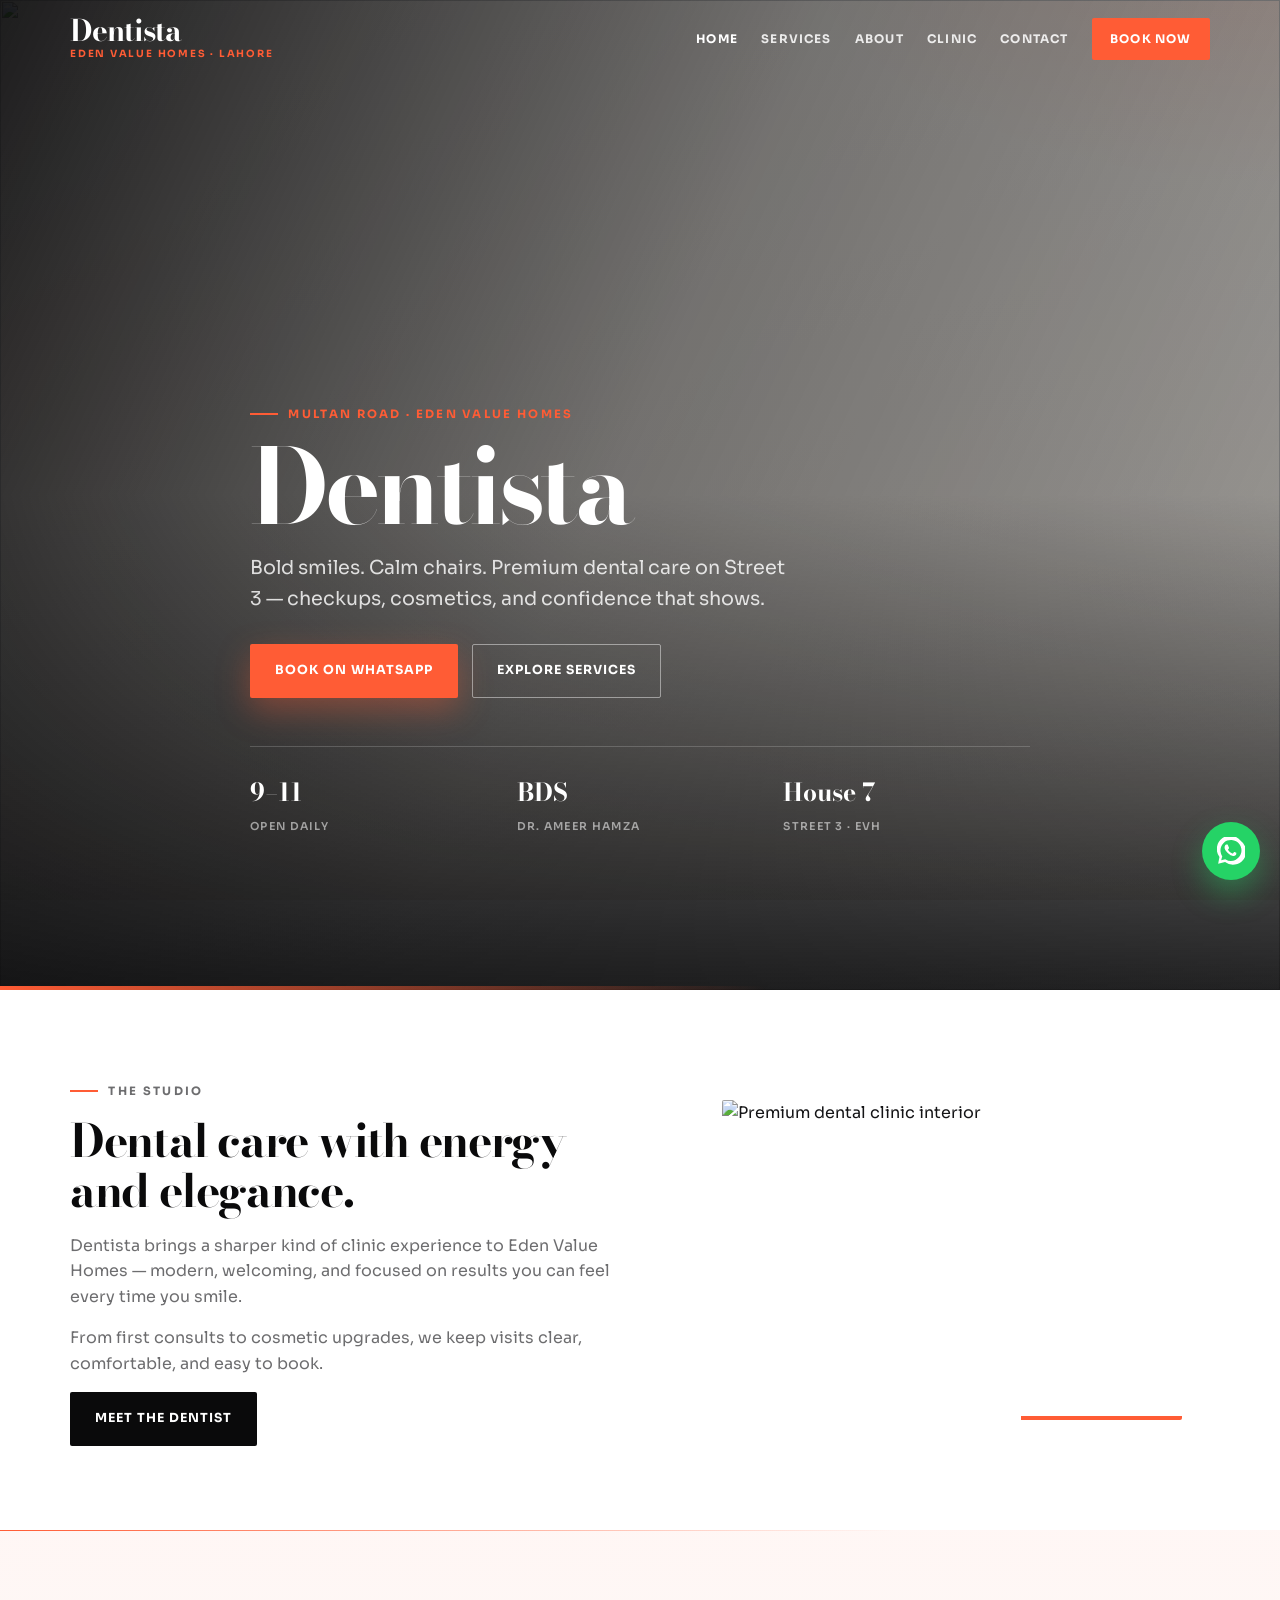
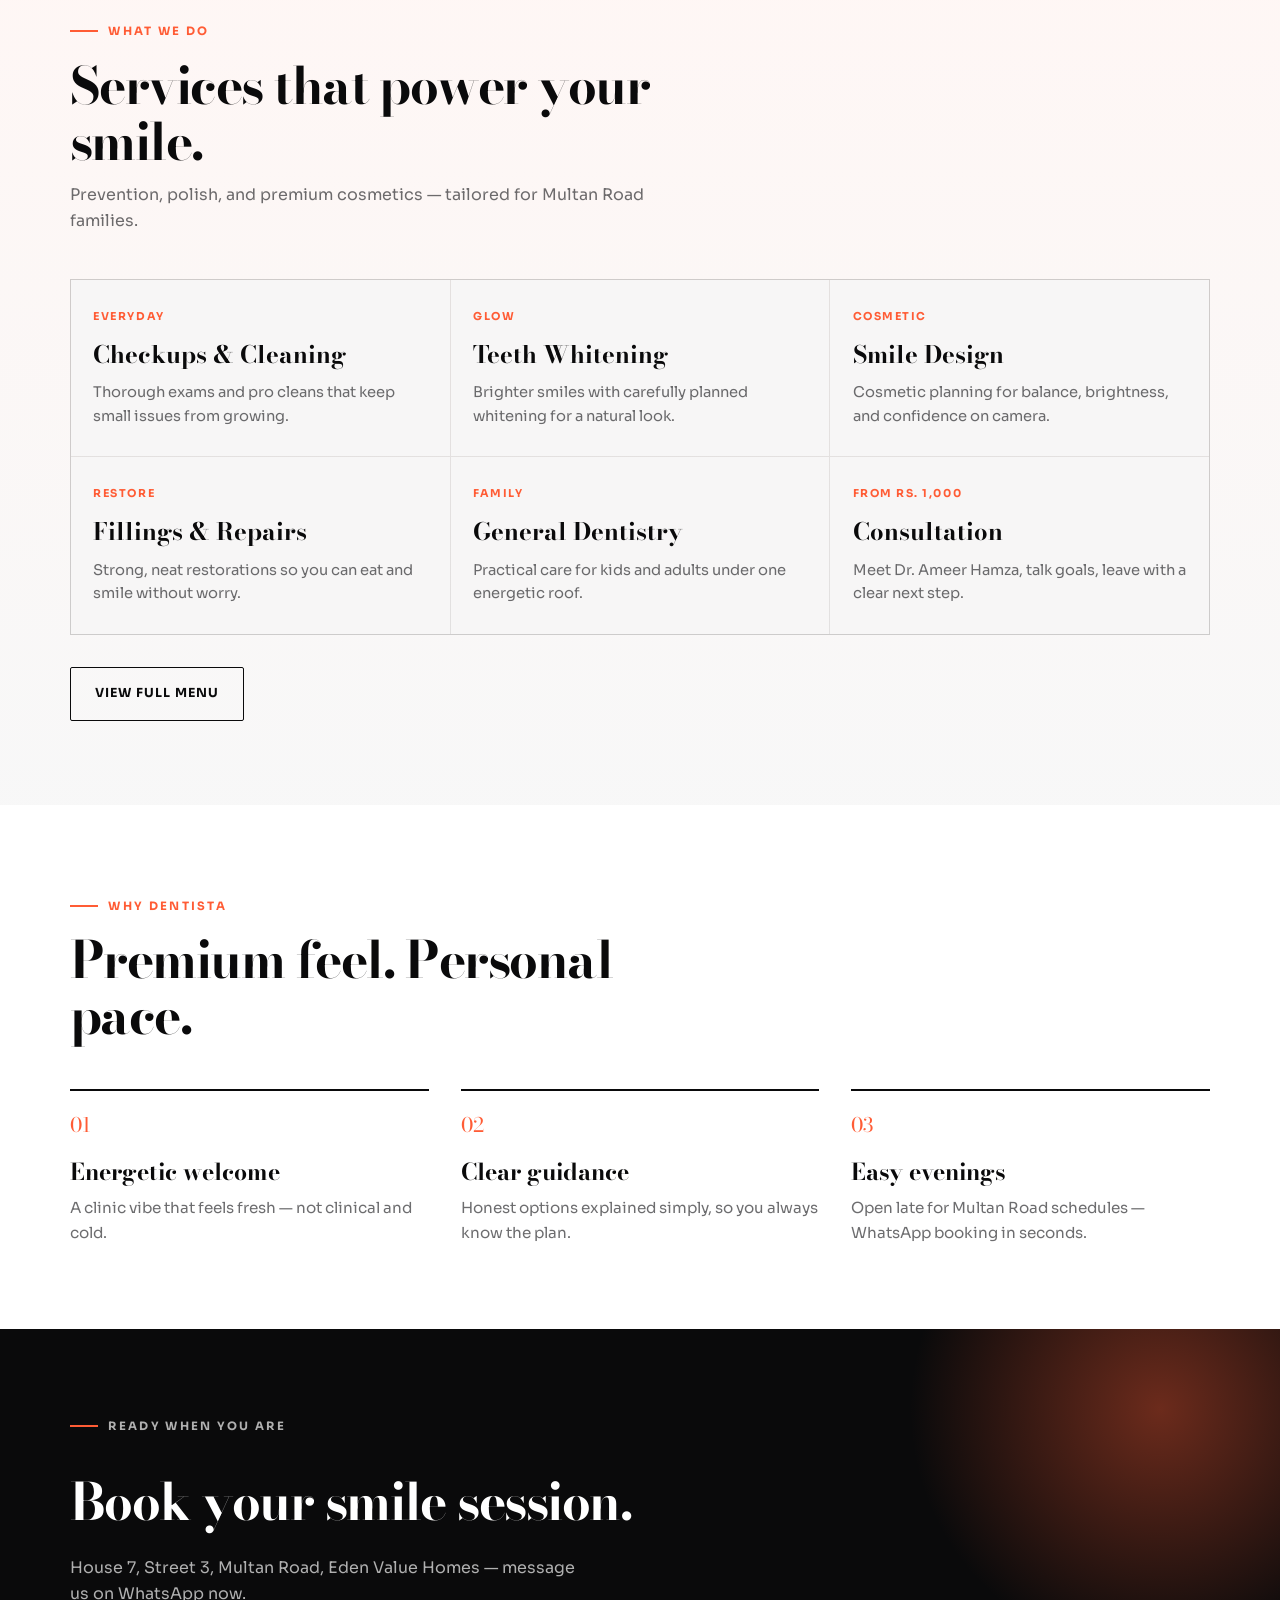
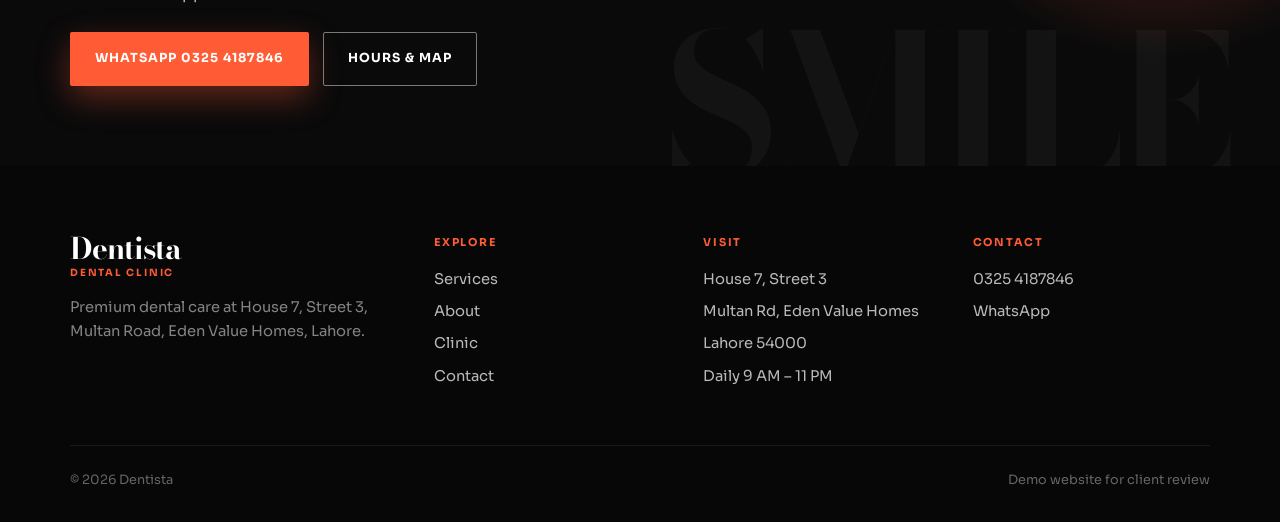
==== index.html @ bd229d18 "Rebuild site for Dentista clinic in Eden Value Homes. Co-authored-by: Cursor <cursoragent@cursor.com" ====
<!DOCTYPE html>
<html lang="en">
<head>
  <meta charset="UTF-8" />
  <meta name="viewport" content="width=device-width, initial-scale=1.0" />
  <title>Dentista | Premium Dental Clinic in Eden Value Homes, Lahore</title>
  <meta name="description" content="Dentista on Multan Road, Eden Value Homes — checkups, cosmetic dentistry, whitening &amp; smile care. House 7, Street 3. WhatsApp 0325 4187846." />
  <meta name="keywords" content="Dentista Lahore, dentist Eden Value Homes, dental clinic Multan Road, Dr Ameer Hamza" />
  <link rel="canonical" href="https://saimawan185.github.io/demo_website_1/" />
  <meta property="og:type" content="website" />
  <meta property="og:title" content="Dentista | Eden Value Homes, Lahore" />
  <meta property="og:description" content="Energetic, modern dental care near Multan Road — book on WhatsApp." />
  <meta property="og:url" content="https://saimawan185.github.io/demo_website_1/" />
  <meta property="og:image" content="https://images.unsplash.com/photo-1606811841689-23dfddce3e95?auto=format&fit=crop&w=1200&q=80" />
  <meta name="theme-color" content="#0a0a0b" />
  <link rel="icon" href="data:image/svg+xml,<svg xmlns='http://www.w3.org/2000/svg' viewBox='0 0 100 100'><text y='.9em' font-size='90'>D</text></svg>" />
  <link rel="stylesheet" href="css/styles.css" />
  <script type="application/ld+json">
  {
    "@context": "https://schema.org",
    "@type": "Dentist",
    "name": "Dentista",
    "url": "https://saimawan185.github.io/demo_website_1/",
    "telephone": "+923254187846",
    "image": "https://images.unsplash.com/photo-1606811841689-23dfddce3e95?auto=format&fit=crop&w=1200&q=80",
    "address": {
      "@type": "PostalAddress",
      "streetAddress": "House no 7, Street 3, Multan Road",
      "addressLocality": "Eden Value Homes",
      "addressRegion": "Lahore",
      "postalCode": "54000",
      "addressCountry": "PK"
    },
    "openingHoursSpecification": {
      "@type": "OpeningHoursSpecification",
      "dayOfWeek": ["Monday","Tuesday","Wednesday","Thursday","Friday","Saturday","Sunday"],
      "opens": "09:00",
      "closes": "23:00"
    }
  }
  </script>
</head>
<body>
  <header class="site-header">
    <div class="container nav-inner">
      <a href="index.html" class="brand" aria-label="Dentista home">
        <span class="brand-name">Dentista</span>
        <span class="brand-tag">Eden Value Homes · Lahore</span>
      </a>
      <button class="nav-toggle" type="button" aria-label="Open menu" aria-expanded="false">
        <span></span><span></span><span></span>
      </button>
      <nav class="nav-links" aria-label="Primary">
        <a href="index.html" class="is-active">Home</a>
        <a href="services.html">Services</a>
        <a href="about.html">About</a>
        <a href="gallery.html">Clinic</a>
        <a href="contact.html">Contact</a>
        <a class="nav-cta" href="https://wa.me/923254187846" target="_blank" rel="noopener">Book Now</a>
      </nav>
    </div>
  </header>

  <main>
    <section class="hero">
      <div class="hero-media" aria-hidden="true">
        <img src="https://images.unsplash.com/photo-1606811841689-23dfddce3e95?auto=format&fit=crop&w=2000&q=80" alt="" width="2000" height="1333" />
      </div>
      <div class="hero-overlay"></div>
      <div class="container hero-content">
        <p class="eyebrow">Multan Road · Eden Value Homes</p>
        <h1 class="hero-brand">Dentista</h1>
        <p class="hero-text">Bold smiles. Calm chairs. Premium dental care on Street 3 — checkups, cosmetics, and confidence that shows.</p>
        <div class="btn-group">
          <a class="btn btn-primary" href="https://wa.me/923254187846" target="_blank" rel="noopener">Book on WhatsApp</a>
          <a class="btn btn-ghost" href="services.html">Explore Services</a>
        </div>
        <div class="hero-meta">
          <div>
            <strong>9–11</strong>
            <span>Open Daily</span>
          </div>
          <div>
            <strong>BDS</strong>
            <span>Dr. Ameer Hamza</span>
          </div>
          <div>
            <strong>House 7</strong>
            <span>Street 3 · EVH</span>
          </div>
        </div>
      </div>
    </section>

    <section>
      <div class="container split">
        <div class="split-copy reveal-left">
          <p class="eyebrow">The studio</p>
          <h2>Dental care with energy and elegance.</h2>
          <p>Dentista brings a sharper kind of clinic experience to Eden Value Homes — modern, welcoming, and focused on results you can feel every time you smile.</p>
          <p>From first consults to cosmetic upgrades, we keep visits clear, comfortable, and easy to book.</p>
          <a class="btn btn-dark" href="about.html">Meet the Dentist</a>
        </div>
        <div class="split-media reveal-right">
          <img src="https://images.unsplash.com/photo-1629909613654-28e377c37b09?auto=format&fit=crop&w=1200&q=80" alt="Premium dental clinic interior" width="1200" height="800" />
        </div>
      </div>
    </section>

    <section class="section-band">
      <div class="container">
        <div class="section-head reveal">
          <p class="eyebrow">What we do</p>
          <h2>Services that power your smile.</h2>
          <p>Prevention, polish, and premium cosmetics — tailored for Multan Road families.</p>
        </div>
        <div class="service-grid stagger">
          <article class="service-item reveal">
            <p class="price">Everyday</p>
            <h3>Checkups &amp; Cleaning</h3>
            <p>Thorough exams and pro cleans that keep small issues from growing.</p>
          </article>
          <article class="service-item reveal">
            <p class="price">Glow</p>
            <h3>Teeth Whitening</h3>
            <p>Brighter smiles with carefully planned whitening for a natural look.</p>
          </article>
          <article class="service-item reveal">
            <p class="price">Cosmetic</p>
            <h3>Smile Design</h3>
            <p>Cosmetic planning for balance, brightness, and confidence on camera.</p>
          </article>
          <article class="service-item reveal">
            <p class="price">Restore</p>
            <h3>Fillings &amp; Repairs</h3>
            <p>Strong, neat restorations so you can eat and smile without worry.</p>
          </article>
          <article class="service-item reveal">
            <p class="price">Family</p>
            <h3>General Dentistry</h3>
            <p>Practical care for kids and adults under one energetic roof.</p>
          </article>
          <article class="service-item reveal">
            <p class="price">From Rs. 1,000</p>
            <h3>Consultation</h3>
            <p>Meet Dr. Ameer Hamza, talk goals, leave with a clear next step.</p>
          </article>
        </div>
        <div class="btn-group" style="margin-top: 2rem;">
          <a class="btn btn-outline" href="services.html">View Full Menu</a>
        </div>
      </div>
    </section>

    <section>
      <div class="container">
        <div class="section-head reveal">
          <p class="eyebrow">Why Dentista</p>
          <h2>Premium feel. Personal pace.</h2>
        </div>
        <div class="reason-row stagger">
          <div class="reason reveal">
            <h3>Energetic welcome</h3>
            <p>A clinic vibe that feels fresh — not clinical and cold.</p>
          </div>
          <div class="reason reveal">
            <h3>Clear guidance</h3>
            <p>Honest options explained simply, so you always know the plan.</p>
          </div>
          <div class="reason reveal">
            <h3>Easy evenings</h3>
            <p>Open late for Multan Road schedules — WhatsApp booking in seconds.</p>
          </div>
        </div>
      </div>
    </section>

    <section class="cta-band">
      <div class="container reveal">
        <p class="eyebrow">Ready when you are</p>
        <h2>Book your smile session.</h2>
        <p>House 7, Street 3, Multan Road, Eden Value Homes — message us on WhatsApp now.</p>
        <div class="btn-group">
          <a class="btn btn-primary" href="https://wa.me/923254187846" target="_blank" rel="noopener">WhatsApp 0325 4187846</a>
          <a class="btn btn-ghost" href="contact.html">Hours &amp; Map</a>
        </div>
      </div>
    </section>
  </main>

  <footer class="site-footer">
    <div class="container footer-grid">
      <div class="footer-brand">
        <a href="index.html" class="brand">
          <span class="brand-name">Dentista</span>
          <span class="brand-tag">Dental Clinic</span>
        </a>
        <p>Premium dental care at House 7, Street 3, Multan Road, Eden Value Homes, Lahore.</p>
      </div>
      <div>
        <h4>Explore</h4>
        <ul>
          <li><a href="services.html">Services</a></li>
          <li><a href="about.html">About</a></li>
          <li><a href="gallery.html">Clinic</a></li>
          <li><a href="contact.html">Contact</a></li>
        </ul>
      </div>
      <div>
        <h4>Visit</h4>
        <ul>
          <li>House 7, Street 3</li>
          <li>Multan Rd, Eden Value Homes</li>
          <li>Lahore 54000</li>
          <li>Daily 9 AM – 11 PM</li>
        </ul>
      </div>
      <div>
        <h4>Contact</h4>
        <ul>
          <li><a href="tel:+923254187846">0325 4187846</a></li>
          <li><a href="https://wa.me/923254187846" target="_blank" rel="noopener">WhatsApp</a></li>
        </ul>
      </div>
    </div>
    <div class="container footer-bottom">
      <span>© <span id="year"></span> Dentista</span>
      <span>Demo website for client review</span>
    </div>
  </footer>

  <a class="wa-float" href="https://wa.me/923254187846" target="_blank" rel="noopener" aria-label="Chat on WhatsApp">
    <svg viewBox="0 0 24 24" aria-hidden="true"><path d="M20.5 3.5A11 11 0 0 0 2.1 17.2L1 23l5.9-1.5A11 11 0 0 0 20.5 3.5zm-8.5 17a9 9 0 0 1-4.6-1.3l-.3-.2-3.5.9.9-3.4-.2-.3a9 9 0 1 1 7.7 4.3zm5-6.7c-.3-.1-1.6-.8-1.9-.9s-.4-.1-.6.2-.7.9-.8 1-.3.2-.6.1a7.4 7.4 0 0 1-3.6-3.1c-.3-.5.3-.4.8-1.4.1-.2 0-.3 0-.5l-1-2.3c-.2-.6-.5-.5-.6-.5h-.5c-.2 0-.5.1-.7.3s-1 1-1 2.4 1 2.8 1.2 3a10.3 10.3 0 0 0 4 3.5c.5.2 1 .4 1.4.5.6.2 1.1.2 1.5.1.5-.1 1.6-.7 1.8-1.3.2-.6.2-1.2.2-1.3s-.3-.2-.6-.3z"/></svg>
  </a>
  <script src="js/main.js"></script>
</body>
</html>
---- css/styles.css ----
@import url('https://fonts.googleapis.com/css2?family=Bodoni+Moda:opsz,wght@6..96,600;6..96,700&family=Sora:wght@400;500;600;700;800&display=swap');

:root {
  --void: #0a0a0b;
  --ink: #141416;
  --ember: #ff5c35;
  --ember-hot: #e8431a;
  --cream: #faf6f1;
  --fog: #ece7e0;
  --mist: #f3efe9;
  --chrome: #9a9aa3;
  --white: #ffffff;
  --muted: rgba(20, 20, 22, 0.62);
  --line: rgba(20, 20, 22, 0.1);
  --radius: 2px;
  --nav-h: 78px;
  --font-display: 'Bodoni Moda', Georgia, serif;
  --font-body: 'Sora', system-ui, sans-serif;
  --ease: cubic-bezier(0.16, 1, 0.3, 1);
  --max: 1140px;
}

*, *::before, *::after { box-sizing: border-box; margin: 0; padding: 0; }
html { scroll-behavior: smooth; }

body {
  font-family: var(--font-body);
  color: var(--ink);
  background:
    radial-gradient(900px 500px at 100% -10%, rgba(255, 92, 53, 0.14), transparent 55%),
    radial-gradient(700px 400px at -5% 40%, rgba(255, 92, 53, 0.06), transparent 50%),
    linear-gradient(165deg, var(--cream) 0%, var(--mist) 45%, var(--fog) 100%);
  background-attachment: fixed;
  line-height: 1.6;
  min-height: 100vh;
  overflow-x: hidden;
}

img { max-width: 100%; display: block; height: auto; }
a { color: inherit; text-decoration: none; }
ul { list-style: none; }
button, input, select, textarea { font: inherit; }

.container {
  width: min(100% - 2.5rem, var(--max));
  margin-inline: auto;
}

/* Header */
.site-header {
  position: fixed;
  inset: 0 0 auto;
  z-index: 100;
  height: var(--nav-h);
  transition: background 0.35s var(--ease), box-shadow 0.35s;
}

.site-header.is-scrolled,
.site-header.solid {
  background: rgba(250, 246, 241, 0.94);
  box-shadow: 0 1px 0 var(--line);
}

.nav-inner {
  height: var(--nav-h);
  display: flex;
  align-items: center;
  justify-content: space-between;
  gap: 1rem;
}

.brand {
  display: flex;
  flex-direction: column;
  gap: 0.05rem;
  z-index: 2;
}

.brand-name {
  font-family: var(--font-display);
  font-size: 1.85rem;
  font-weight: 700;
  letter-spacing: -0.03em;
  color: var(--white);
  transition: color 0.3s;
  line-height: 1;
}

.brand-tag {
  font-size: 0.62rem;
  font-weight: 700;
  letter-spacing: 0.18em;
  text-transform: uppercase;
  color: var(--ember);
  transition: color 0.3s;
}

.site-header.is-scrolled .brand-name,
.site-header.solid .brand-name { color: var(--void); }

.nav-links {
  display: flex;
  align-items: center;
  gap: 1.45rem;
}

.nav-links a {
  font-size: 0.74rem;
  font-weight: 700;
  letter-spacing: 0.1em;
  text-transform: uppercase;
  color: rgba(255, 255, 255, 0.86);
  transition: color 0.25s;
}

.nav-links a:hover,
.nav-links a.is-active { color: var(--white); }

.site-header.is-scrolled .nav-links a,
.site-header.solid .nav-links a { color: var(--ink); }

.site-header.is-scrolled .nav-links a:hover,
.site-header.is-scrolled .nav-links a.is-active,
.site-header.solid .nav-links a:hover,
.site-header.solid .nav-links a.is-active { color: var(--ember-hot); }

.nav-cta {
  padding: 0.7rem 1.15rem !important;
  background: var(--ember) !important;
  color: var(--white) !important;
  border-radius: var(--radius);
}

.site-header.is-scrolled .nav-cta,
.site-header.solid .nav-cta {
  background: var(--void) !important;
  color: var(--white) !important;
}

.nav-toggle {
  display: none;
  width: 44px;
  height: 44px;
  border: 0;
  background: transparent;
  cursor: pointer;
  z-index: 2;
}

.nav-toggle span {
  display: block;
  width: 22px;
  height: 2px;
  margin: 5px auto;
  background: var(--white);
  transition: transform 0.3s, opacity 0.3s, background 0.3s;
}

.site-header.is-scrolled .nav-toggle span,
.site-header.solid .nav-toggle span { background: var(--void); }

.nav-toggle.is-open span:nth-child(1) { transform: translateY(7px) rotate(45deg); }
.nav-toggle.is-open span:nth-child(2) { opacity: 0; }
.nav-toggle.is-open span:nth-child(3) { transform: translateY(-7px) rotate(-45deg); }

@media (max-width: 860px) {
  .nav-toggle { display: block; }
  .nav-links {
    position: fixed;
    inset: 0;
    flex-direction: column;
    justify-content: center;
    gap: 1.4rem;
    background: var(--void);
    opacity: 0;
    visibility: hidden;
    transition: opacity 0.35s var(--ease), visibility 0.35s;
  }
  .nav-links.is-open { opacity: 1; visibility: visible; }
  .nav-links a { color: var(--white) !important; font-size: 1.05rem; }
  .nav-cta { background: var(--ember) !important; }
}

/* Buttons */
.btn {
  display: inline-flex;
  align-items: center;
  justify-content: center;
  gap: 0.5rem;
  padding: 1rem 1.5rem;
  border-radius: var(--radius);
  font-size: 0.78rem;
  font-weight: 700;
  letter-spacing: 0.08em;
  text-transform: uppercase;
  border: 1.5px solid transparent;
  transition: transform 0.25s var(--ease), background 0.25s, color 0.25s, border-color 0.25s, box-shadow 0.25s;
}

.btn:hover { transform: translateY(-3px); }
.btn-primary {
  background: var(--ember);
  color: var(--white);
  box-shadow: 0 12px 32px rgba(255, 92, 53, 0.35);
}
.btn-primary:hover { background: var(--ember-hot); }
.btn-ghost { border-color: rgba(255, 255, 255, 0.45); color: var(--white); }
.btn-ghost:hover { background: rgba(255, 255, 255, 0.1); }
.btn-dark { background: var(--void); color: var(--white); }
.btn-dark:hover { background: #222; }
.btn-outline { border-color: var(--void); color: var(--void); }
.btn-outline:hover { background: var(--void); color: var(--white); }
.btn-group { display: flex; flex-wrap: wrap; gap: 0.85rem; }

/* Hero — energetic full bleed */
.hero {
  position: relative;
  min-height: 110vh;
  min-height: 110svh;
  display: flex;
  align-items: flex-end;
  overflow: hidden;
  color: var(--white);
}

.hero-media { position: absolute; inset: 0; z-index: 0; }
.hero-media img {
  width: 100%;
  height: 100%;
  object-fit: cover;
  animation: heroZoom 16s var(--ease) both;
}

.hero-overlay {
  position: absolute;
  inset: 0;
  z-index: 1;
  background:
    linear-gradient(115deg, rgba(10, 10, 11, 0.92) 0%, rgba(10, 10, 11, 0.55) 48%, rgba(10, 10, 11, 0.35) 100%),
    linear-gradient(0deg, rgba(10, 10, 11, 0.85) 0%, transparent 50%);
}

.hero-overlay::after {
  content: '';
  position: absolute;
  left: 0;
  bottom: 0;
  width: 100%;
  height: 4px;
  background: linear-gradient(90deg, var(--ember), transparent 60%);
  animation: barGrow 1.4s 0.4s var(--ease) both;
}

.hero-content {
  position: relative;
  z-index: 3;
  padding: calc(var(--nav-h) + 2.5rem) 0 4.25rem;
  max-width: 780px;
}

.eyebrow {
  font-size: 0.72rem;
  font-weight: 700;
  letter-spacing: 0.2em;
  text-transform: uppercase;
  color: var(--ember);
  margin-bottom: 1rem;
  display: inline-flex;
  align-items: center;
  gap: 0.65rem;
}

.eyebrow::before {
  content: '';
  width: 28px;
  height: 2px;
  background: var(--ember);
}

.hero-brand {
  font-family: var(--font-display);
  font-size: clamp(3.4rem, 10vw, 6.5rem);
  font-weight: 700;
  line-height: 0.92;
  letter-spacing: -0.04em;
  margin-bottom: 1.15rem;
  animation: fadeUp 0.9s 0.08s var(--ease) both;
}

.hero-text {
  font-size: clamp(1.02rem, 2vw, 1.2rem);
  color: rgba(255, 255, 255, 0.82);
  max-width: 34rem;
  margin-bottom: 1.85rem;
  font-weight: 400;
  animation: fadeUp 0.9s 0.18s var(--ease) both;
}

.hero .btn-group { animation: fadeUp 0.9s 0.28s var(--ease) both; }

.hero-meta {
  display: grid;
  grid-template-columns: repeat(3, minmax(0, 1fr));
  gap: 1.25rem;
  margin-top: 3rem;
  padding-top: 1.6rem;
  border-top: 1px solid rgba(255, 255, 255, 0.18);
  animation: fadeUp 0.9s 0.38s var(--ease) both;
}

.hero-meta strong {
  display: block;
  font-family: var(--font-display);
  font-size: 1.55rem;
  font-weight: 700;
}

.hero-meta span {
  font-size: 0.68rem;
  letter-spacing: 0.12em;
  text-transform: uppercase;
  color: rgba(255, 255, 255, 0.55);
  font-weight: 600;
}

@media (max-width: 640px) {
  .hero-meta { grid-template-columns: 1fr; gap: 0.9rem; }
}

/* Page hero */
.page-hero {
  position: relative;
  padding: calc(var(--nav-h) + 4.5rem) 0 3.75rem;
  color: var(--white);
  overflow: hidden;
  background: var(--void);
  min-height: clamp(320px, 48vw, 460px);
  display: flex;
  align-items: flex-end;
}

.page-hero::before {
  content: '';
  position: absolute;
  inset: 0;
  background:
    radial-gradient(500px 280px at 90% 10%, rgba(255, 92, 53, 0.35), transparent 60%),
    linear-gradient(145deg, var(--void) 0%, #1a1210 100%);
  z-index: 0;
}

.page-hero.has-media::before {
  background:
    linear-gradient(115deg, rgba(10, 10, 11, 0.92) 0%, rgba(10, 10, 11, 0.55) 55%, rgba(10, 10, 11, 0.4) 100%);
  z-index: 1;
}

.page-hero-media { position: absolute; inset: 0; z-index: 0; }
.page-hero-media img {
  width: 100%;
  height: 100%;
  object-fit: cover;
  animation: heroZoom 14s var(--ease) both;
}

.page-hero .container { position: relative; z-index: 2; }

.page-hero h1 {
  font-family: var(--font-display);
  font-size: clamp(2.5rem, 6vw, 4rem);
  letter-spacing: -0.03em;
  line-height: 1.05;
  margin-bottom: 0.8rem;
  animation: fadeUp 0.8s var(--ease) both;
}

.page-hero p {
  max-width: 36rem;
  color: rgba(255, 255, 255, 0.72);
  animation: fadeUp 0.8s 0.1s var(--ease) both;
}

section { padding: 5.25rem 0; }

.section-head { max-width: 40rem; margin-bottom: 2.85rem; }
.section-head .eyebrow { color: var(--ember); }
.section-head h2 {
  font-family: var(--font-display);
  font-size: clamp(2.2rem, 4.5vw, 3.2rem);
  letter-spacing: -0.03em;
  color: var(--void);
  margin-bottom: 0.8rem;
  line-height: 1.1;
}
.section-head p { color: var(--muted); }

.section-band {
  background: linear-gradient(180deg, rgba(255, 92, 53, 0.05), rgba(20, 20, 22, 0.03));
  position: relative;
}

.section-band::before {
  content: '';
  position: absolute;
  top: 0;
  left: 0;
  right: 0;
  height: 1px;
  background: linear-gradient(90deg, var(--ember), transparent 70%);
}

.split {
  display: grid;
  grid-template-columns: 1.05fr 0.95fr;
  gap: 3.25rem;
  align-items: center;
}

@media (max-width: 860px) {
  .split { grid-template-columns: 1fr; gap: 2rem; }
}

.split-copy h2 {
  font-family: var(--font-display);
  font-size: clamp(2rem, 4vw, 2.85rem);
  color: var(--void);
  letter-spacing: -0.03em;
  margin-bottom: 1rem;
  line-height: 1.1;
}

.split-copy p { color: var(--muted); margin-bottom: 1rem; }

.split-media {
  position: relative;
  overflow: hidden;
  border-radius: var(--radius);
  max-width: 500px;
  width: 100%;
  margin-inline: auto;
  aspect-ratio: 4 / 3;
  max-height: 340px;
}

.split-media::after {
  content: '';
  position: absolute;
  inset: auto 0 0 auto;
  width: 35%;
  height: 4px;
  background: var(--ember);
  z-index: 1;
}

.split-media img {
  width: 100%;
  height: 100%;
  object-fit: cover;
  transition: transform 1.1s var(--ease);
}

.split-media:hover img { transform: scale(1.05); }

@media (min-width: 861px) {
  .split-media {
    max-width: 460px;
    max-height: 320px;
    margin-inline: 0 0 auto;
  }
}

.service-grid {
  display: grid;
  grid-template-columns: repeat(3, 1fr);
  gap: 1px;
  background: var(--line);
  border: 1px solid var(--line);
}

@media (max-width: 900px) {
  .service-grid { grid-template-columns: repeat(2, 1fr); }
}
@media (max-width: 560px) {
  .service-grid { grid-template-columns: 1fr; }
}

.service-item {
  padding: 1.75rem 1.4rem;
  background: rgba(255, 255, 255, 0.72);
  transition: background 0.3s, transform 0.3s var(--ease);
}

.service-item:hover {
  background: var(--white);
  transform: translateY(-2px);
}

.service-item .price {
  font-size: 0.68rem;
  font-weight: 700;
  letter-spacing: 0.14em;
  text-transform: uppercase;
  color: var(--ember);
  margin-bottom: 0.65rem;
}

.service-item h3 {
  font-family: var(--font-display);
  font-size: 1.5rem;
  color: var(--void);
  margin-bottom: 0.45rem;
}

.service-item p { font-size: 0.92rem; color: var(--muted); }

.service-showcase {
  display: grid;
  grid-template-columns: repeat(3, 1fr);
  gap: 1rem;
}

@media (max-width: 900px) {
  .service-showcase { grid-template-columns: repeat(2, 1fr); }
}
@media (max-width: 560px) {
  .service-showcase { grid-template-columns: 1fr; }
}

.service-tile {
  position: relative;
  overflow: hidden;
  border-radius: var(--radius);
  min-height: 280px;
  color: var(--white);
  isolation: isolate;
}

.service-tile img {
  position: absolute;
  inset: 0;
  width: 100%;
  height: 100%;
  object-fit: cover;
  transition: transform 0.9s var(--ease);
  z-index: 0;
}

.service-tile::after {
  content: '';
  position: absolute;
  inset: 0;
  z-index: 1;
  background: linear-gradient(180deg, transparent 15%, rgba(10, 10, 11, 0.92) 100%);
}

.service-tile:hover img { transform: scale(1.07); }

.service-tile-body {
  position: absolute;
  left: 0; right: 0; bottom: 0;
  z-index: 2;
  padding: 1.4rem 1.25rem;
}

.service-tile .price {
  font-size: 0.66rem;
  font-weight: 700;
  letter-spacing: 0.14em;
  text-transform: uppercase;
  color: var(--ember);
  margin-bottom: 0.35rem;
}

.service-tile h3 {
  font-family: var(--font-display);
  font-size: 1.5rem;
  margin-bottom: 0.35rem;
}

.service-tile p {
  font-size: 0.88rem;
  color: rgba(255, 255, 255, 0.72);
}

.team-grid {
  display: grid;
  grid-template-columns: 1fr;
  gap: 2rem;
  max-width: 620px;
}

.team-member {
  display: grid;
  grid-template-columns: 150px 1fr;
  gap: 1.35rem;
  align-items: center;
  padding: 1.25rem;
  background: rgba(255, 255, 255, 0.55);
  border-left: 3px solid var(--ember);
}

@media (max-width: 500px) {
  .team-member { grid-template-columns: 1fr; }
}

.team-photo {
  width: 150px;
  height: 170px;
  overflow: hidden;
  border-radius: var(--radius);
  background: var(--fog);
}

.team-photo img {
  width: 100%;
  height: 100%;
  object-fit: cover;
}

.team-member h3 {
  font-family: var(--font-display);
  font-size: 1.55rem;
  color: var(--void);
  margin: 0.25rem 0 0.35rem;
}

.team-role {
  font-size: 0.68rem;
  font-weight: 700;
  letter-spacing: 0.14em;
  text-transform: uppercase;
  color: var(--ember);
}

.team-member p { color: var(--muted); font-size: 0.92rem; }

.reason-row {
  display: grid;
  grid-template-columns: repeat(3, 1fr);
  gap: 2rem;
  counter-reset: reason;
}

@media (max-width: 760px) {
  .reason-row { grid-template-columns: 1fr; }
}

.reason {
  padding-top: 1.1rem;
  border-top: 2px solid var(--void);
  counter-increment: reason;
}

.reason::before {
  content: counter(reason, decimal-leading-zero);
  display: block;
  font-family: var(--font-display);
  font-size: 1.25rem;
  color: var(--ember);
  margin-bottom: 0.75rem;
}

.reason h3 {
  font-family: var(--font-display);
  font-size: 1.45rem;
  color: var(--void);
  margin-bottom: 0.4rem;
}

.reason p { color: var(--muted); font-size: 0.95rem; }

.gallery-grid {
  display: grid;
  grid-template-columns: repeat(12, 1fr);
  gap: 0.75rem;
}

.gallery-item {
  overflow: hidden;
  border-radius: var(--radius);
  position: relative;
  min-height: 220px;
}

.gallery-item:nth-child(1) { grid-column: span 7; min-height: 360px; }
.gallery-item:nth-child(2) { grid-column: span 5; min-height: 360px; }
.gallery-item:nth-child(3),
.gallery-item:nth-child(4),
.gallery-item:nth-child(5) { grid-column: span 4; }
.gallery-item:nth-child(6) { grid-column: span 5; min-height: 280px; }
.gallery-item:nth-child(7) { grid-column: span 7; min-height: 280px; }

@media (max-width: 700px) {
  .gallery-item,
  .gallery-item:nth-child(n) {
    grid-column: span 12;
    min-height: 220px;
  }
}

.gallery-item img {
  width: 100%;
  height: 100%;
  object-fit: cover;
  transition: transform 0.9s var(--ease);
}

.gallery-item:hover img { transform: scale(1.07); }

.gallery-item figcaption {
  position: absolute;
  left: 0; right: 0; bottom: 0;
  padding: 1rem 1.1rem;
  background: linear-gradient(transparent, rgba(10, 10, 11, 0.85));
  color: var(--white);
  font-size: 0.82rem;
  font-weight: 600;
  letter-spacing: 0.04em;
  text-transform: uppercase;
  opacity: 0;
  transform: translateY(8px);
  transition: opacity 0.35s, transform 0.35s var(--ease);
}

.gallery-item:hover figcaption {
  opacity: 1;
  transform: translateY(0);
}

.hours-table { width: 100%; border-collapse: collapse; }
.hours-table td {
  padding: 0.9rem 0;
  border-bottom: 1px solid var(--line);
  font-size: 0.95rem;
}
.hours-table td:last-child {
  text-align: right;
  font-weight: 700;
  color: var(--void);
}
.hours-table tr.today td,
.hours-table tr.today td:last-child { color: var(--ember-hot); }

.contact-grid {
  display: grid;
  grid-template-columns: 0.9fr 1.1fr;
  gap: 2.5rem;
}

@media (max-width: 860px) {
  .contact-grid { grid-template-columns: 1fr; }
}

.contact-list li {
  padding: 1.05rem 0;
  border-bottom: 1px solid var(--line);
}

.contact-list strong {
  display: block;
  font-size: 0.68rem;
  letter-spacing: 0.14em;
  text-transform: uppercase;
  color: var(--ember);
  margin-bottom: 0.3rem;
  font-weight: 700;
}

.contact-list a:hover { color: var(--ember-hot); }

.form-panel {
  background: rgba(255, 255, 255, 0.7);
  padding: 1.85rem;
  border: 1px solid var(--line);
  position: relative;
}

.form-panel::before {
  content: '';
  position: absolute;
  top: 0;
  left: 0;
  width: 100%;
  height: 3px;
  background: var(--ember);
}

.form-row {
  display: grid;
  grid-template-columns: 1fr 1fr;
  gap: 1rem;
}

@media (max-width: 560px) {
  .form-row { grid-template-columns: 1fr; }
}

.field { margin-bottom: 1rem; }
.field label {
  display: block;
  font-size: 0.68rem;
  font-weight: 700;
  letter-spacing: 0.12em;
  text-transform: uppercase;
  color: var(--void);
  margin-bottom: 0.4rem;
}

.field input,
.field select,
.field textarea {
  width: 100%;
  padding: 0.9rem 1rem;
  border: 1px solid var(--line);
  background: var(--white);
  color: var(--ink);
  border-radius: var(--radius);
  outline: none;
  transition: border-color 0.25s;
}

.field input:focus,
.field select:focus,
.field textarea:focus { border-color: var(--ember); }

.field textarea { min-height: 120px; resize: vertical; }

.form-success {
  display: none;
  margin-top: 1rem;
  padding: 0.85rem 1rem;
  background: rgba(255, 92, 53, 0.1);
  color: var(--ember-hot);
  font-size: 0.92rem;
  font-weight: 600;
}
.form-success.is-visible { display: block; }

.map-embed {
  margin-top: 2.5rem;
  border-radius: var(--radius);
  overflow: hidden;
  border: 1px solid var(--line);
}

.map-embed iframe {
  width: 100%;
  height: 360px;
  border: 0;
  filter: grayscale(0.35) contrast(1.08);
}

.cta-band {
  background: var(--void);
  color: var(--white);
  padding: 5rem 0;
  position: relative;
  overflow: hidden;
}

.cta-band::before {
  content: '';
  position: absolute;
  width: 520px;
  height: 520px;
  right: -140px;
  top: -180px;
  border-radius: 50%;
  background: radial-gradient(circle, rgba(255, 92, 53, 0.4), transparent 68%);
  animation: drift 9s ease-in-out infinite alternate;
}

.cta-band::after {
  content: 'SMILE';
  position: absolute;
  right: 4%;
  bottom: -8%;
  font-family: var(--font-display);
  font-size: clamp(5rem, 18vw, 12rem);
  font-weight: 700;
  color: rgba(255, 255, 255, 0.04);
  letter-spacing: -0.04em;
  line-height: 1;
  pointer-events: none;
}

.cta-band .container { position: relative; z-index: 1; }

.cta-band h2 {
  font-family: var(--font-display);
  font-size: clamp(2.2rem, 5vw, 3.2rem);
  margin-bottom: 0.8rem;
  letter-spacing: -0.03em;
}

.cta-band p {
  color: rgba(255, 255, 255, 0.68);
  margin-bottom: 1.6rem;
  max-width: 32rem;
}

.site-footer {
  background: #070708;
  color: rgba(255, 255, 255, 0.72);
  padding: 4.25rem 0 2rem;
}

.footer-grid {
  display: grid;
  grid-template-columns: 1.4fr 1fr 1fr 1fr;
  gap: 2rem;
  margin-bottom: 3rem;
}

@media (max-width: 860px) {
  .footer-grid { grid-template-columns: 1fr 1fr; }
}
@media (max-width: 520px) {
  .footer-grid { grid-template-columns: 1fr; }
}

.footer-brand .brand-name { color: var(--white); font-size: 1.85rem; }
.footer-brand .brand-tag { color: var(--ember); }
.footer-brand p {
  margin-top: 1rem;
  font-size: 0.92rem;
  max-width: 22rem;
  color: rgba(255, 255, 255, 0.5);
}

.site-footer h4 {
  font-size: 0.68rem;
  letter-spacing: 0.16em;
  text-transform: uppercase;
  color: var(--ember);
  margin-bottom: 1rem;
  font-weight: 700;
}

.site-footer li { margin-bottom: 0.55rem; font-size: 0.92rem; }
.site-footer a:hover { color: var(--white); }

.footer-bottom {
  padding-top: 1.5rem;
  border-top: 1px solid rgba(255, 255, 255, 0.08);
  display: flex;
  flex-wrap: wrap;
  justify-content: space-between;
  gap: 0.75rem;
  font-size: 0.8rem;
  color: rgba(255, 255, 255, 0.38);
}

.wa-float {
  position: fixed;
  right: 1.25rem;
  bottom: 1.25rem;
  z-index: 90;
  width: 58px;
  height: 58px;
  border-radius: 50%;
  background: #25d366;
  color: var(--white);
  display: grid;
  place-items: center;
  box-shadow: 0 14px 30px rgba(37, 211, 102, 0.4);
  transition: transform 0.25s var(--ease);
}

.wa-float:hover { transform: scale(1.07); }
.wa-float svg { width: 28px; height: 28px; fill: currentColor; }

.reveal,
.reveal-left,
.reveal-right,
.reveal-scale {
  opacity: 0;
  transition: opacity 0.85s var(--ease), transform 0.85s var(--ease);
}

.reveal { transform: translateY(32px); }
.reveal-left { transform: translateX(-36px); }
.reveal-right { transform: translateX(36px); }
.reveal-scale { transform: scale(0.94); }

.reveal.is-in,
.reveal-left.is-in,
.reveal-right.is-in,
.reveal-scale.is-in {
  opacity: 1;
  transform: none;
}

.stagger > *:nth-child(1) { transition-delay: 0.05s; }
.stagger > *:nth-child(2) { transition-delay: 0.12s; }
.stagger > *:nth-child(3) { transition-delay: 0.19s; }
.stagger > *:nth-child(4) { transition-delay: 0.26s; }
.stagger > *:nth-child(5) { transition-delay: 0.33s; }
.stagger > *:nth-child(6) { transition-delay: 0.4s; }

@keyframes fadeUp {
  from { opacity: 0; transform: translateY(28px); }
  to { opacity: 1; transform: none; }
}

@keyframes heroZoom {
  from { transform: scale(1.1); }
  to { transform: scale(1); }
}

@keyframes drift {
  from { transform: translate(0, 0); }
  to { transform: translate(-50px, 36px); }
}

@keyframes barGrow {
  from { transform: scaleX(0); transform-origin: left; }
  to { transform: scaleX(1); transform-origin: left; }
}

@media (prefers-reduced-motion: reduce) {
  *, *::before, *::after {
    animation-duration: 0.01ms !important;
    animation-iteration-count: 1 !important;
    transition-duration: 0.01ms !important;
  }
  .reveal, .reveal-left, .reveal-right, .reveal-scale {
    opacity: 1;
    transform: none;
  }
}
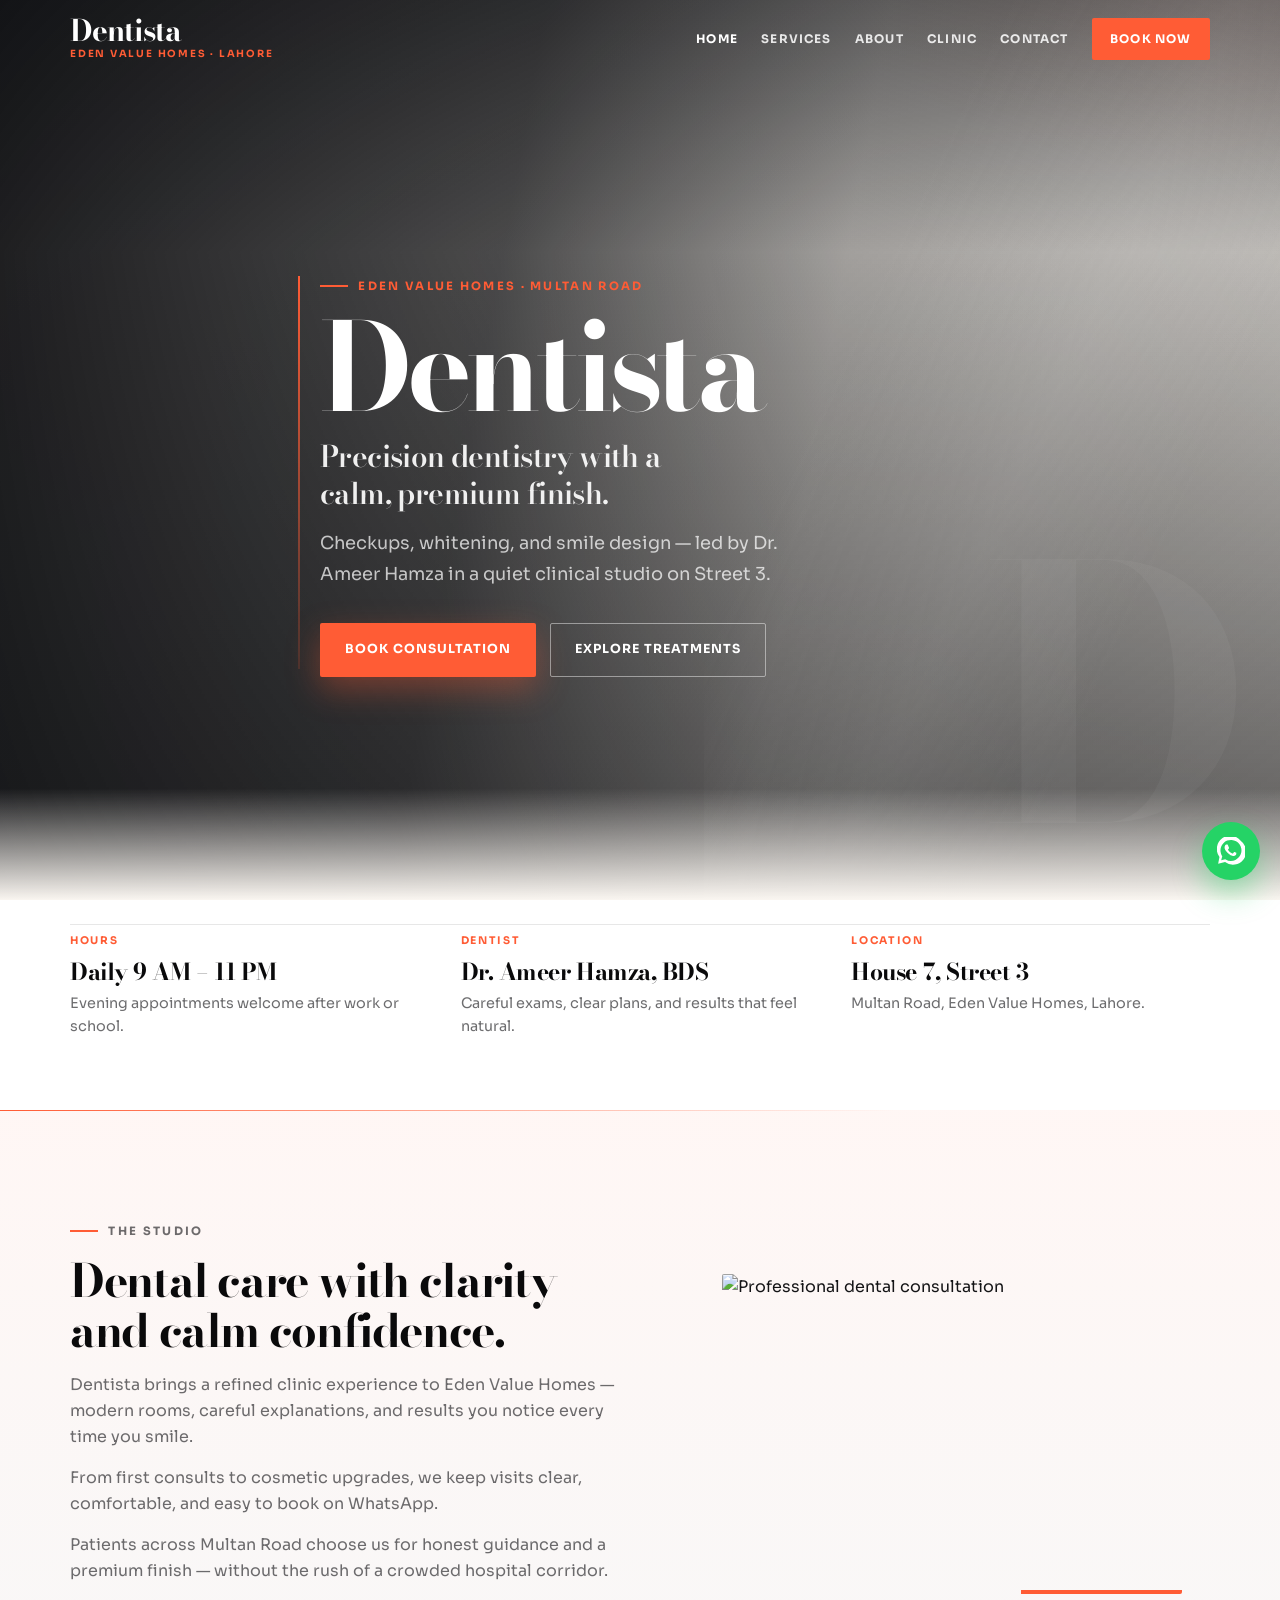
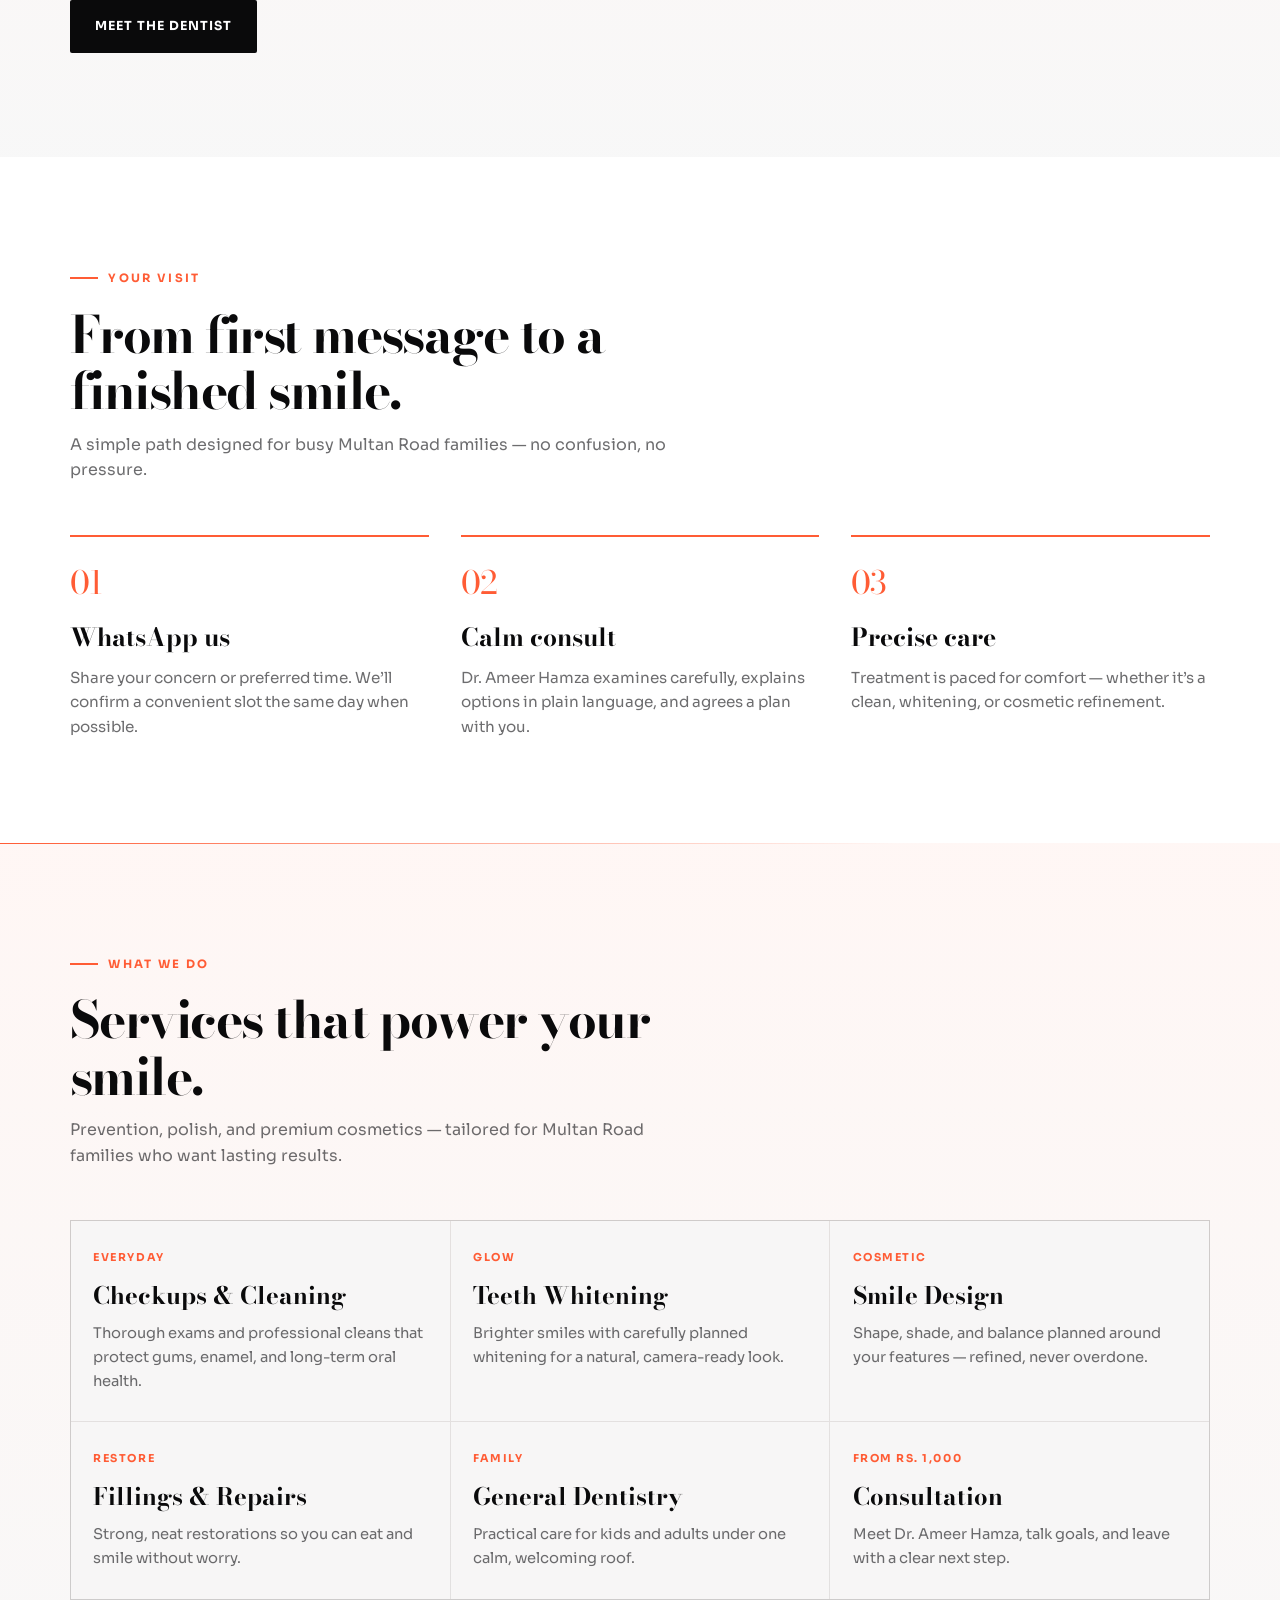
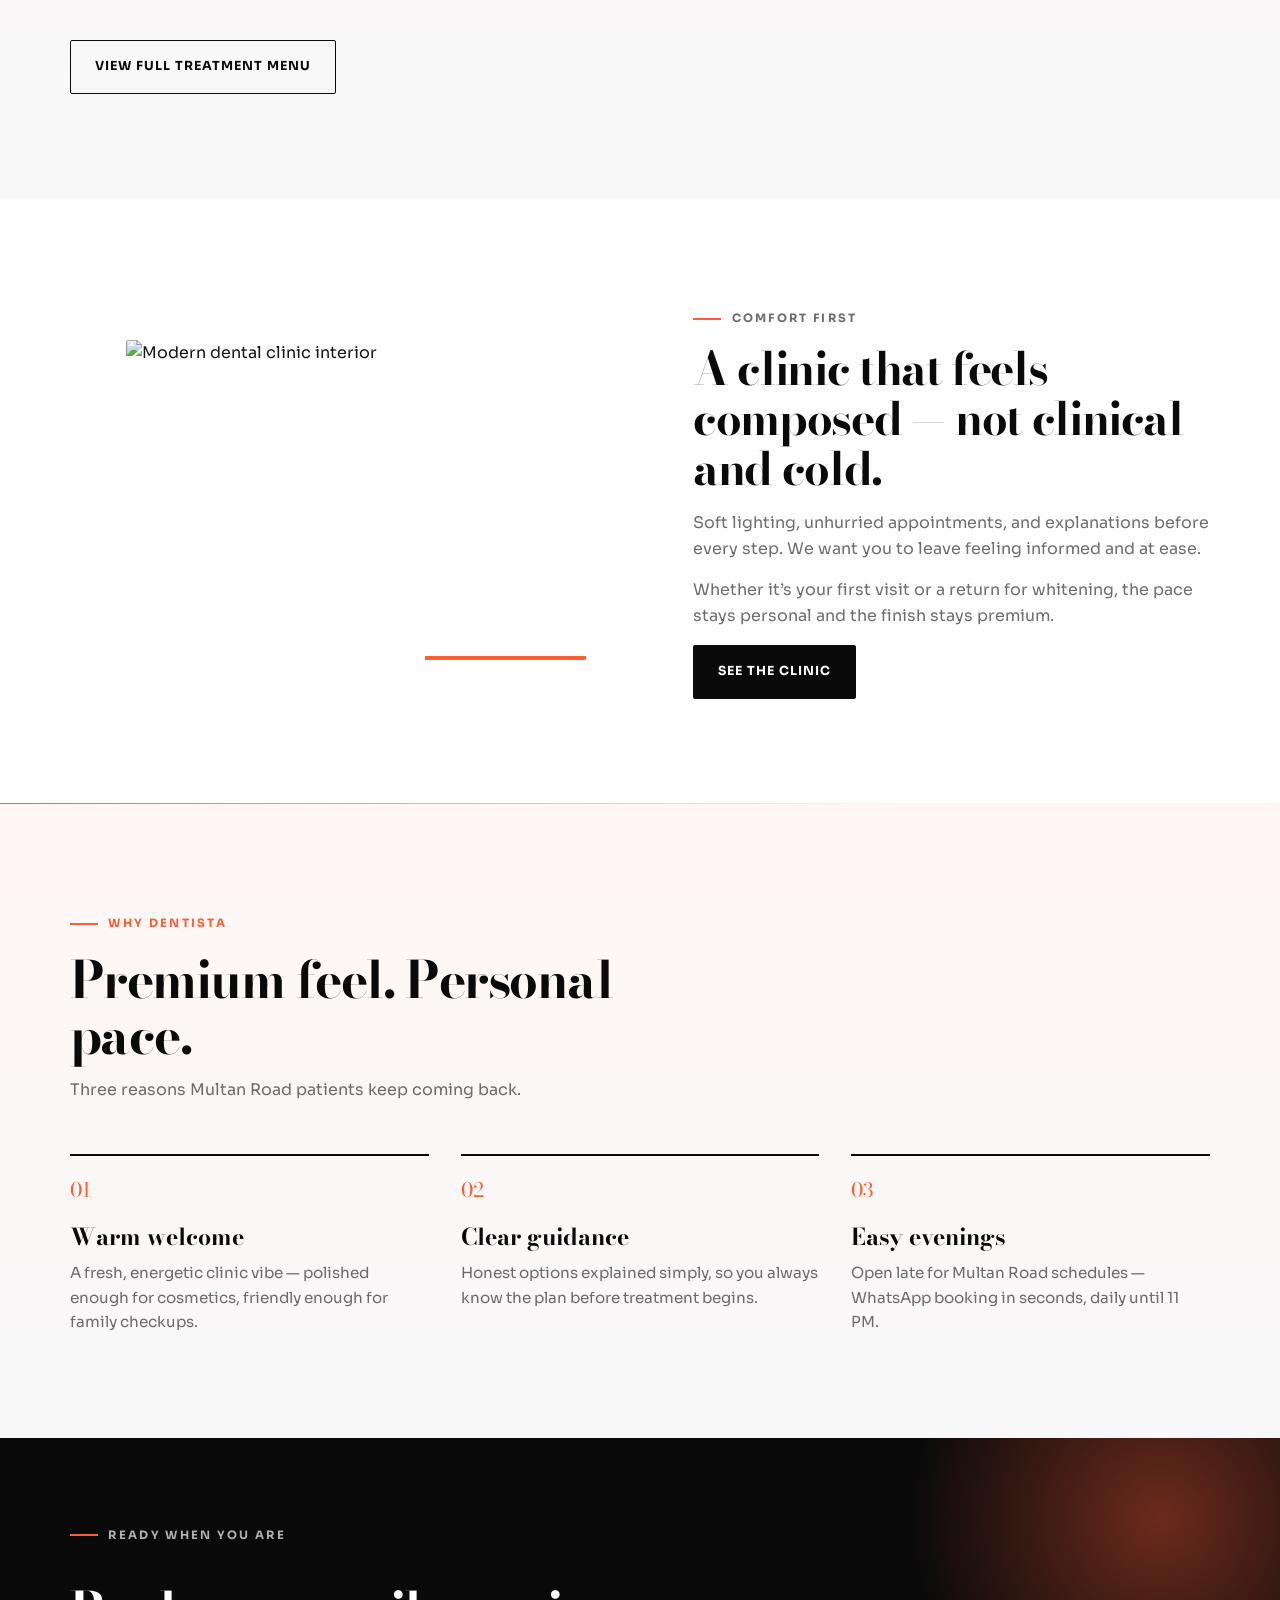
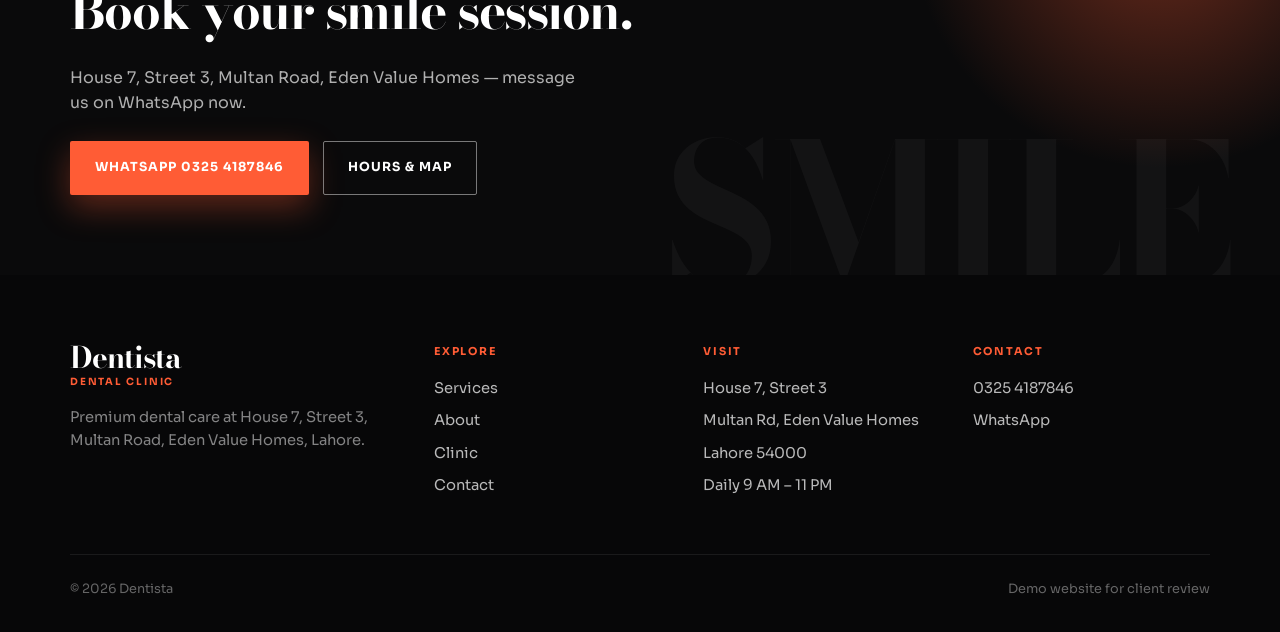
==== commit bc40f626: "Refresh Dentista home banner and lengthen Home/Services. Replace the busy hero rail with a clinical " ====
--- a/index.html
+++ b/index.html
@@ -64,45 +64,83 @@
   <main>
     <section class="hero">
       <div class="hero-media" aria-hidden="true">
-        <img src="https://images.unsplash.com/photo-1606811841689-23dfddce3e95?auto=format&fit=crop&w=2000&q=80" alt="" width="2000" height="1333" />
-      </div>
-      <div class="hero-overlay"></div>
+        <img src="https://images.unsplash.com/photo-1606811841689-23dfddce3e95?auto=format&fit=crop&w=2400&q=80" alt="" width="2400" height="1600" />
+      </div>
+      <div class="hero-scrim" aria-hidden="true"></div>
+      <div class="hero-light" aria-hidden="true"></div>
+      <p class="hero-mark" aria-hidden="true">D</p>
       <div class="container hero-content">
-        <p class="eyebrow">Multan Road · Eden Value Homes</p>
+        <p class="eyebrow">Eden Value Homes · Multan Road</p>
         <h1 class="hero-brand">Dentista</h1>
-        <p class="hero-text">Bold smiles. Calm chairs. Premium dental care on Street 3 — checkups, cosmetics, and confidence that shows.</p>
+        <p class="hero-line">Precision dentistry with a calm, premium finish.</p>
+        <p class="hero-text">Checkups, whitening, and smile design — led by Dr. Ameer Hamza in a quiet clinical studio on Street 3.</p>
         <div class="btn-group">
-          <a class="btn btn-primary" href="https://wa.me/923254187846" target="_blank" rel="noopener">Book on WhatsApp</a>
-          <a class="btn btn-ghost" href="services.html">Explore Services</a>
-        </div>
-        <div class="hero-meta">
-          <div>
-            <strong>9–11</strong>
-            <span>Open Daily</span>
-          </div>
-          <div>
-            <strong>BDS</strong>
-            <span>Dr. Ameer Hamza</span>
-          </div>
-          <div>
-            <strong>House 7</strong>
-            <span>Street 3 · EVH</span>
-          </div>
-        </div>
-      </div>
-    </section>
-
-    <section>
+          <a class="btn btn-primary" href="https://wa.me/923254187846" target="_blank" rel="noopener">Book Consultation</a>
+          <a class="btn btn-ghost" href="services.html">Explore Treatments</a>
+        </div>
+      </div>
+      <div class="hero-fade" aria-hidden="true"></div>
+    </section>
+
+    <section class="visit-strip">
+      <div class="container visit-strip-grid">
+        <div class="visit-item reveal">
+          <span class="visit-label">Hours</span>
+          <strong>Daily 9 AM – 11 PM</strong>
+          <p>Evening appointments welcome after work or school.</p>
+        </div>
+        <div class="visit-item reveal">
+          <span class="visit-label">Dentist</span>
+          <strong>Dr. Ameer Hamza, BDS</strong>
+          <p>Careful exams, clear plans, and results that feel natural.</p>
+        </div>
+        <div class="visit-item reveal">
+          <span class="visit-label">Location</span>
+          <strong>House 7, Street 3</strong>
+          <p>Multan Road, Eden Value Homes, Lahore.</p>
+        </div>
+      </div>
+    </section>
+
+    <section class="section-band">
       <div class="container split">
         <div class="split-copy reveal-left">
           <p class="eyebrow">The studio</p>
-          <h2>Dental care with energy and elegance.</h2>
-          <p>Dentista brings a sharper kind of clinic experience to Eden Value Homes — modern, welcoming, and focused on results you can feel every time you smile.</p>
-          <p>From first consults to cosmetic upgrades, we keep visits clear, comfortable, and easy to book.</p>
+          <h2>Dental care with clarity and calm confidence.</h2>
+          <p>Dentista brings a refined clinic experience to Eden Value Homes — modern rooms, careful explanations, and results you notice every time you smile.</p>
+          <p>From first consults to cosmetic upgrades, we keep visits clear, comfortable, and easy to book on WhatsApp.</p>
+          <p>Patients across Multan Road choose us for honest guidance and a premium finish — without the rush of a crowded hospital corridor.</p>
           <a class="btn btn-dark" href="about.html">Meet the Dentist</a>
         </div>
         <div class="split-media reveal-right">
-          <img src="https://images.unsplash.com/photo-1629909613654-28e377c37b09?auto=format&fit=crop&w=1200&q=80" alt="Premium dental clinic interior" width="1200" height="800" />
+          <img src="https://images.unsplash.com/photo-1609840114035-3c981b782dfe?auto=format&fit=crop&w=1200&q=80" alt="Professional dental consultation" width="1200" height="800" />
+        </div>
+      </div>
+    </section>
+
+    <section>
+      <div class="container">
+        <div class="section-head reveal">
+          <p class="eyebrow">Your visit</p>
+          <h2>From first message to a finished smile.</h2>
+          <p>A simple path designed for busy Multan Road families — no confusion, no pressure.</p>
+        </div>
+        <div class="journey-row stagger">
+          <article class="journey-step reveal">
+            <span class="journey-num">01</span>
+            <h3>WhatsApp us</h3>
+            <p>Share your concern or preferred time. We’ll confirm a convenient slot the same day when possible.</p>
+          </article>
+          <article class="journey-step reveal">
+            <span class="journey-num">02</span>
+            <h3>Calm consult</h3>
+            <p>Dr. Ameer Hamza examines carefully, explains options in plain language, and agrees a plan with you.</p>
+          </article>
+          <article class="journey-step reveal">
+            <span class="journey-num">03</span>
+            <h3>Precise care</h3>
+            <p>Treatment is paced for comfort — whether it’s a clean, whitening, or cosmetic refinement.</p>
+          </article>
         </div>
       </div>
     </section>
@@ -112,23 +150,23 @@
         <div class="section-head reveal">
           <p class="eyebrow">What we do</p>
           <h2>Services that power your smile.</h2>
-          <p>Prevention, polish, and premium cosmetics — tailored for Multan Road families.</p>
+          <p>Prevention, polish, and premium cosmetics — tailored for Multan Road families who want lasting results.</p>
         </div>
         <div class="service-grid stagger">
           <article class="service-item reveal">
             <p class="price">Everyday</p>
             <h3>Checkups &amp; Cleaning</h3>
-            <p>Thorough exams and pro cleans that keep small issues from growing.</p>
+            <p>Thorough exams and professional cleans that protect gums, enamel, and long-term oral health.</p>
           </article>
           <article class="service-item reveal">
             <p class="price">Glow</p>
             <h3>Teeth Whitening</h3>
-            <p>Brighter smiles with carefully planned whitening for a natural look.</p>
+            <p>Brighter smiles with carefully planned whitening for a natural, camera-ready look.</p>
           </article>
           <article class="service-item reveal">
             <p class="price">Cosmetic</p>
             <h3>Smile Design</h3>
-            <p>Cosmetic planning for balance, brightness, and confidence on camera.</p>
+            <p>Shape, shade, and balance planned around your features — refined, never overdone.</p>
           </article>
           <article class="service-item reveal">
             <p class="price">Restore</p>
@@ -138,38 +176,54 @@
           <article class="service-item reveal">
             <p class="price">Family</p>
             <h3>General Dentistry</h3>
-            <p>Practical care for kids and adults under one energetic roof.</p>
+            <p>Practical care for kids and adults under one calm, welcoming roof.</p>
           </article>
           <article class="service-item reveal">
             <p class="price">From Rs. 1,000</p>
             <h3>Consultation</h3>
-            <p>Meet Dr. Ameer Hamza, talk goals, leave with a clear next step.</p>
-          </article>
-        </div>
-        <div class="btn-group" style="margin-top: 2rem;">
-          <a class="btn btn-outline" href="services.html">View Full Menu</a>
+            <p>Meet Dr. Ameer Hamza, talk goals, and leave with a clear next step.</p>
+          </article>
+        </div>
+        <div class="btn-group" style="margin-top: 2.5rem;">
+          <a class="btn btn-outline" href="services.html">View Full Treatment Menu</a>
         </div>
       </div>
     </section>
 
     <section>
+      <div class="container split">
+        <div class="split-media reveal-left">
+          <img src="https://images.unsplash.com/photo-1629909613654-28e377c37b09?auto=format&fit=crop&w=1200&q=80" alt="Modern dental clinic interior" width="1200" height="800" />
+        </div>
+        <div class="split-copy reveal-right">
+          <p class="eyebrow">Comfort first</p>
+          <h2>A clinic that feels composed — not clinical and cold.</h2>
+          <p>Soft lighting, unhurried appointments, and explanations before every step. We want you to leave feeling informed and at ease.</p>
+          <p>Whether it’s your first visit or a return for whitening, the pace stays personal and the finish stays premium.</p>
+          <a class="btn btn-dark" href="gallery.html">See the Clinic</a>
+        </div>
+      </div>
+    </section>
+
+    <section class="section-band">
       <div class="container">
         <div class="section-head reveal">
           <p class="eyebrow">Why Dentista</p>
           <h2>Premium feel. Personal pace.</h2>
+          <p>Three reasons Multan Road patients keep coming back.</p>
         </div>
         <div class="reason-row stagger">
           <div class="reason reveal">
-            <h3>Energetic welcome</h3>
-            <p>A clinic vibe that feels fresh — not clinical and cold.</p>
+            <h3>Warm welcome</h3>
+            <p>A fresh, energetic clinic vibe — polished enough for cosmetics, friendly enough for family checkups.</p>
           </div>
           <div class="reason reveal">
             <h3>Clear guidance</h3>
-            <p>Honest options explained simply, so you always know the plan.</p>
+            <p>Honest options explained simply, so you always know the plan before treatment begins.</p>
           </div>
           <div class="reason reveal">
             <h3>Easy evenings</h3>
-            <p>Open late for Multan Road schedules — WhatsApp booking in seconds.</p>
+            <p>Open late for Multan Road schedules — WhatsApp booking in seconds, daily until 11 PM.</p>
           </div>
         </div>
       </div>
--- a/css/styles.css
+++ b/css/styles.css
@@ -212,50 +212,89 @@
 .btn-outline:hover { background: var(--void); color: var(--white); }
 .btn-group { display: flex; flex-wrap: wrap; gap: 0.85rem; }
 
-/* Hero — energetic full bleed */
+/* Hero — clinical porcelain banner */
 .hero {
   position: relative;
-  min-height: 110vh;
-  min-height: 110svh;
+  min-height: 100vh;
+  min-height: 100svh;
   display: flex;
-  align-items: flex-end;
+  align-items: center;
   overflow: hidden;
   color: var(--white);
 }
 
-.hero-media { position: absolute; inset: 0; z-index: 0; }
+.hero-media {
+  position: absolute;
+  inset: 0;
+  z-index: 0;
+}
+
 .hero-media img {
   width: 100%;
   height: 100%;
   object-fit: cover;
-  animation: heroZoom 16s var(--ease) both;
-}
-
-.hero-overlay {
+  object-position: center 35%;
+  transform: scale(1.06);
+  animation: heroZoom 22s var(--ease) both;
+}
+
+.hero-scrim {
   position: absolute;
   inset: 0;
   z-index: 1;
   background:
-    linear-gradient(115deg, rgba(10, 10, 11, 0.92) 0%, rgba(10, 10, 11, 0.55) 48%, rgba(10, 10, 11, 0.35) 100%),
-    linear-gradient(0deg, rgba(10, 10, 11, 0.85) 0%, transparent 50%);
-}
-
-.hero-overlay::after {
-  content: '';
-  position: absolute;
-  left: 0;
-  bottom: 0;
-  width: 100%;
-  height: 4px;
-  background: linear-gradient(90deg, var(--ember), transparent 60%);
-  animation: barGrow 1.4s 0.4s var(--ease) both;
+    linear-gradient(100deg,
+      rgba(8, 9, 12, 0.92) 0%,
+      rgba(8, 9, 12, 0.72) 38%,
+      rgba(8, 9, 12, 0.35) 62%,
+      rgba(8, 9, 12, 0.2) 100%),
+    linear-gradient(180deg, rgba(8, 9, 12, 0.45) 0%, transparent 28%, rgba(8, 9, 12, 0.55) 100%);
+}
+
+.hero-light {
+  position: absolute;
+  z-index: 2;
+  width: 55%;
+  height: 140%;
+  top: -20%;
+  right: -10%;
+  background: linear-gradient(115deg, transparent 30%, rgba(255, 255, 255, 0.07) 48%, transparent 62%);
+  animation: lightSweep 9s ease-in-out infinite alternate;
+  pointer-events: none;
+}
+
+.hero-mark {
+  position: absolute;
+  z-index: 2;
+  right: 4%;
+  bottom: 8%;
+  font-family: var(--font-display);
+  font-size: clamp(10rem, 28vw, 22rem);
+  font-weight: 700;
+  line-height: 0.75;
+  color: rgba(255, 255, 255, 0.04);
+  letter-spacing: -0.06em;
+  pointer-events: none;
+  user-select: none;
+  animation: markIn 1.4s var(--ease) both;
 }
 
 .hero-content {
   position: relative;
   z-index: 3;
-  padding: calc(var(--nav-h) + 2.5rem) 0 4.25rem;
-  max-width: 780px;
+  padding: calc(var(--nav-h) + 3rem) 0 5rem;
+  max-width: 640px;
+}
+
+.hero-content::before {
+  content: '';
+  position: absolute;
+  left: -1.35rem;
+  top: calc(var(--nav-h) + 3.4rem);
+  bottom: 5.5rem;
+  width: 2px;
+  background: linear-gradient(180deg, var(--ember) 0%, rgba(255, 92, 53, 0.15) 100%);
+  animation: lineGrow 1.1s 0.15s var(--ease) both;
 }
 
 .eyebrow {
@@ -264,7 +303,7 @@
   letter-spacing: 0.2em;
   text-transform: uppercase;
   color: var(--ember);
-  margin-bottom: 1rem;
+  margin-bottom: 1.15rem;
   display: inline-flex;
   align-items: center;
   gap: 0.65rem;
@@ -277,64 +316,150 @@
   background: var(--ember);
 }
 
+.hero .eyebrow { animation: fadeUp 0.9s 0.05s var(--ease) both; }
+
 .hero-brand {
   font-family: var(--font-display);
-  font-size: clamp(3.4rem, 10vw, 6.5rem);
-  font-weight: 700;
-  line-height: 0.92;
-  letter-spacing: -0.04em;
-  margin-bottom: 1.15rem;
-  animation: fadeUp 0.9s 0.08s var(--ease) both;
+  font-size: clamp(4.2rem, 12vw, 7.6rem);
+  font-weight: 700;
+  line-height: 0.88;
+  letter-spacing: -0.045em;
+  margin-bottom: 1.1rem;
+  animation: fadeUp 0.95s 0.12s var(--ease) both;
+}
+
+.hero-line {
+  font-family: var(--font-display);
+  font-size: clamp(1.35rem, 2.6vw, 1.85rem);
+  font-weight: 600;
+  line-height: 1.25;
+  letter-spacing: -0.02em;
+  color: rgba(255, 255, 255, 0.92);
+  max-width: 22ch;
+  margin-bottom: 1rem;
+  animation: fadeUp 0.9s 0.2s var(--ease) both;
 }
 
 .hero-text {
-  font-size: clamp(1.02rem, 2vw, 1.2rem);
-  color: rgba(255, 255, 255, 0.82);
-  max-width: 34rem;
-  margin-bottom: 1.85rem;
+  font-size: clamp(1rem, 1.8vw, 1.12rem);
+  color: rgba(255, 255, 255, 0.72);
+  max-width: 30rem;
+  margin-bottom: 2.1rem;
   font-weight: 400;
-  animation: fadeUp 0.9s 0.18s var(--ease) both;
-}
-
-.hero .btn-group { animation: fadeUp 0.9s 0.28s var(--ease) both; }
-
-.hero-meta {
-  display: grid;
-  grid-template-columns: repeat(3, minmax(0, 1fr));
-  gap: 1.25rem;
-  margin-top: 3rem;
-  padding-top: 1.6rem;
-  border-top: 1px solid rgba(255, 255, 255, 0.18);
-  animation: fadeUp 0.9s 0.38s var(--ease) both;
-}
-
-.hero-meta strong {
+  line-height: 1.7;
+  animation: fadeUp 0.9s 0.28s var(--ease) both;
+}
+
+.hero .btn-group { animation: fadeUp 0.9s 0.36s var(--ease) both; }
+
+.hero-fade {
+  position: absolute;
+  left: 0;
+  right: 0;
+  bottom: 0;
+  height: 7rem;
+  z-index: 3;
+  background: linear-gradient(180deg, transparent, var(--cream));
+  pointer-events: none;
+}
+
+@media (max-width: 700px) {
+  .hero-content::before { display: none; }
+  .hero-content { padding: calc(var(--nav-h) + 4rem) 0 4rem; }
+  .hero-mark { right: -2%; opacity: 0.7; }
+}
+
+/* Visit strip under hero */
+.visit-strip {
+  padding: 3.5rem 0 4.5rem;
+  margin-top: -2rem;
+  position: relative;
+  z-index: 4;
+}
+
+.visit-strip-grid {
+  display: grid;
+  grid-template-columns: repeat(3, 1fr);
+  gap: 2rem;
+  padding-top: 0.5rem;
+  border-top: 1px solid var(--line);
+}
+
+.visit-item .visit-label {
   display: block;
+  font-size: 0.66rem;
+  font-weight: 700;
+  letter-spacing: 0.16em;
+  text-transform: uppercase;
+  color: var(--ember);
+  margin-bottom: 0.55rem;
+}
+
+.visit-item strong {
+  display: block;
+  font-family: var(--font-display);
+  font-size: 1.45rem;
+  color: var(--void);
+  letter-spacing: -0.02em;
+  margin-bottom: 0.4rem;
+  line-height: 1.15;
+}
+
+.visit-item p {
+  font-size: 0.9rem;
+  color: var(--muted);
+  max-width: 22rem;
+}
+
+@media (max-width: 800px) {
+  .visit-strip-grid { grid-template-columns: 1fr; gap: 1.75rem; }
+}
+
+/* Patient journey */
+.journey-row {
+  display: grid;
+  grid-template-columns: repeat(3, 1fr);
+  gap: 2rem;
+}
+
+.journey-step {
+  padding-top: 0.25rem;
+  border-top: 2px solid var(--ember);
+}
+
+.journey-num {
+  display: block;
+  font-family: var(--font-display);
+  font-size: 2rem;
+  color: var(--ember);
+  margin: 1rem 0 0.65rem;
+  letter-spacing: -0.03em;
+}
+
+.journey-step h3 {
   font-family: var(--font-display);
   font-size: 1.55rem;
-  font-weight: 700;
-}
-
-.hero-meta span {
-  font-size: 0.68rem;
-  letter-spacing: 0.12em;
-  text-transform: uppercase;
-  color: rgba(255, 255, 255, 0.55);
-  font-weight: 600;
-}
-
-@media (max-width: 640px) {
-  .hero-meta { grid-template-columns: 1fr; gap: 0.9rem; }
+  color: var(--void);
+  margin-bottom: 0.5rem;
+}
+
+.journey-step p {
+  color: var(--muted);
+  font-size: 0.95rem;
+}
+
+@media (max-width: 800px) {
+  .journey-row { grid-template-columns: 1fr; gap: 1.75rem; }
 }
 
 /* Page hero */
 .page-hero {
   position: relative;
-  padding: calc(var(--nav-h) + 4.5rem) 0 3.75rem;
+  padding: calc(var(--nav-h) + 6.5rem) 0 5.5rem;
   color: var(--white);
   overflow: hidden;
   background: var(--void);
-  min-height: clamp(320px, 48vw, 460px);
+  min-height: clamp(480px, 62vw, 620px);
   display: flex;
   align-items: flex-end;
 }
@@ -380,9 +505,9 @@
   animation: fadeUp 0.8s 0.1s var(--ease) both;
 }
 
-section { padding: 5.25rem 0; }
-
-.section-head { max-width: 40rem; margin-bottom: 2.85rem; }
+section { padding: 6.5rem 0; }
+
+.section-head { max-width: 40rem; margin-bottom: 3.25rem; }
 .section-head .eyebrow { color: var(--ember); }
 .section-head h2 {
   font-family: var(--font-display);
@@ -530,7 +655,7 @@
   position: relative;
   overflow: hidden;
   border-radius: var(--radius);
-  min-height: 280px;
+  min-height: 380px;
   color: var(--white);
   isolation: isolate;
 }
@@ -1004,8 +1129,8 @@
 }
 
 @keyframes heroZoom {
-  from { transform: scale(1.1); }
-  to { transform: scale(1); }
+  from { transform: scale(1.12); }
+  to { transform: scale(1.06); }
 }
 
 @keyframes drift {
@@ -1016,6 +1141,21 @@
 @keyframes barGrow {
   from { transform: scaleX(0); transform-origin: left; }
   to { transform: scaleX(1); transform-origin: left; }
+}
+
+@keyframes lightSweep {
+  from { opacity: 0.35; transform: translateX(-4%) skewX(-8deg); }
+  to { opacity: 0.85; transform: translateX(6%) skewX(-8deg); }
+}
+
+@keyframes markIn {
+  from { opacity: 0; transform: translateY(24px); }
+  to { opacity: 1; transform: none; }
+}
+
+@keyframes lineGrow {
+  from { transform: scaleY(0); transform-origin: top; opacity: 0; }
+  to { transform: scaleY(1); transform-origin: top; opacity: 1; }
 }
 
 @media (prefers-reduced-motion: reduce) {
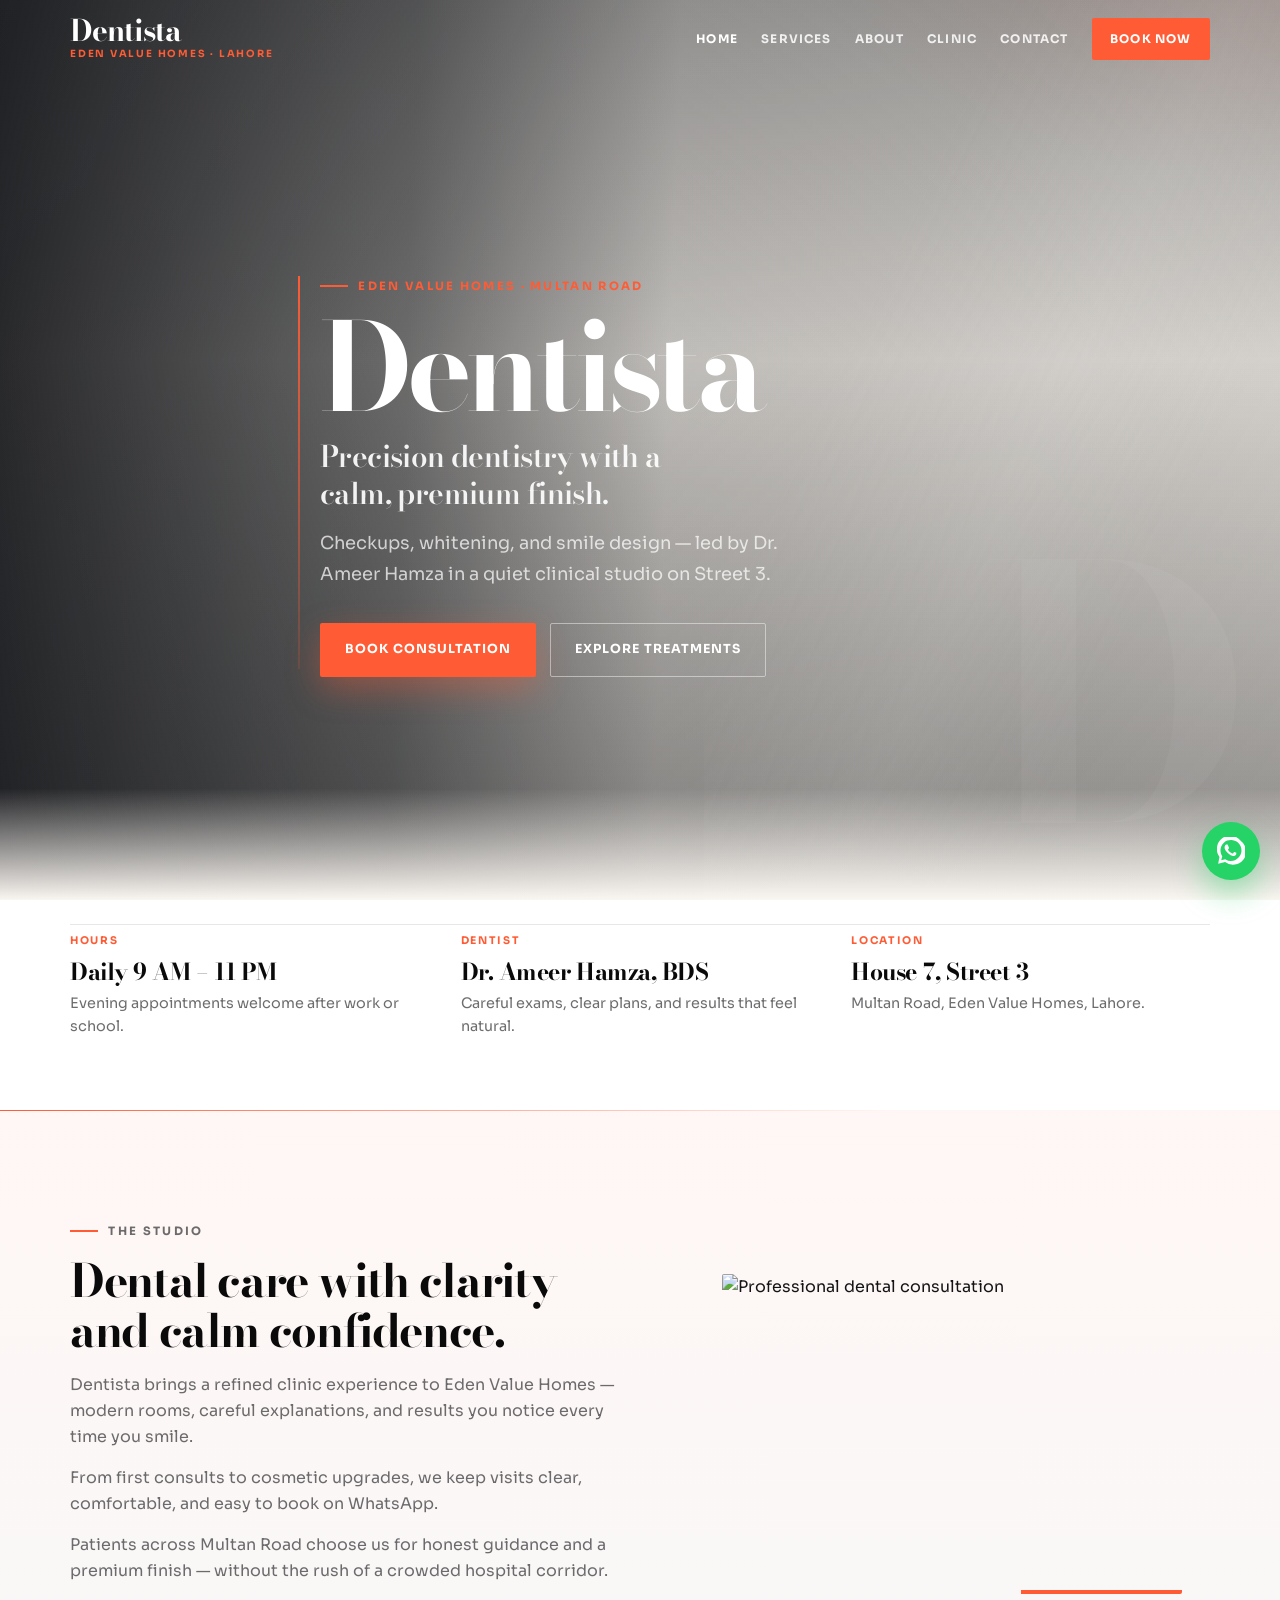
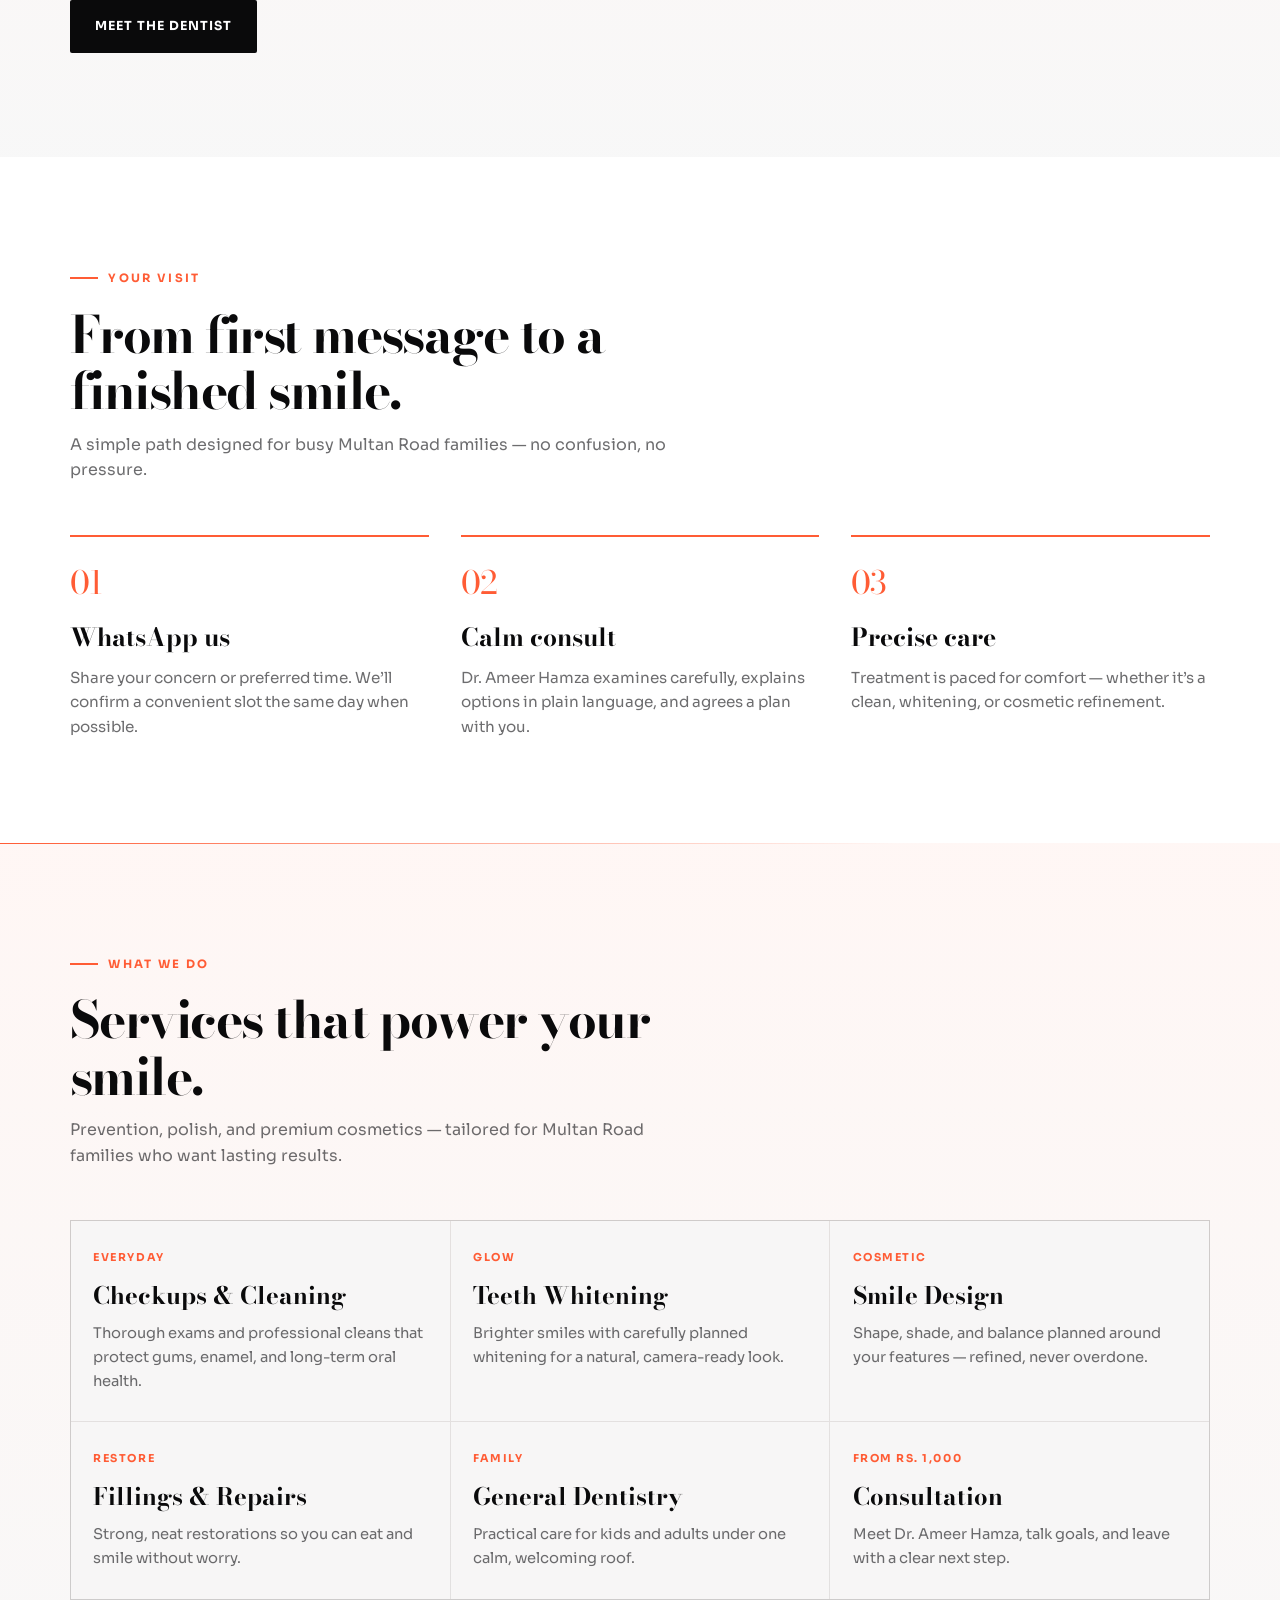
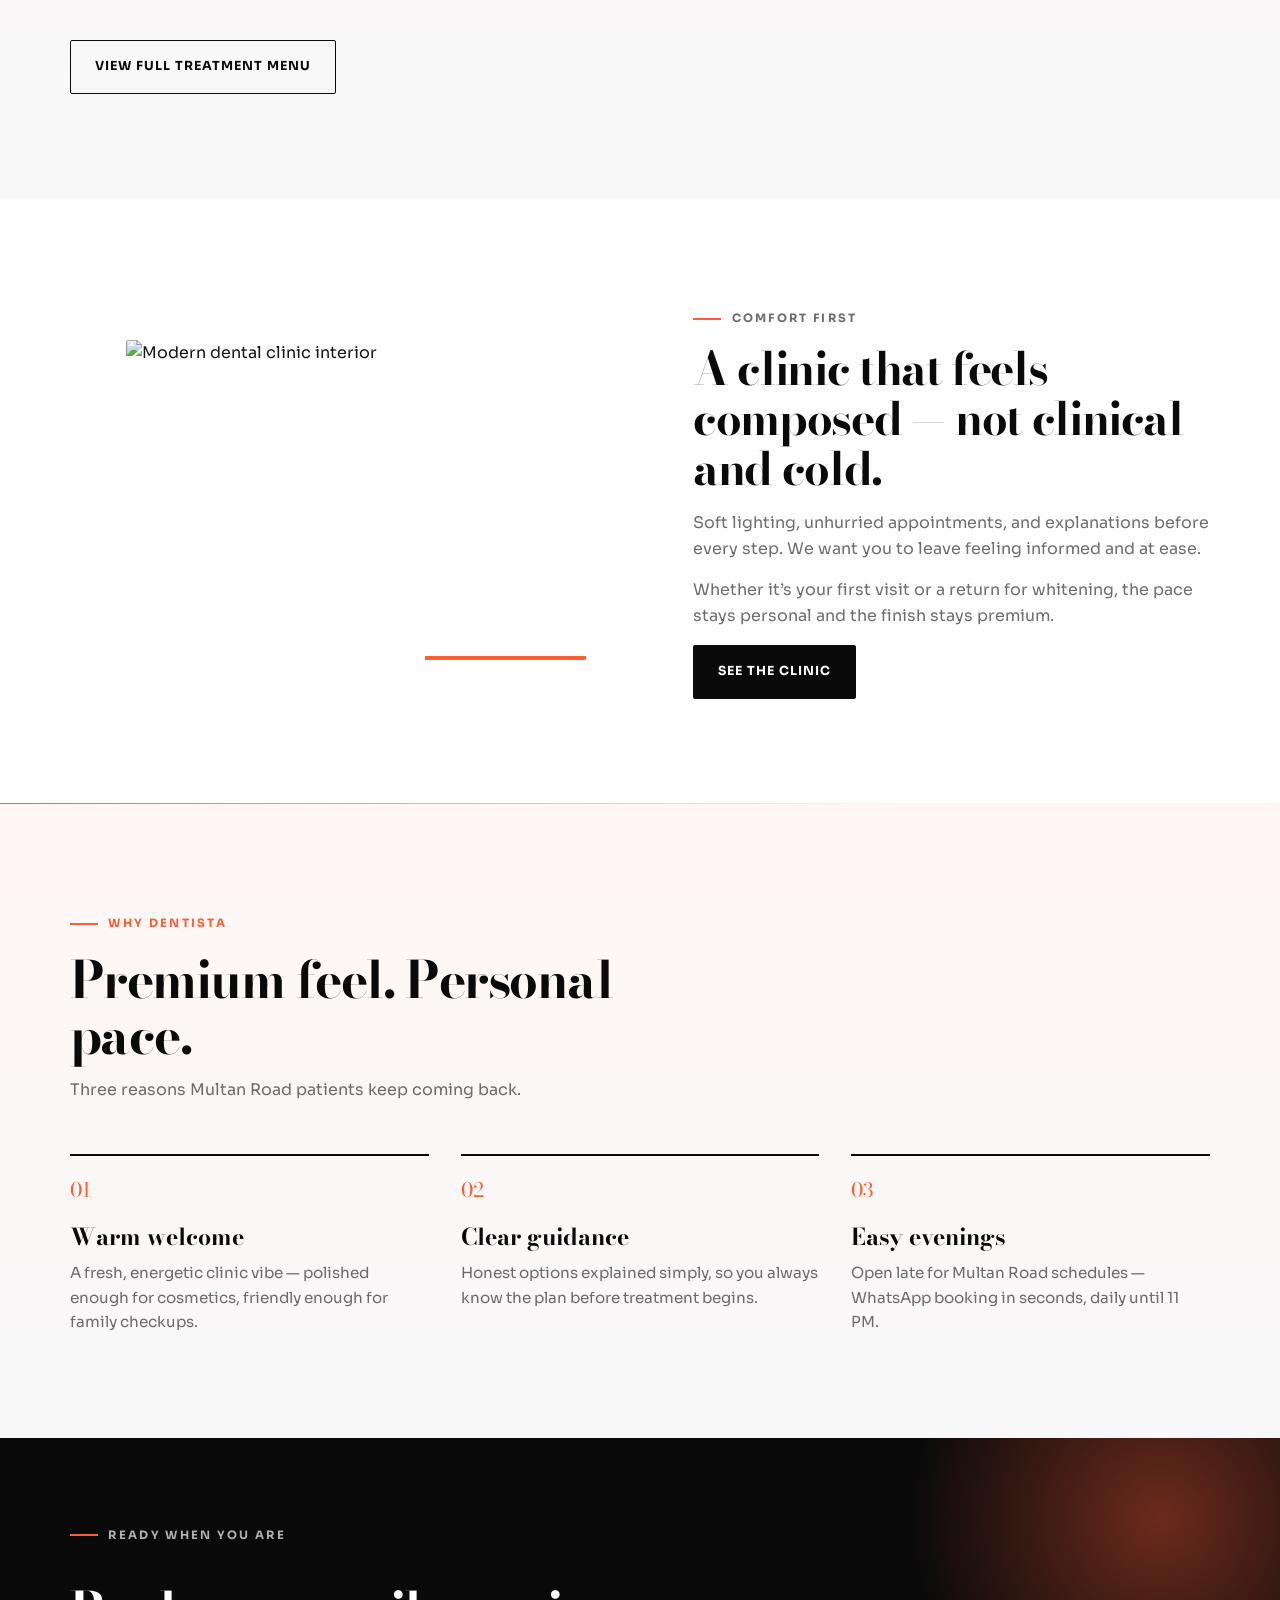
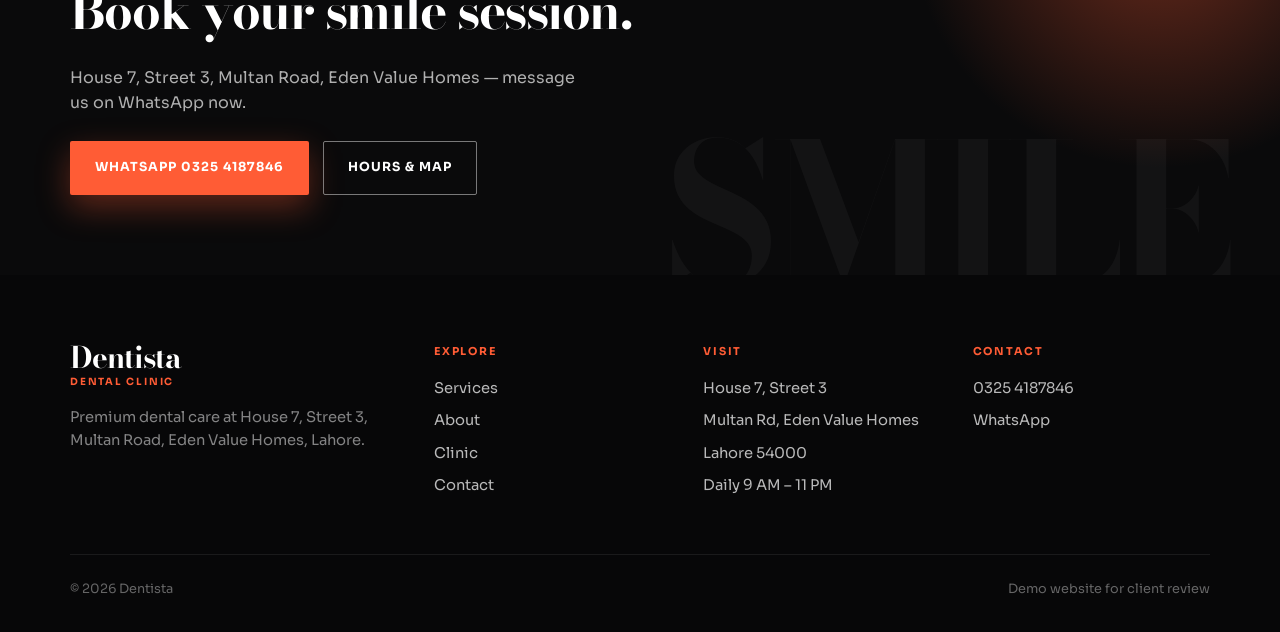
==== commit 2451c689: "Brighten Dentista hero so the clinic photo reads clearly. Lighten the banner overlay and use a moder" ====
--- a/index.html
+++ b/index.html
@@ -64,7 +64,7 @@
   <main>
     <section class="hero">
       <div class="hero-media" aria-hidden="true">
-        <img src="https://images.unsplash.com/photo-1606811841689-23dfddce3e95?auto=format&fit=crop&w=2400&q=80" alt="" width="2400" height="1600" />
+        <img src="https://images.unsplash.com/photo-1629909613654-28e377c37b09?auto=format&fit=crop&w=2400&q=85" alt="" width="2400" height="1467" />
       </div>
       <div class="hero-scrim" aria-hidden="true"></div>
       <div class="hero-light" aria-hidden="true"></div>
--- a/css/styles.css
+++ b/css/styles.css
@@ -233,8 +233,9 @@
   width: 100%;
   height: 100%;
   object-fit: cover;
-  object-position: center 35%;
+  object-position: 70% center;
   transform: scale(1.06);
+  filter: brightness(1.08) contrast(1.05) saturate(1.05);
   animation: heroZoom 22s var(--ease) both;
 }
 
@@ -243,12 +244,12 @@
   inset: 0;
   z-index: 1;
   background:
-    linear-gradient(100deg,
-      rgba(8, 9, 12, 0.92) 0%,
-      rgba(8, 9, 12, 0.72) 38%,
-      rgba(8, 9, 12, 0.35) 62%,
-      rgba(8, 9, 12, 0.2) 100%),
-    linear-gradient(180deg, rgba(8, 9, 12, 0.45) 0%, transparent 28%, rgba(8, 9, 12, 0.55) 100%);
+    linear-gradient(92deg,
+      rgba(10, 12, 16, 0.88) 0%,
+      rgba(10, 12, 16, 0.58) 32%,
+      rgba(10, 12, 16, 0.22) 52%,
+      rgba(10, 12, 16, 0.12) 100%),
+    linear-gradient(180deg, rgba(10, 12, 16, 0.28) 0%, transparent 40%, rgba(10, 12, 16, 0.35) 100%);
 }
 
 .hero-light {
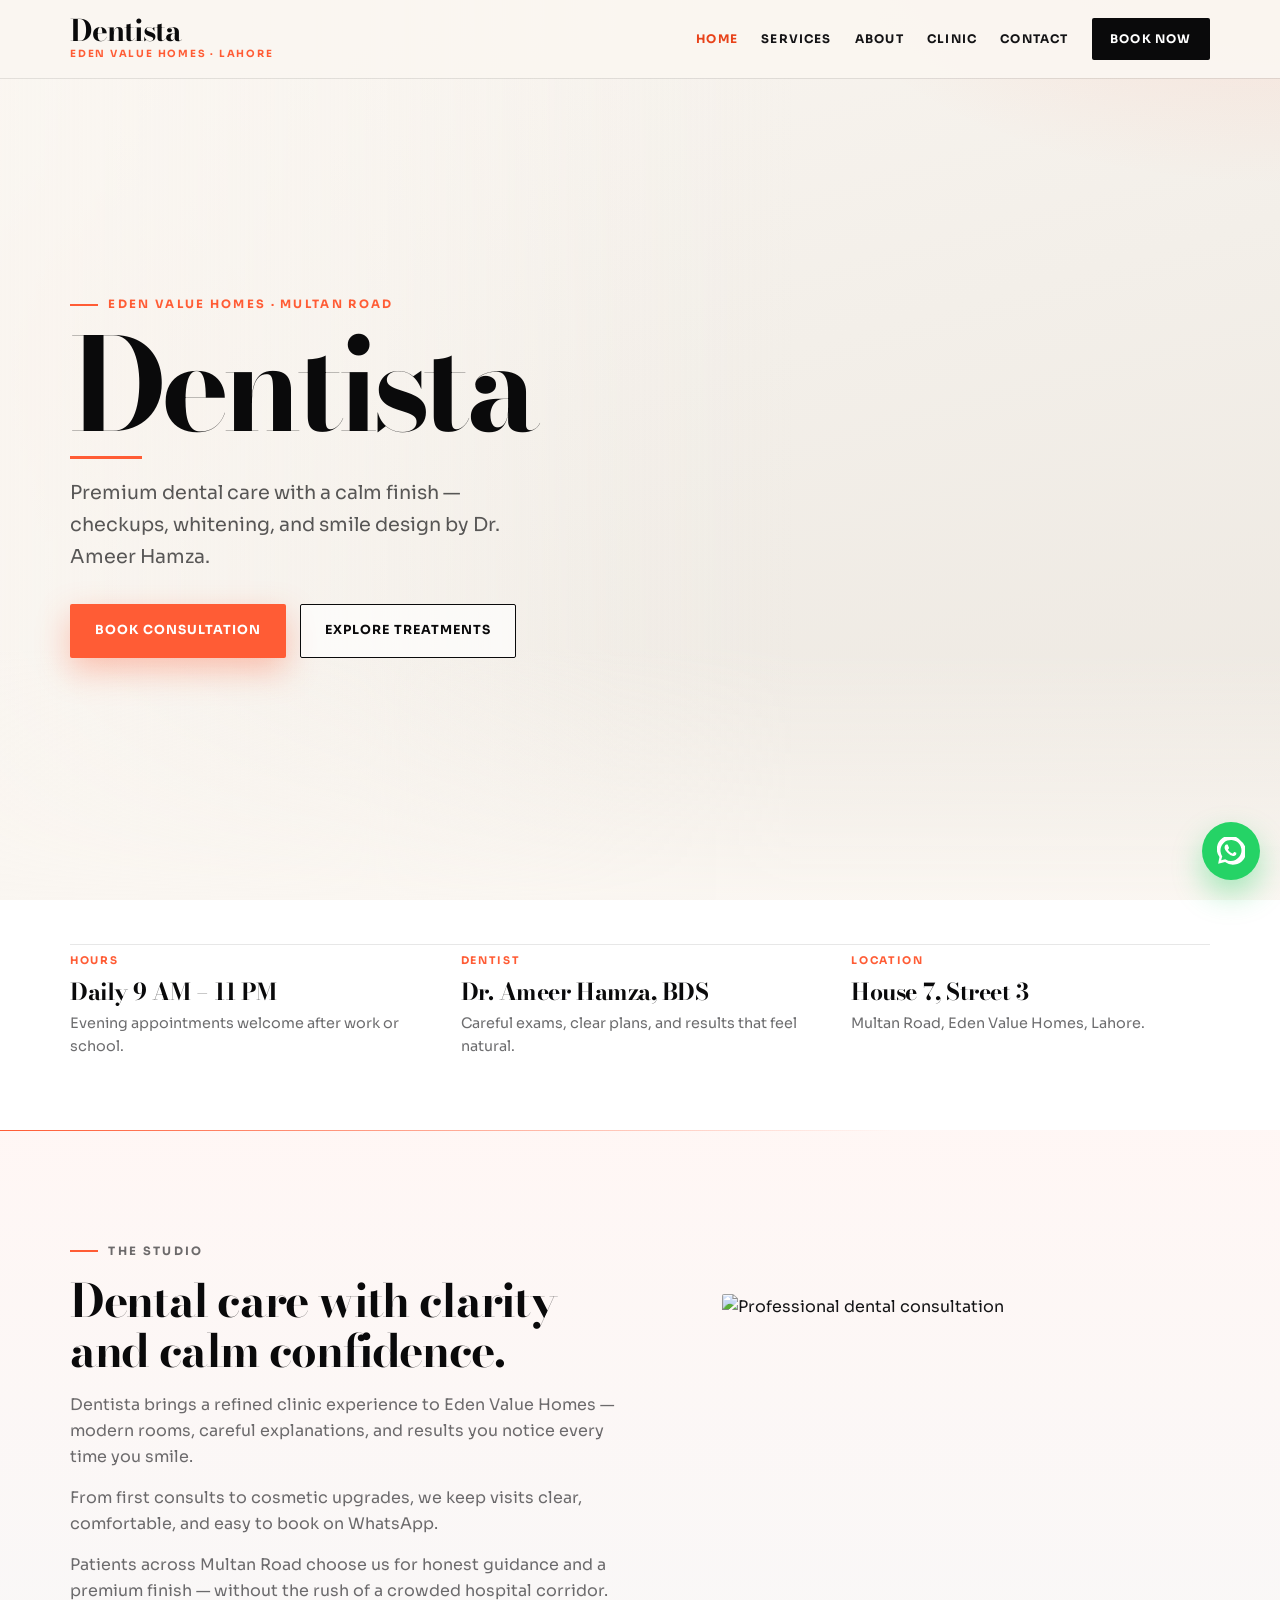
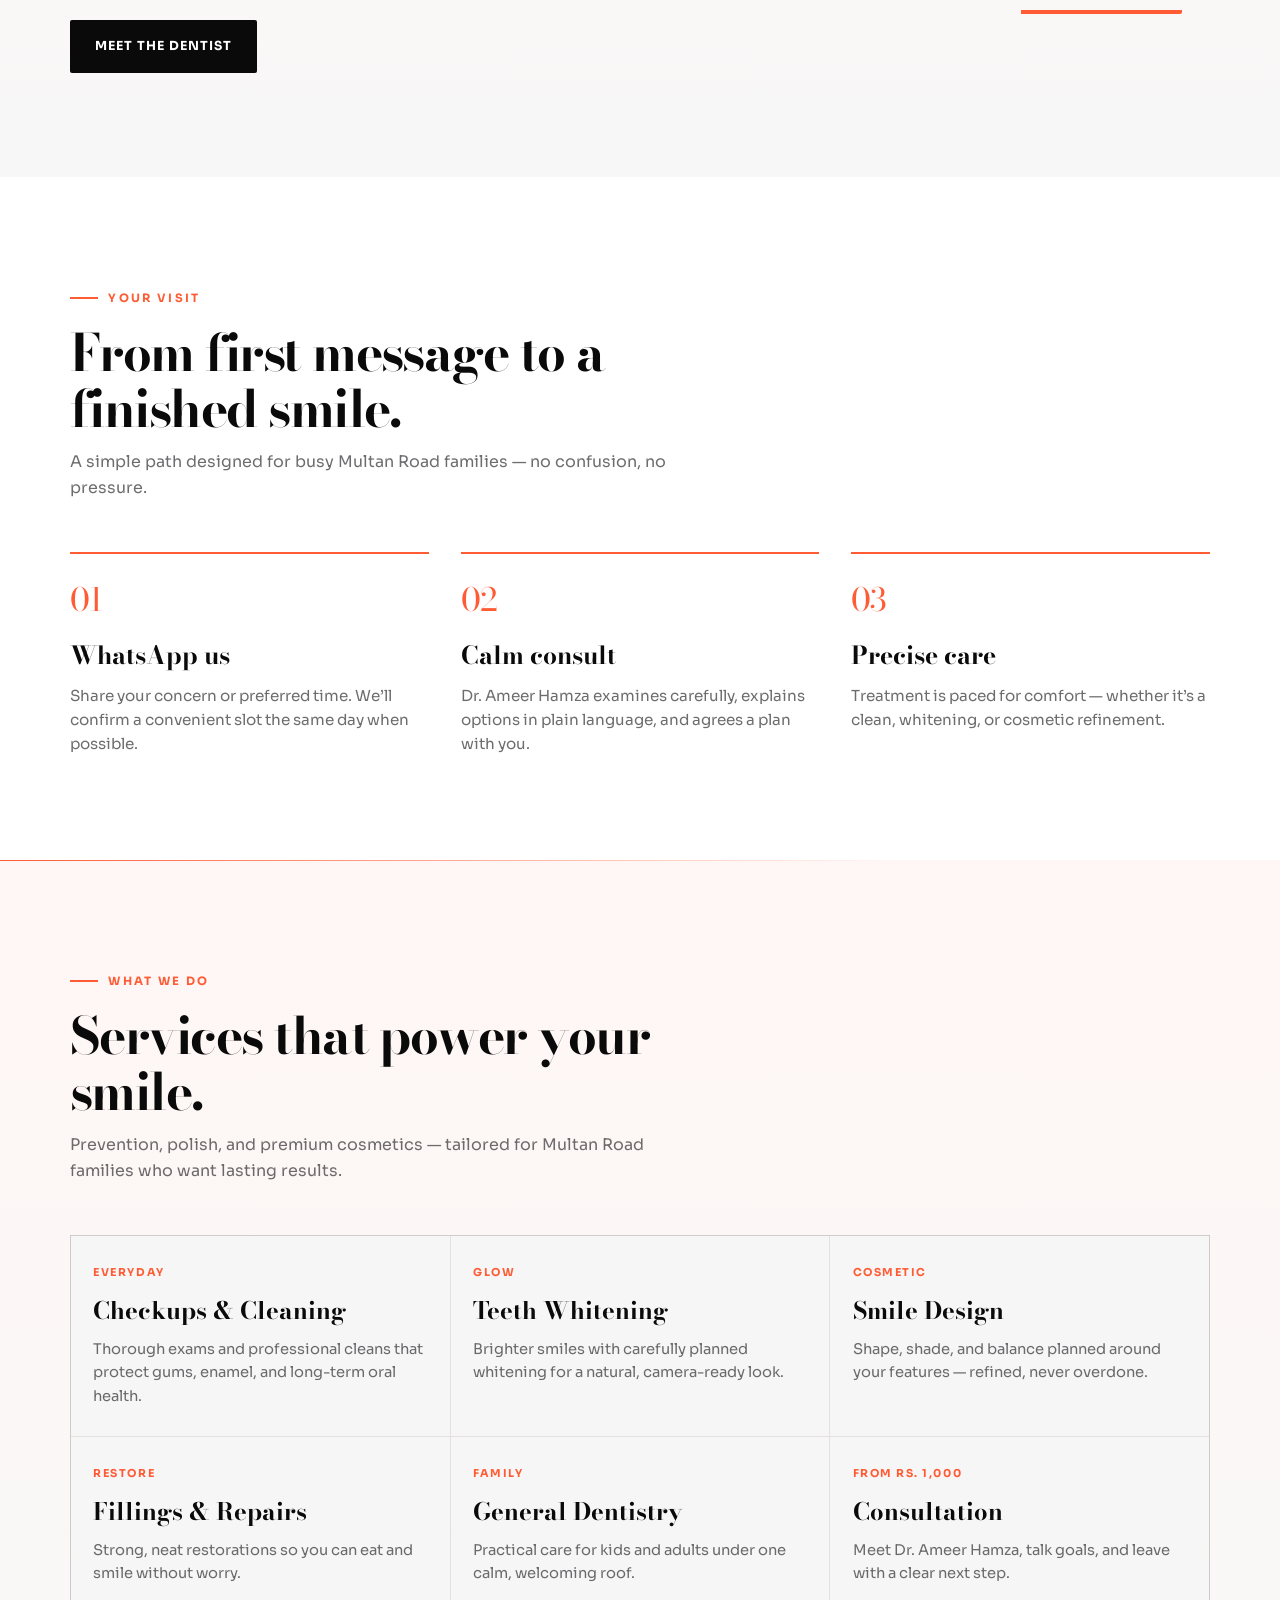
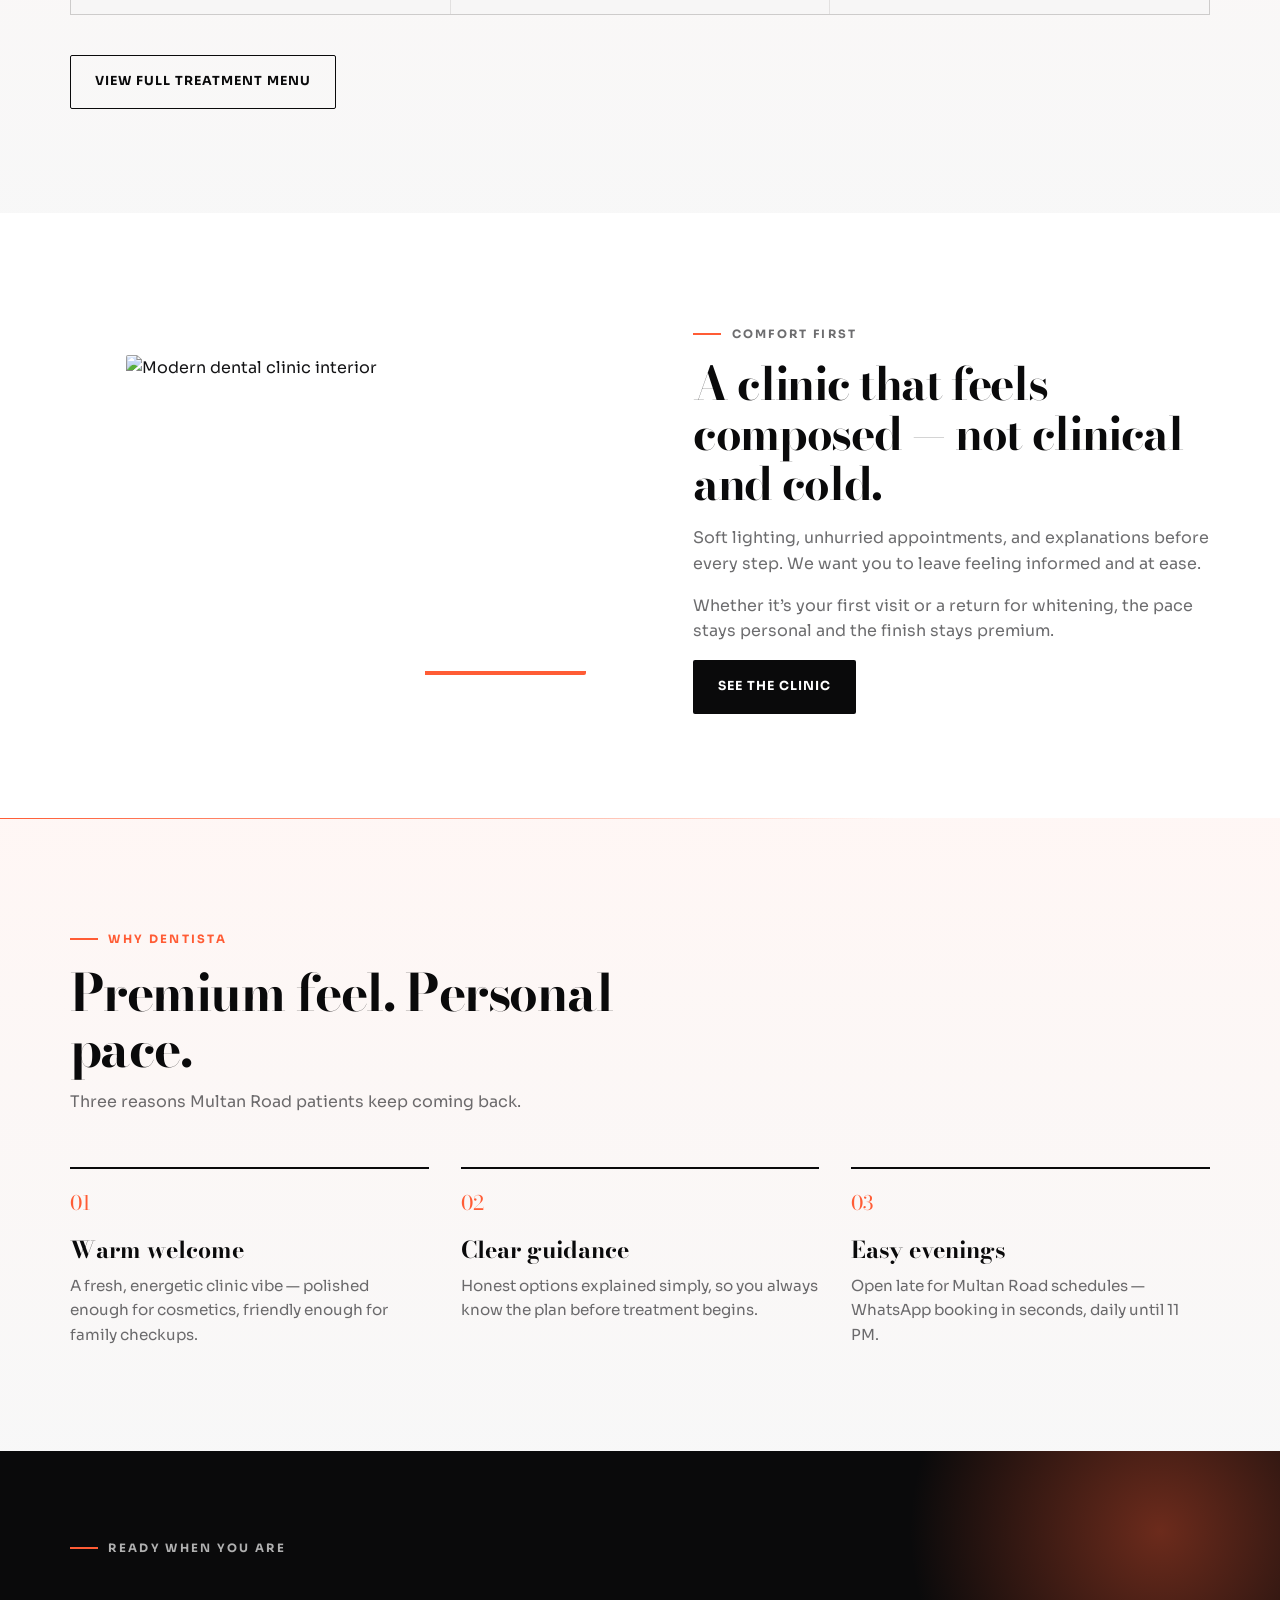
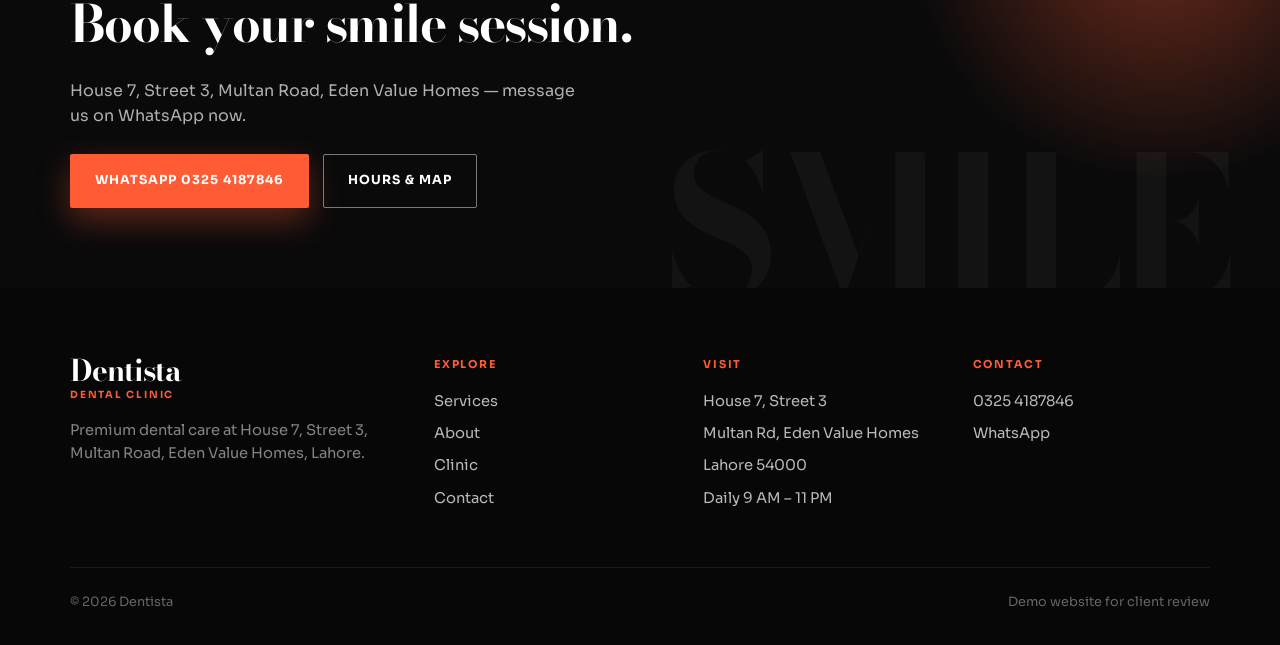
==== commit 3c137707: "Redesign Dentista home banner as a bright porcelain clinic hero. Replace the heavy dark overlay with" ====
--- a/index.html
+++ b/index.html
@@ -14,7 +14,7 @@
   <meta property="og:image" content="https://images.unsplash.com/photo-1606811841689-23dfddce3e95?auto=format&fit=crop&w=1200&q=80" />
   <meta name="theme-color" content="#0a0a0b" />
   <link rel="icon" href="data:image/svg+xml,<svg xmlns='http://www.w3.org/2000/svg' viewBox='0 0 100 100'><text y='.9em' font-size='90'>D</text></svg>" />
-  <link rel="stylesheet" href="css/styles.css" />
+  <link rel="stylesheet" href="css/styles.css?v=porcelain7" />
   <script type="application/ld+json">
   {
     "@context": "https://schema.org",
@@ -41,7 +41,7 @@
   </script>
 </head>
 <body>
-  <header class="site-header">
+  <header class="site-header solid">
     <div class="container nav-inner">
       <a href="index.html" class="brand" aria-label="Dentista home">
         <span class="brand-name">Dentista</span>
@@ -64,22 +64,20 @@
   <main>
     <section class="hero">
       <div class="hero-media" aria-hidden="true">
-        <img src="https://images.unsplash.com/photo-1629909613654-28e377c37b09?auto=format&fit=crop&w=2400&q=85" alt="" width="2400" height="1467" />
-      </div>
-      <div class="hero-scrim" aria-hidden="true"></div>
-      <div class="hero-light" aria-hidden="true"></div>
-      <p class="hero-mark" aria-hidden="true">D</p>
-      <div class="container hero-content">
-        <p class="eyebrow">Eden Value Homes · Multan Road</p>
-        <h1 class="hero-brand">Dentista</h1>
-        <p class="hero-line">Precision dentistry with a calm, premium finish.</p>
-        <p class="hero-text">Checkups, whitening, and smile design — led by Dr. Ameer Hamza in a quiet clinical studio on Street 3.</p>
-        <div class="btn-group">
-          <a class="btn btn-primary" href="https://wa.me/923254187846" target="_blank" rel="noopener">Book Consultation</a>
-          <a class="btn btn-ghost" href="services.html">Explore Treatments</a>
-        </div>
-      </div>
-      <div class="hero-fade" aria-hidden="true"></div>
+        <img src="https://images.unsplash.com/photo-1629909613654-28e377c37b09?auto=format&fit=crop&w=2400&q=90" alt="" width="2400" height="1467" />
+      </div>
+      <div class="hero-atmosphere" aria-hidden="true"></div>
+      <div class="hero-shell">
+        <div class="hero-content">
+          <p class="eyebrow">Eden Value Homes · Multan Road</p>
+          <h1 class="hero-brand">Dentista</h1>
+          <p class="hero-text">Premium dental care with a calm finish — checkups, whitening, and smile design by Dr. Ameer Hamza.</p>
+          <div class="btn-group">
+            <a class="btn btn-primary" href="https://wa.me/923254187846" target="_blank" rel="noopener">Book Consultation</a>
+            <a class="btn btn-outline" href="services.html">Explore Treatments</a>
+          </div>
+        </div>
+      </div>
     </section>
 
     <section class="visit-strip">
--- a/css/styles.css
+++ b/css/styles.css
@@ -212,7 +212,7 @@
 .btn-outline:hover { background: var(--void); color: var(--white); }
 .btn-group { display: flex; flex-wrap: wrap; gap: 0.85rem; }
 
-/* Hero — clinical porcelain banner */
+/* Hero — bright porcelain clinical banner */
 .hero {
   position: relative;
   min-height: 100vh;
@@ -220,7 +220,7 @@
   display: flex;
   align-items: center;
   overflow: hidden;
-  color: var(--white);
+  color: var(--void);
 }
 
 .hero-media {
@@ -233,69 +233,37 @@
   width: 100%;
   height: 100%;
   object-fit: cover;
-  object-position: 70% center;
-  transform: scale(1.06);
-  filter: brightness(1.08) contrast(1.05) saturate(1.05);
-  animation: heroZoom 22s var(--ease) both;
-}
-
-.hero-scrim {
+  object-position: 65% 40%;
+  transform: scale(1.02);
+  filter: brightness(1.04) contrast(1.1) saturate(1.08);
+  animation: heroZoom 24s var(--ease) both;
+}
+
+.hero-atmosphere {
   position: absolute;
   inset: 0;
   z-index: 1;
+  pointer-events: none;
   background:
-    linear-gradient(92deg,
-      rgba(10, 12, 16, 0.88) 0%,
-      rgba(10, 12, 16, 0.58) 32%,
-      rgba(10, 12, 16, 0.22) 52%,
-      rgba(10, 12, 16, 0.12) 100%),
-    linear-gradient(180deg, rgba(10, 12, 16, 0.28) 0%, transparent 40%, rgba(10, 12, 16, 0.35) 100%);
-}
-
-.hero-light {
-  position: absolute;
-  z-index: 2;
-  width: 55%;
-  height: 140%;
-  top: -20%;
-  right: -10%;
-  background: linear-gradient(115deg, transparent 30%, rgba(255, 255, 255, 0.07) 48%, transparent 62%);
-  animation: lightSweep 9s ease-in-out infinite alternate;
-  pointer-events: none;
-}
-
-.hero-mark {
-  position: absolute;
-  z-index: 2;
-  right: 4%;
-  bottom: 8%;
-  font-family: var(--font-display);
-  font-size: clamp(10rem, 28vw, 22rem);
-  font-weight: 700;
-  line-height: 0.75;
-  color: rgba(255, 255, 255, 0.04);
-  letter-spacing: -0.06em;
-  pointer-events: none;
-  user-select: none;
-  animation: markIn 1.4s var(--ease) both;
+    linear-gradient(180deg, transparent 72%, rgba(250, 246, 241, 0.7) 92%, var(--cream) 100%),
+    linear-gradient(90deg,
+      rgba(250, 246, 241, 0.88) 0%,
+      rgba(250, 246, 241, 0.55) 28%,
+      rgba(250, 246, 241, 0.12) 48%,
+      transparent 62%);
+}
+
+.hero-shell {
+  position: relative;
+  z-index: 3;
+  width: min(100% - 2.5rem, var(--max));
+  margin-inline: auto;
+  padding: calc(var(--nav-h) + 1rem) 0 3rem;
 }
 
 .hero-content {
   position: relative;
-  z-index: 3;
-  padding: calc(var(--nav-h) + 3rem) 0 5rem;
-  max-width: 640px;
-}
-
-.hero-content::before {
-  content: '';
-  position: absolute;
-  left: -1.35rem;
-  top: calc(var(--nav-h) + 3.4rem);
-  bottom: 5.5rem;
-  width: 2px;
-  background: linear-gradient(180deg, var(--ember) 0%, rgba(255, 92, 53, 0.15) 100%);
-  animation: lineGrow 1.1s 0.15s var(--ease) both;
+  max-width: 34rem;
 }
 
 .eyebrow {
@@ -304,7 +272,7 @@
   letter-spacing: 0.2em;
   text-transform: uppercase;
   color: var(--ember);
-  margin-bottom: 1.15rem;
+  margin-bottom: 1rem;
   display: inline-flex;
   align-items: center;
   gap: 0.65rem;
@@ -321,59 +289,68 @@
 
 .hero-brand {
   font-family: var(--font-display);
-  font-size: clamp(4.2rem, 12vw, 7.6rem);
-  font-weight: 700;
-  line-height: 0.88;
+  font-size: clamp(4.5rem, 12.5vw, 8rem);
+  font-weight: 700;
+  line-height: 0.86;
   letter-spacing: -0.045em;
-  margin-bottom: 1.1rem;
+  color: var(--void);
+  margin-bottom: 0.35rem;
   animation: fadeUp 0.95s 0.12s var(--ease) both;
 }
 
-.hero-line {
-  font-family: var(--font-display);
-  font-size: clamp(1.35rem, 2.6vw, 1.85rem);
-  font-weight: 600;
-  line-height: 1.25;
-  letter-spacing: -0.02em;
-  color: rgba(255, 255, 255, 0.92);
-  max-width: 22ch;
-  margin-bottom: 1rem;
-  animation: fadeUp 0.9s 0.2s var(--ease) both;
+.hero-brand::after {
+  content: '';
+  display: block;
+  width: 4.5rem;
+  height: 3px;
+  margin: 1rem 0 1.15rem;
+  background: var(--ember);
+  animation: barGrow 0.9s 0.35s var(--ease) both;
 }
 
 .hero-text {
-  font-size: clamp(1rem, 1.8vw, 1.12rem);
-  color: rgba(255, 255, 255, 0.72);
-  max-width: 30rem;
-  margin-bottom: 2.1rem;
+  font-size: clamp(1.05rem, 2vw, 1.2rem);
+  color: rgba(20, 20, 22, 0.7);
+  max-width: 28rem;
+  margin-bottom: 2rem;
   font-weight: 400;
-  line-height: 1.7;
-  animation: fadeUp 0.9s 0.28s var(--ease) both;
-}
-
-.hero .btn-group { animation: fadeUp 0.9s 0.36s var(--ease) both; }
-
-.hero-fade {
-  position: absolute;
-  left: 0;
-  right: 0;
-  bottom: 0;
-  height: 7rem;
-  z-index: 3;
-  background: linear-gradient(180deg, transparent, var(--cream));
-  pointer-events: none;
+  line-height: 1.65;
+  animation: fadeUp 0.9s 0.22s var(--ease) both;
+}
+
+.hero .btn-group { animation: fadeUp 0.9s 0.32s var(--ease) both; }
+
+.hero .btn-outline {
+  background: rgba(255, 255, 255, 0.65);
+  backdrop-filter: blur(8px);
+}
+
+.hero .btn-outline:hover {
+  background: var(--void);
+  color: var(--white);
+  border-color: var(--void);
 }
 
 @media (max-width: 700px) {
-  .hero-content::before { display: none; }
-  .hero-content { padding: calc(var(--nav-h) + 4rem) 0 4rem; }
-  .hero-mark { right: -2%; opacity: 0.7; }
+  .hero-shell { padding: calc(var(--nav-h) + 1.5rem) 0 2.75rem; }
+  .hero-content { max-width: 100%; }
+  .hero-media img { object-position: 78% 40%; }
+  .hero-atmosphere {
+    background:
+      linear-gradient(180deg, transparent 45%, rgba(250, 246, 241, 0.75) 72%, var(--cream) 100%),
+      linear-gradient(180deg,
+        rgba(250, 246, 241, 0.35) 0%,
+        transparent 30%),
+      linear-gradient(90deg,
+        rgba(250, 246, 241, 0.82) 0%,
+        rgba(250, 246, 241, 0.35) 55%,
+        transparent 85%);
+  }
 }
 
 /* Visit strip under hero */
 .visit-strip {
-  padding: 3.5rem 0 4.5rem;
-  margin-top: -2rem;
+  padding: 2.75rem 0 4.5rem;
   position: relative;
   z-index: 4;
 }
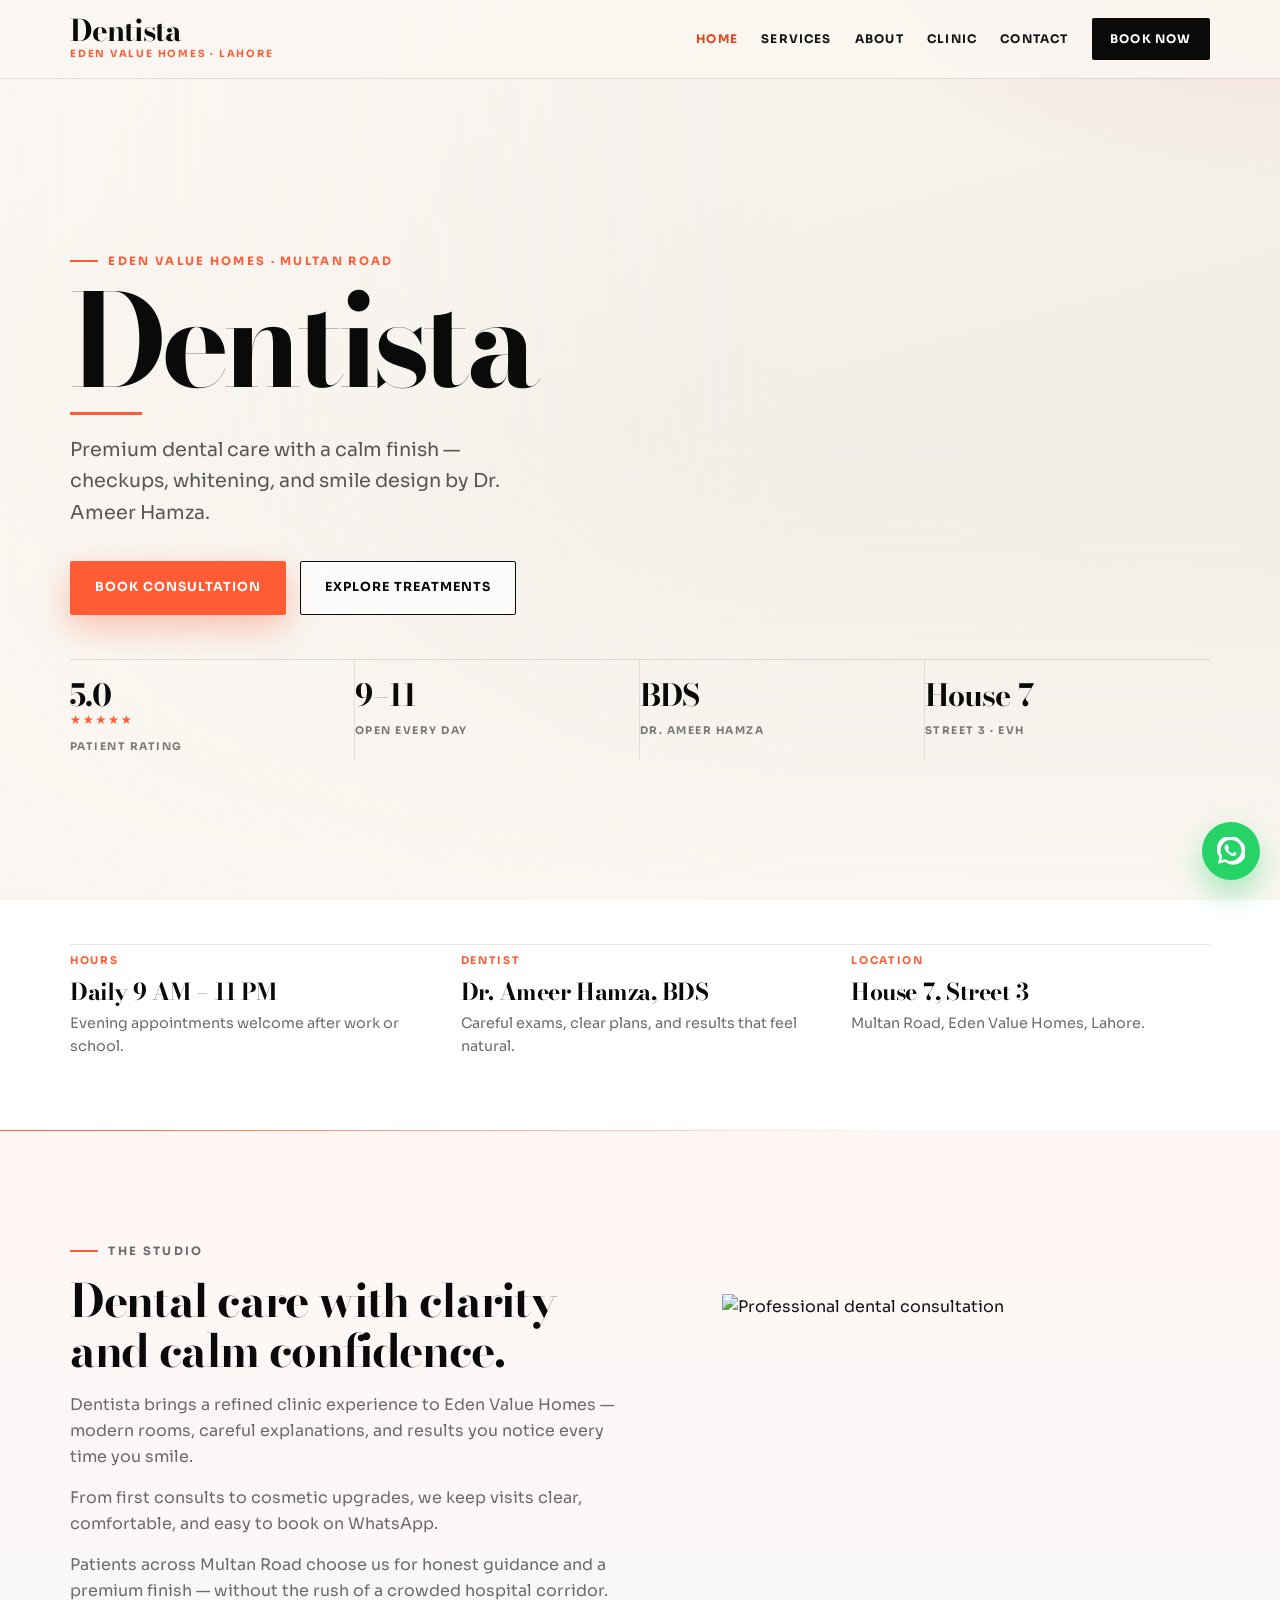
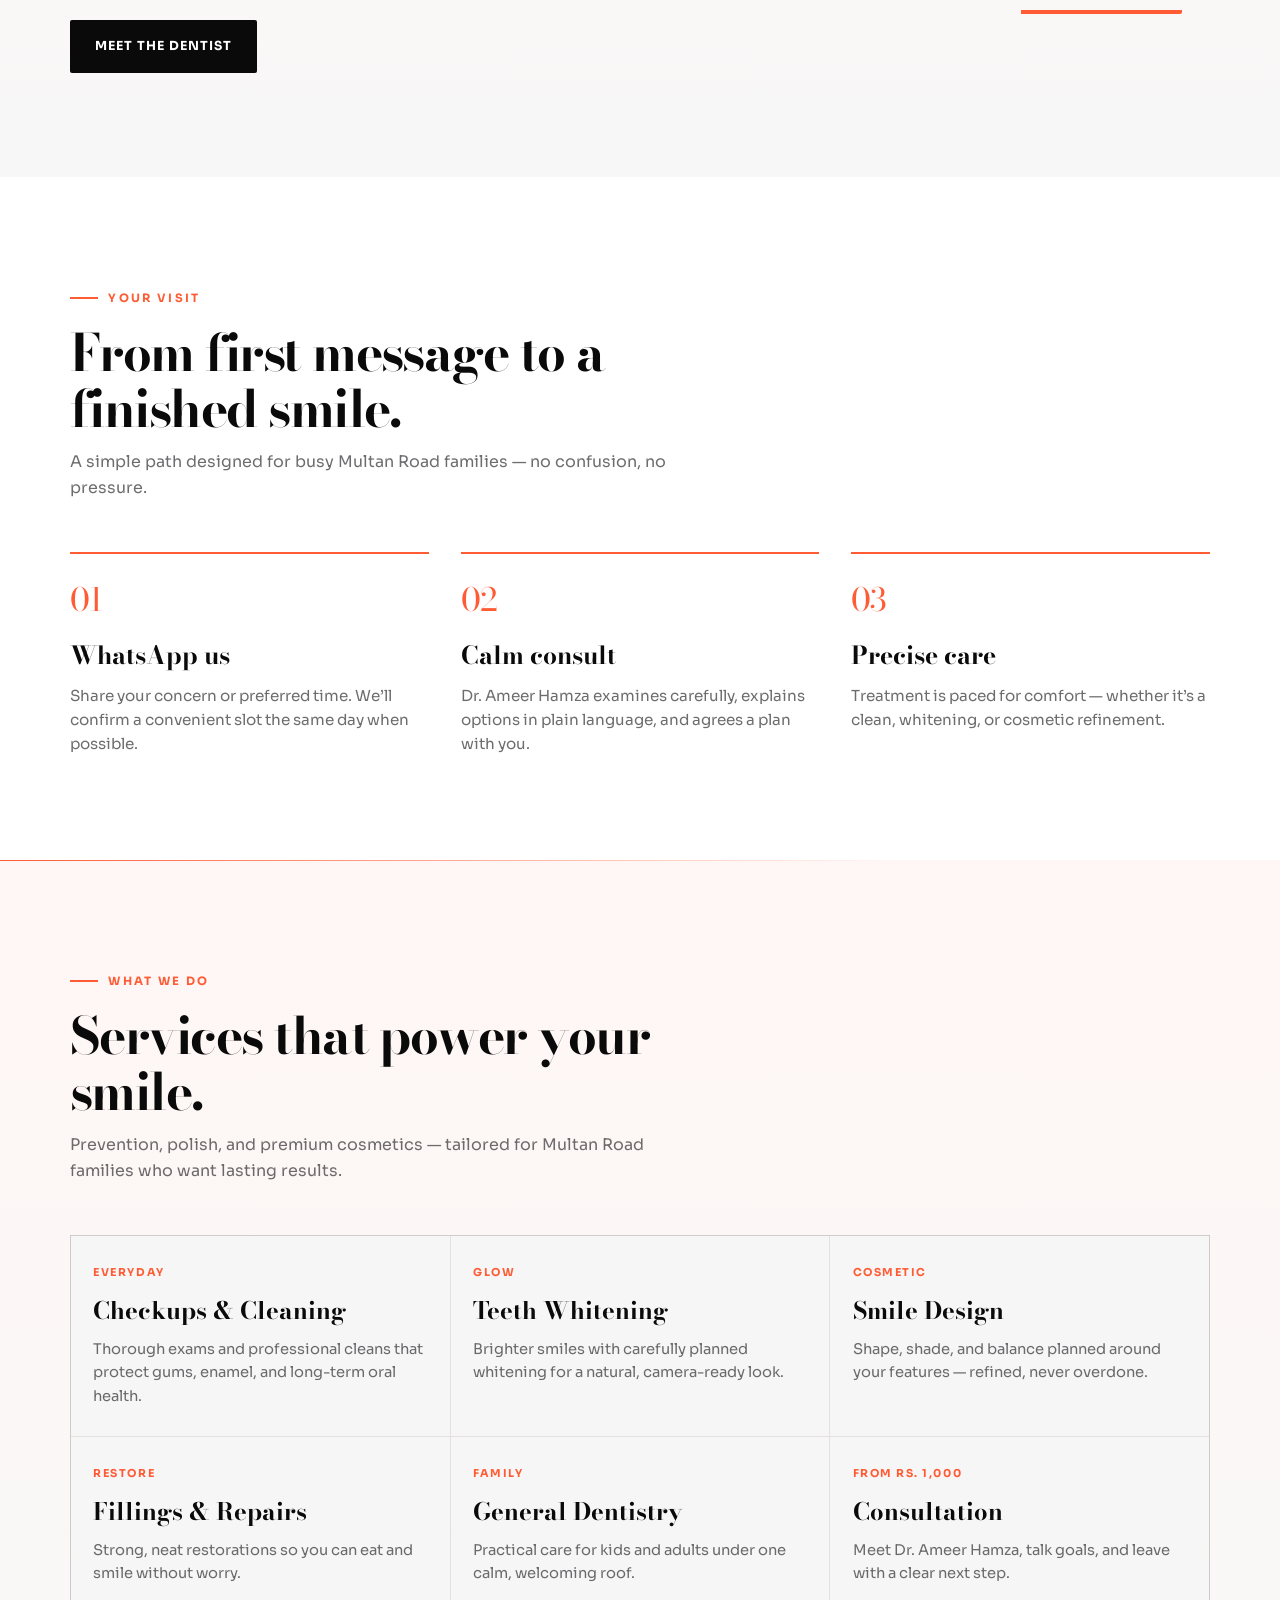
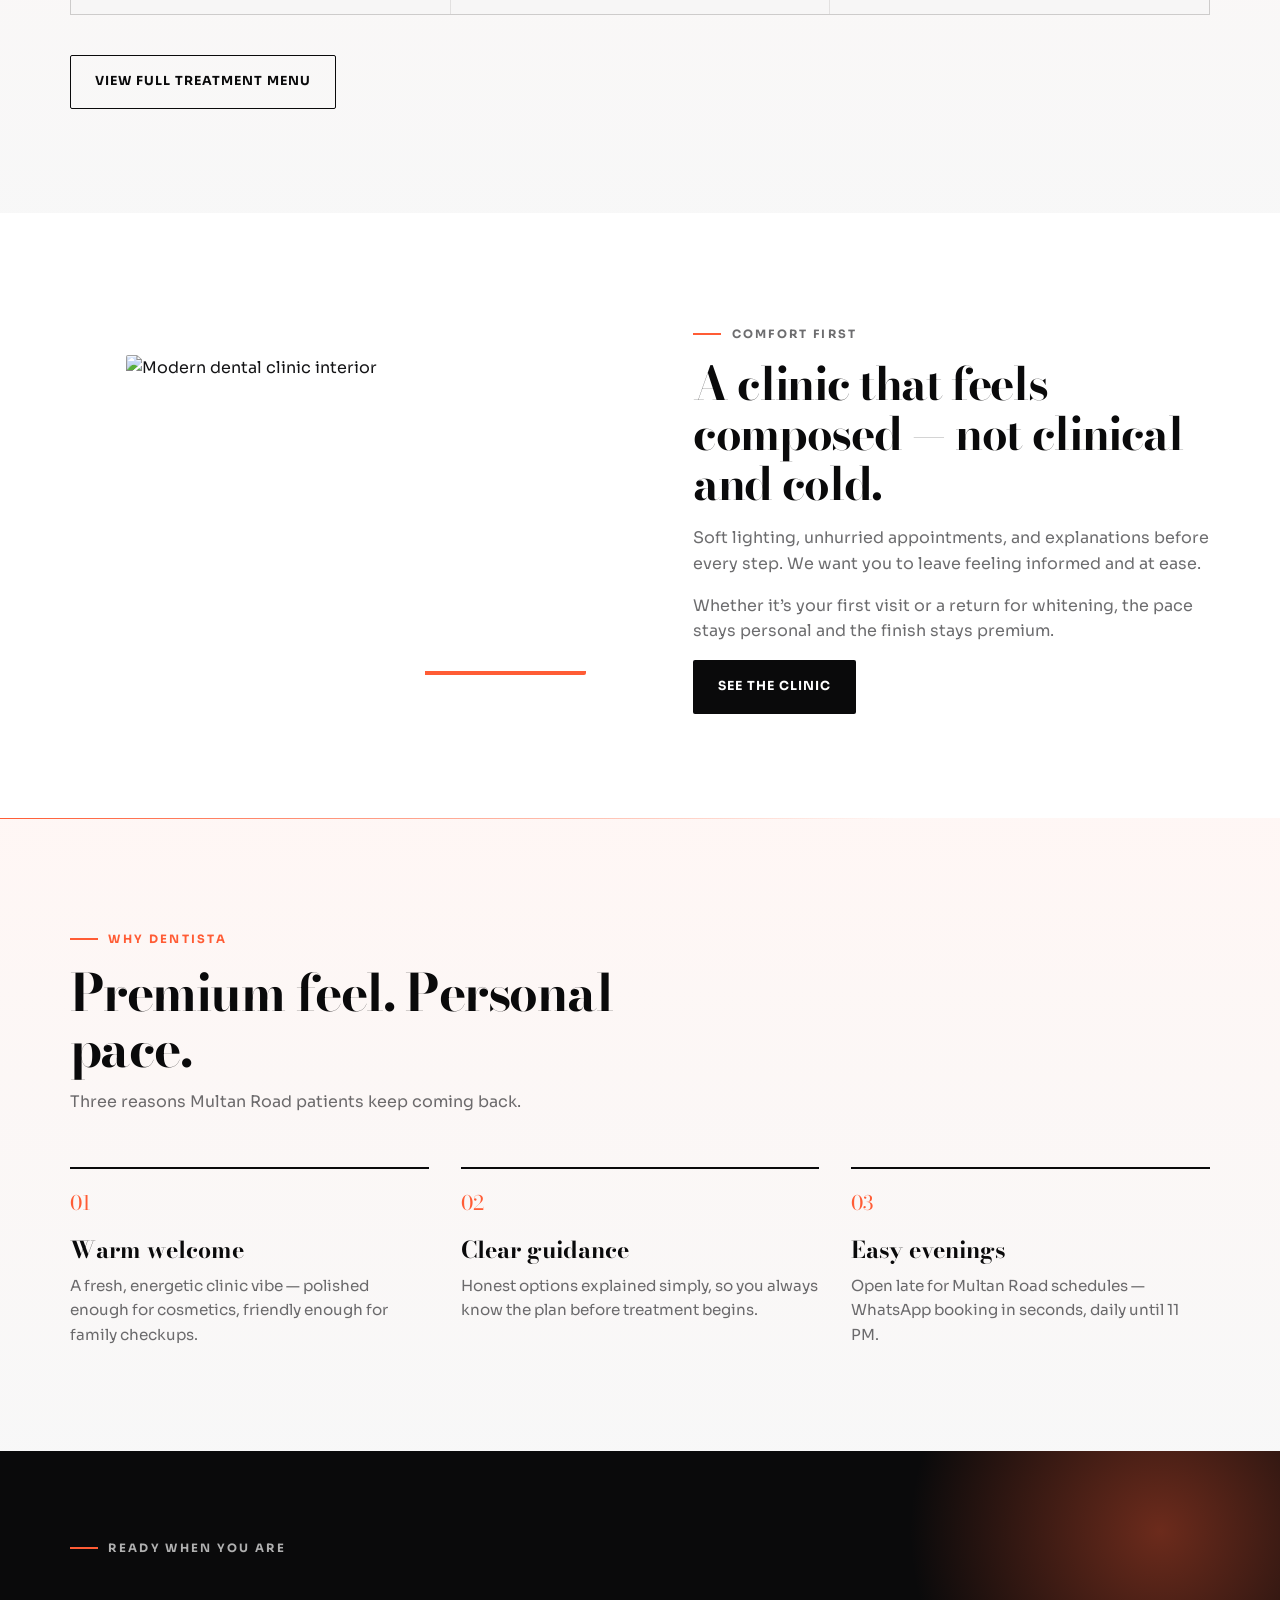
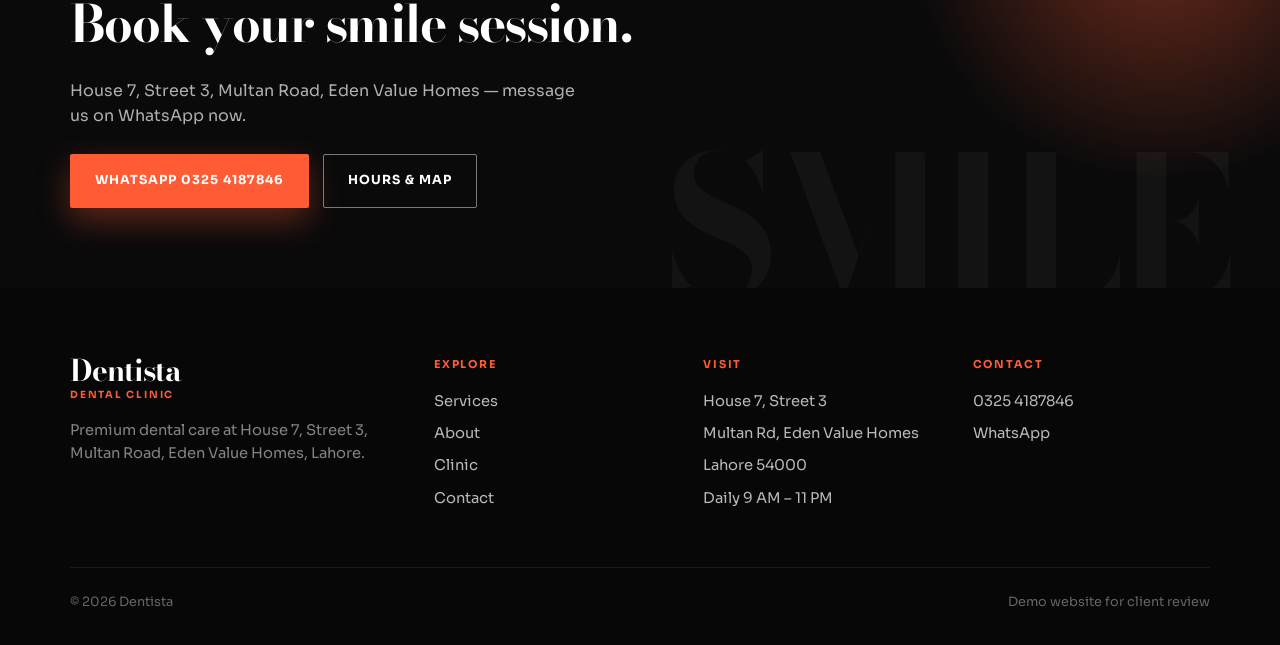
==== commit dc35a7ca: "Add rating and clinic info bar to the Dentista home banner. Surface patient rating, hours, dentist c" ====
--- a/index.html
+++ b/index.html
@@ -14,7 +14,7 @@
   <meta property="og:image" content="https://images.unsplash.com/photo-1606811841689-23dfddce3e95?auto=format&fit=crop&w=1200&q=80" />
   <meta name="theme-color" content="#0a0a0b" />
   <link rel="icon" href="data:image/svg+xml,<svg xmlns='http://www.w3.org/2000/svg' viewBox='0 0 100 100'><text y='.9em' font-size='90'>D</text></svg>" />
-  <link rel="stylesheet" href="css/styles.css?v=porcelain7" />
+  <link rel="stylesheet" href="css/styles.css?v=hero-bar1" />
   <script type="application/ld+json">
   {
     "@context": "https://schema.org",
@@ -77,6 +77,25 @@
             <a class="btn btn-outline" href="services.html">Explore Treatments</a>
           </div>
         </div>
+        <div class="hero-bar" aria-label="Clinic highlights">
+          <div class="hero-bar-item">
+            <strong>5.0</strong>
+            <span class="hero-stars" aria-hidden="true">★★★★★</span>
+            <span>Patient rating</span>
+          </div>
+          <div class="hero-bar-item">
+            <strong>9–11</strong>
+            <span>Open every day</span>
+          </div>
+          <div class="hero-bar-item">
+            <strong>BDS</strong>
+            <span>Dr. Ameer Hamza</span>
+          </div>
+          <div class="hero-bar-item">
+            <strong>House 7</strong>
+            <span>Street 3 · EVH</span>
+          </div>
+        </div>
       </div>
     </section>
 
--- a/css/styles.css
+++ b/css/styles.css
@@ -218,7 +218,7 @@
   min-height: 100vh;
   min-height: 100svh;
   display: flex;
-  align-items: center;
+  align-items: flex-end;
   overflow: hidden;
   color: var(--void);
 }
@@ -245,7 +245,7 @@
   z-index: 1;
   pointer-events: none;
   background:
-    linear-gradient(180deg, transparent 72%, rgba(250, 246, 241, 0.7) 92%, var(--cream) 100%),
+    linear-gradient(180deg, transparent 48%, rgba(250, 246, 241, 0.55) 72%, var(--cream) 100%),
     linear-gradient(90deg,
       rgba(250, 246, 241, 0.88) 0%,
       rgba(250, 246, 241, 0.55) 28%,
@@ -258,7 +258,10 @@
   z-index: 3;
   width: min(100% - 2.5rem, var(--max));
   margin-inline: auto;
-  padding: calc(var(--nav-h) + 1rem) 0 3rem;
+  padding: calc(var(--nav-h) + 2rem) 0 2.25rem;
+  display: flex;
+  flex-direction: column;
+  gap: 2.75rem;
 }
 
 .hero-content {
@@ -331,16 +334,70 @@
   border-color: var(--void);
 }
 
+.hero-bar {
+  display: grid;
+  grid-template-columns: repeat(4, 1fr);
+  gap: 0;
+  border-top: 1px solid rgba(20, 20, 22, 0.12);
+  animation: fadeUp 0.9s 0.4s var(--ease) both;
+}
+
+.hero-bar-item {
+  padding: 1.25rem 1.1rem 0.15rem 0;
+  border-right: 1px solid rgba(20, 20, 22, 0.1);
+}
+
+.hero-bar-item:last-child {
+  border-right: 0;
+  padding-right: 0;
+}
+
+.hero-bar-item strong {
+  display: block;
+  font-family: var(--font-display);
+  font-size: clamp(1.55rem, 2.4vw, 1.9rem);
+  color: var(--void);
+  letter-spacing: -0.03em;
+  line-height: 1;
+  margin-bottom: 0.35rem;
+}
+
+.hero-stars {
+  display: block;
+  color: var(--ember);
+  font-size: 0.78rem;
+  letter-spacing: 0.12em;
+  line-height: 1;
+  margin: -0.1rem 0 0.35rem;
+}
+
+.hero-bar-item span:not(.hero-stars) {
+  font-size: 0.66rem;
+  font-weight: 700;
+  letter-spacing: 0.14em;
+  text-transform: uppercase;
+  color: rgba(20, 20, 22, 0.55);
+}
+
+@media (max-width: 800px) {
+  .hero-bar { grid-template-columns: repeat(2, 1fr); }
+  .hero-bar-item {
+    border-right: 0;
+    border-bottom: 1px solid rgba(20, 20, 22, 0.1);
+    padding: 1rem 0.75rem 1rem 0;
+  }
+  .hero-bar-item:nth-child(odd) { padding-right: 0.75rem; }
+  .hero-bar-item:nth-child(even) { padding-left: 0.75rem; }
+  .hero-bar-item:nth-last-child(-n + 2) { border-bottom: 0; }
+}
+
 @media (max-width: 700px) {
-  .hero-shell { padding: calc(var(--nav-h) + 1.5rem) 0 2.75rem; }
+  .hero-shell { padding: calc(var(--nav-h) + 1.5rem) 0 1.75rem; gap: 2rem; }
   .hero-content { max-width: 100%; }
   .hero-media img { object-position: 78% 40%; }
   .hero-atmosphere {
     background:
-      linear-gradient(180deg, transparent 45%, rgba(250, 246, 241, 0.75) 72%, var(--cream) 100%),
-      linear-gradient(180deg,
-        rgba(250, 246, 241, 0.35) 0%,
-        transparent 30%),
+      linear-gradient(180deg, transparent 35%, rgba(250, 246, 241, 0.8) 68%, var(--cream) 100%),
       linear-gradient(90deg,
         rgba(250, 246, 241, 0.82) 0%,
         rgba(250, 246, 241, 0.35) 55%,
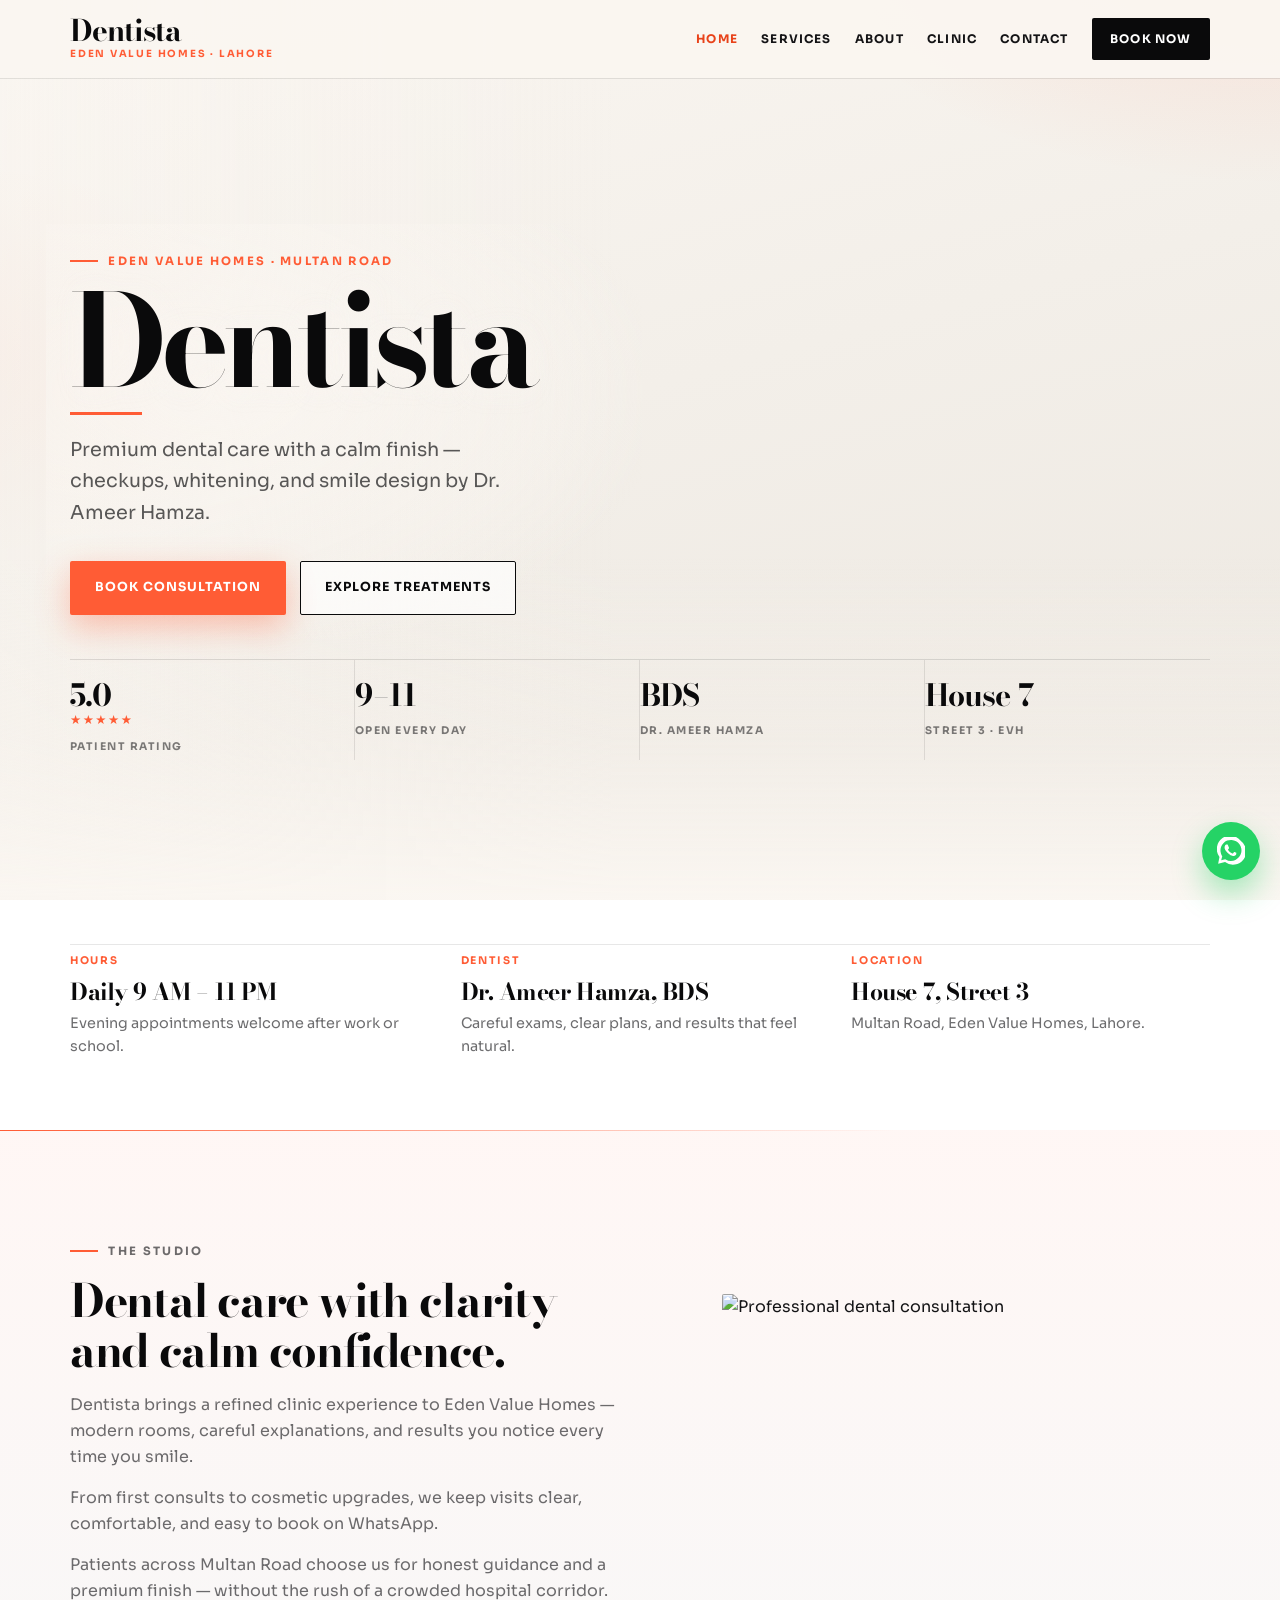
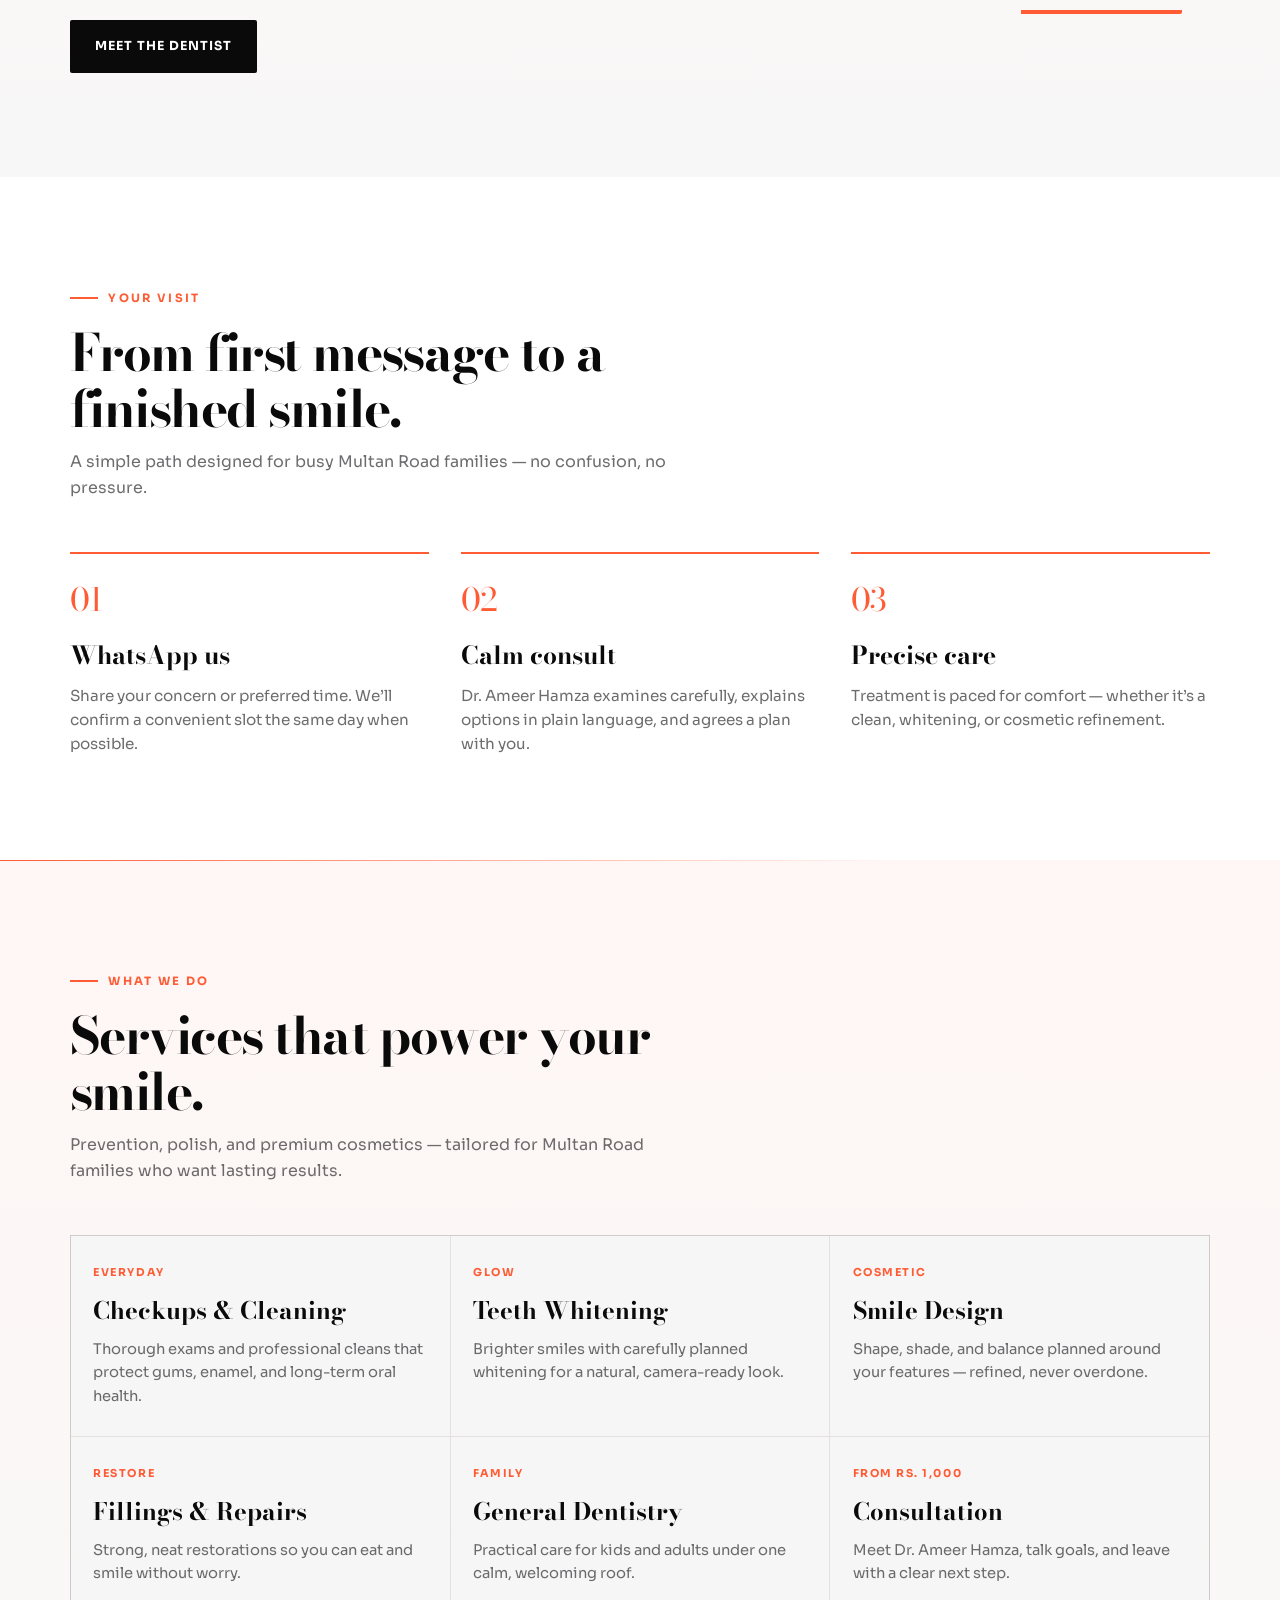
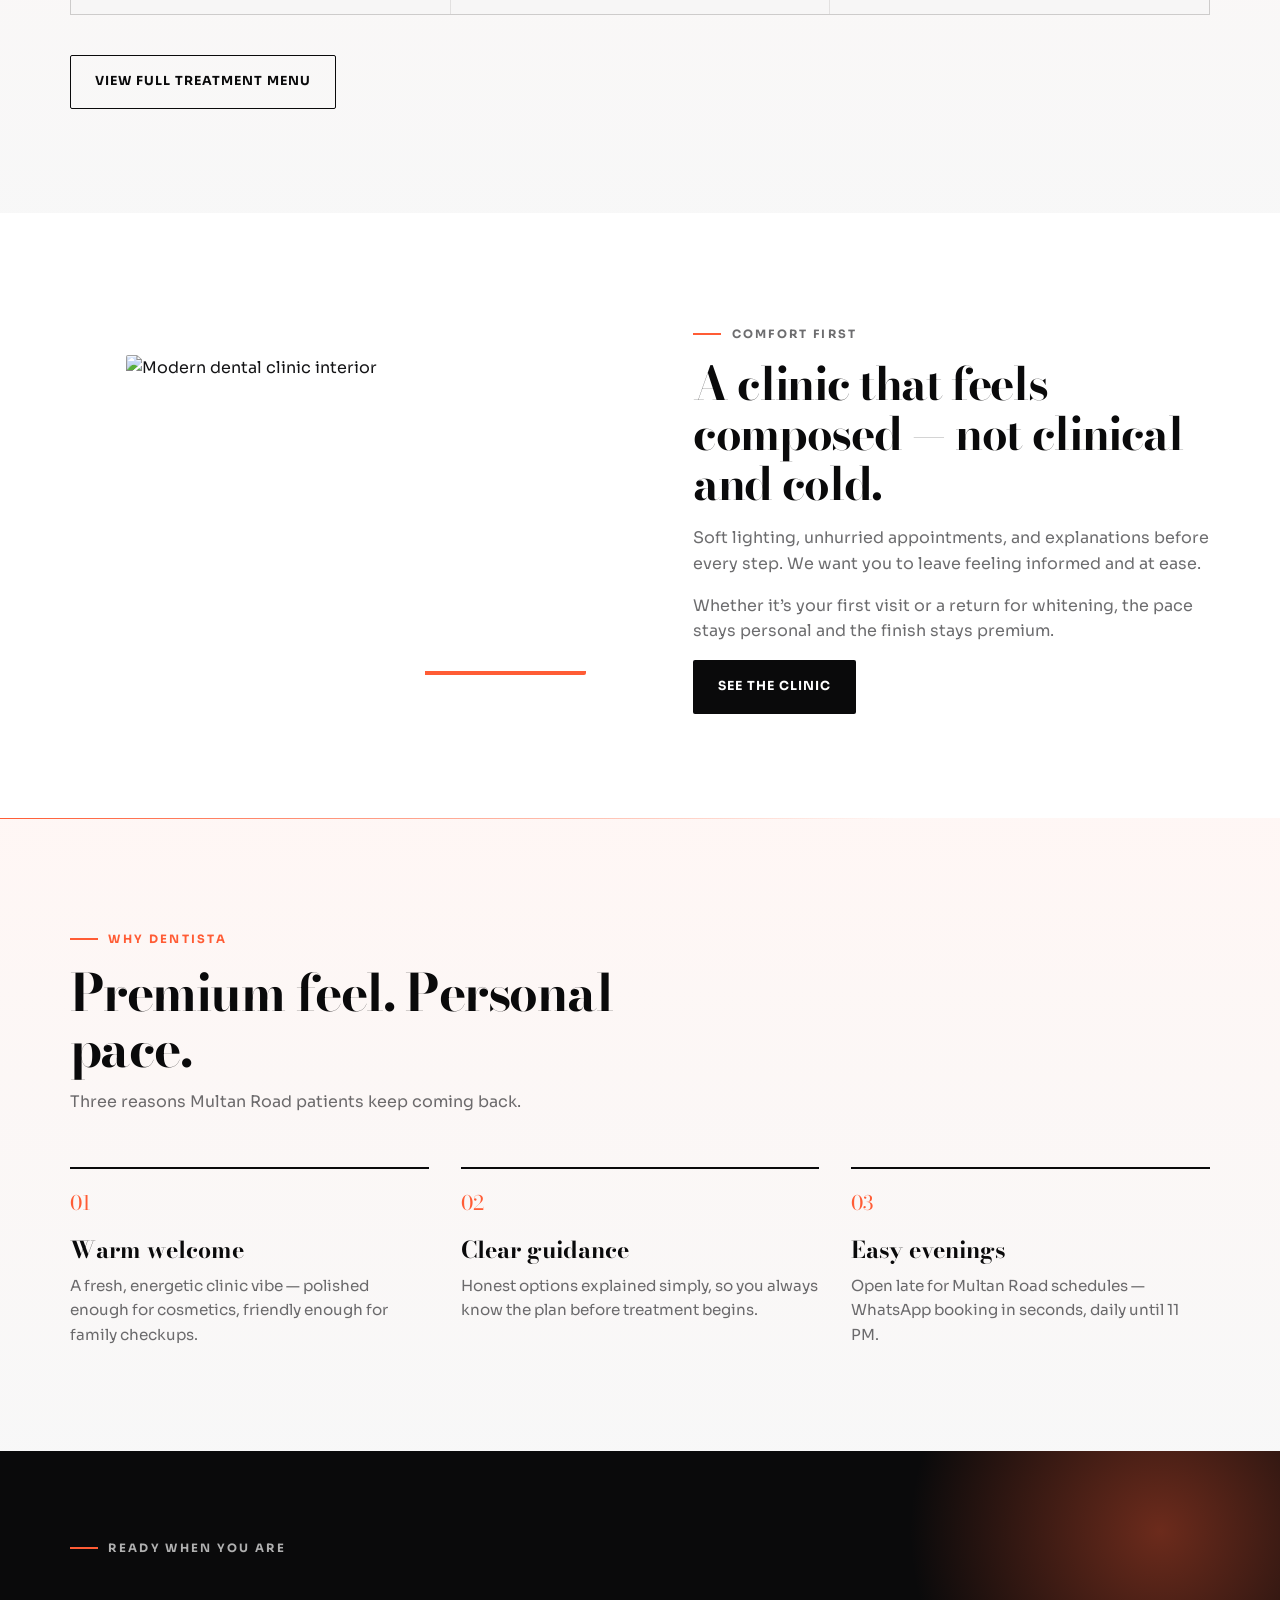
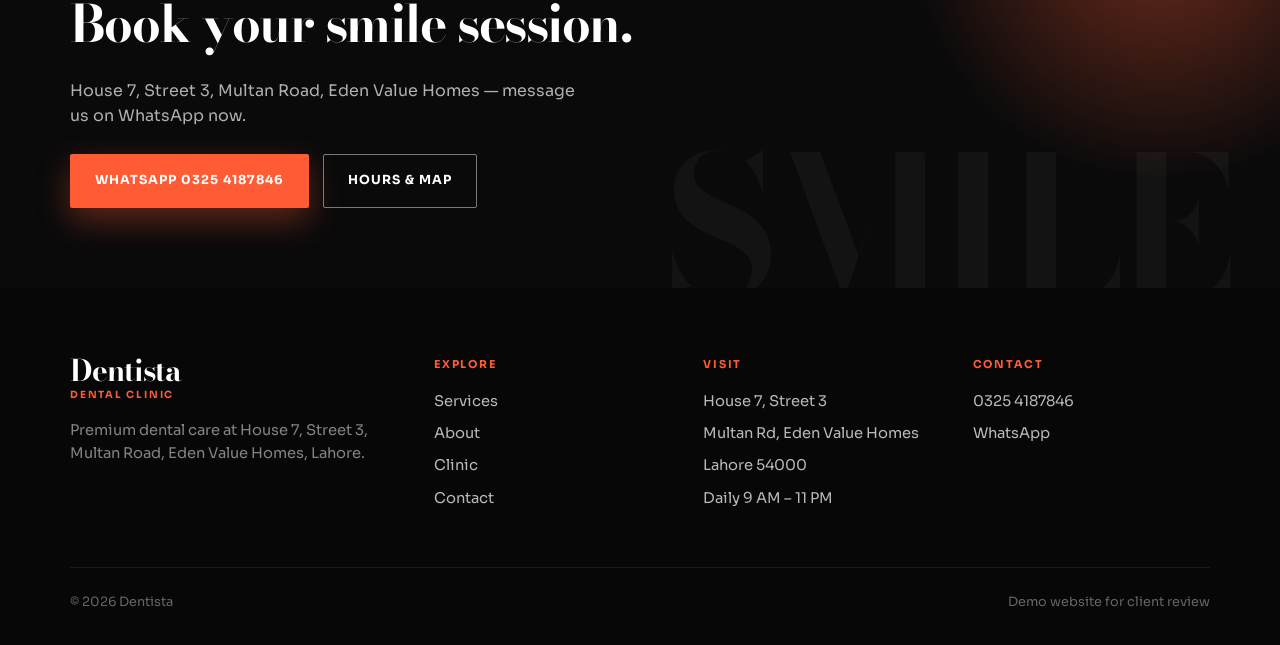
==== commit cec6532e: "Clarify Dentista hero background by reducing the cream wash. Keep a light text halo so copy stays re" ====
--- a/index.html
+++ b/index.html
@@ -14,7 +14,7 @@
   <meta property="og:image" content="https://images.unsplash.com/photo-1606811841689-23dfddce3e95?auto=format&fit=crop&w=1200&q=80" />
   <meta name="theme-color" content="#0a0a0b" />
   <link rel="icon" href="data:image/svg+xml,<svg xmlns='http://www.w3.org/2000/svg' viewBox='0 0 100 100'><text y='.9em' font-size='90'>D</text></svg>" />
-  <link rel="stylesheet" href="css/styles.css?v=hero-bar1" />
+  <link rel="stylesheet" href="css/styles.css?v=hero-clear2" />
   <script type="application/ld+json">
   {
     "@context": "https://schema.org",
--- a/css/styles.css
+++ b/css/styles.css
@@ -233,9 +233,9 @@
   width: 100%;
   height: 100%;
   object-fit: cover;
-  object-position: 65% 40%;
+  object-position: 70% 38%;
   transform: scale(1.02);
-  filter: brightness(1.04) contrast(1.1) saturate(1.08);
+  filter: brightness(1.08) contrast(1.12) saturate(1.12);
   animation: heroZoom 24s var(--ease) both;
 }
 
@@ -245,12 +245,11 @@
   z-index: 1;
   pointer-events: none;
   background:
-    linear-gradient(180deg, transparent 48%, rgba(250, 246, 241, 0.55) 72%, var(--cream) 100%),
+    linear-gradient(180deg, transparent 62%, rgba(250, 246, 241, 0.28) 82%, var(--cream) 100%),
     linear-gradient(90deg,
-      rgba(250, 246, 241, 0.88) 0%,
-      rgba(250, 246, 241, 0.55) 28%,
-      rgba(250, 246, 241, 0.12) 48%,
-      transparent 62%);
+      rgba(250, 246, 241, 0.42) 0%,
+      rgba(250, 246, 241, 0.16) 24%,
+      transparent 48%);
 }
 
 .hero-shell {
@@ -269,6 +268,15 @@
   max-width: 34rem;
 }
 
+.hero-content::before {
+  content: '';
+  position: absolute;
+  z-index: -1;
+  inset: -1.25rem -1.75rem -1.5rem -1.5rem;
+  background: radial-gradient(ellipse at 30% 40%, rgba(250, 246, 241, 0.82) 0%, rgba(250, 246, 241, 0.35) 55%, transparent 75%);
+  pointer-events: none;
+}
+
 .eyebrow {
   font-size: 0.72rem;
   font-weight: 700;
@@ -298,6 +306,7 @@
   letter-spacing: -0.045em;
   color: var(--void);
   margin-bottom: 0.35rem;
+  text-shadow: 0 2px 28px rgba(250, 246, 241, 0.85);
   animation: fadeUp 0.95s 0.12s var(--ease) both;
 }
 
@@ -397,11 +406,11 @@
   .hero-media img { object-position: 78% 40%; }
   .hero-atmosphere {
     background:
-      linear-gradient(180deg, transparent 35%, rgba(250, 246, 241, 0.8) 68%, var(--cream) 100%),
+      linear-gradient(180deg, transparent 42%, rgba(250, 246, 241, 0.4) 72%, var(--cream) 100%),
       linear-gradient(90deg,
-        rgba(250, 246, 241, 0.82) 0%,
-        rgba(250, 246, 241, 0.35) 55%,
-        transparent 85%);
+        rgba(250, 246, 241, 0.4) 0%,
+        rgba(250, 246, 241, 0.12) 50%,
+        transparent 78%);
   }
 }
 
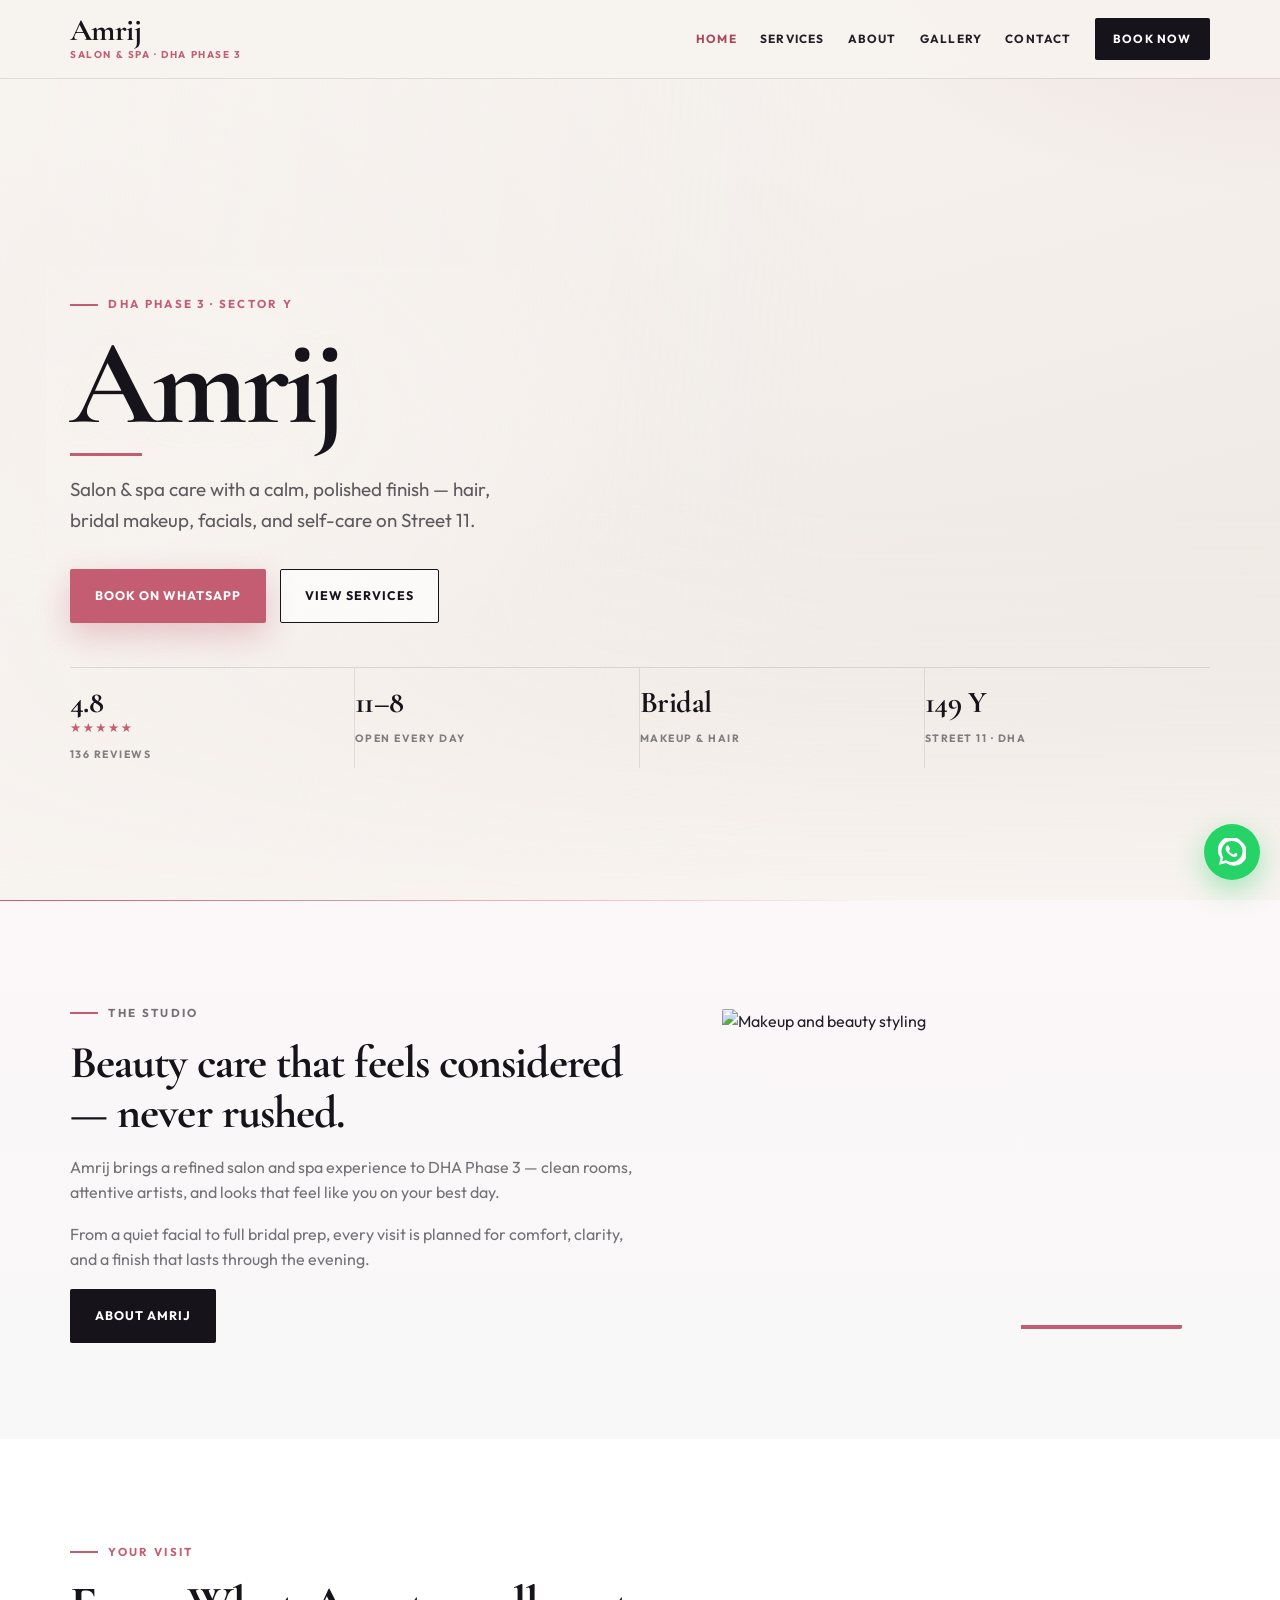
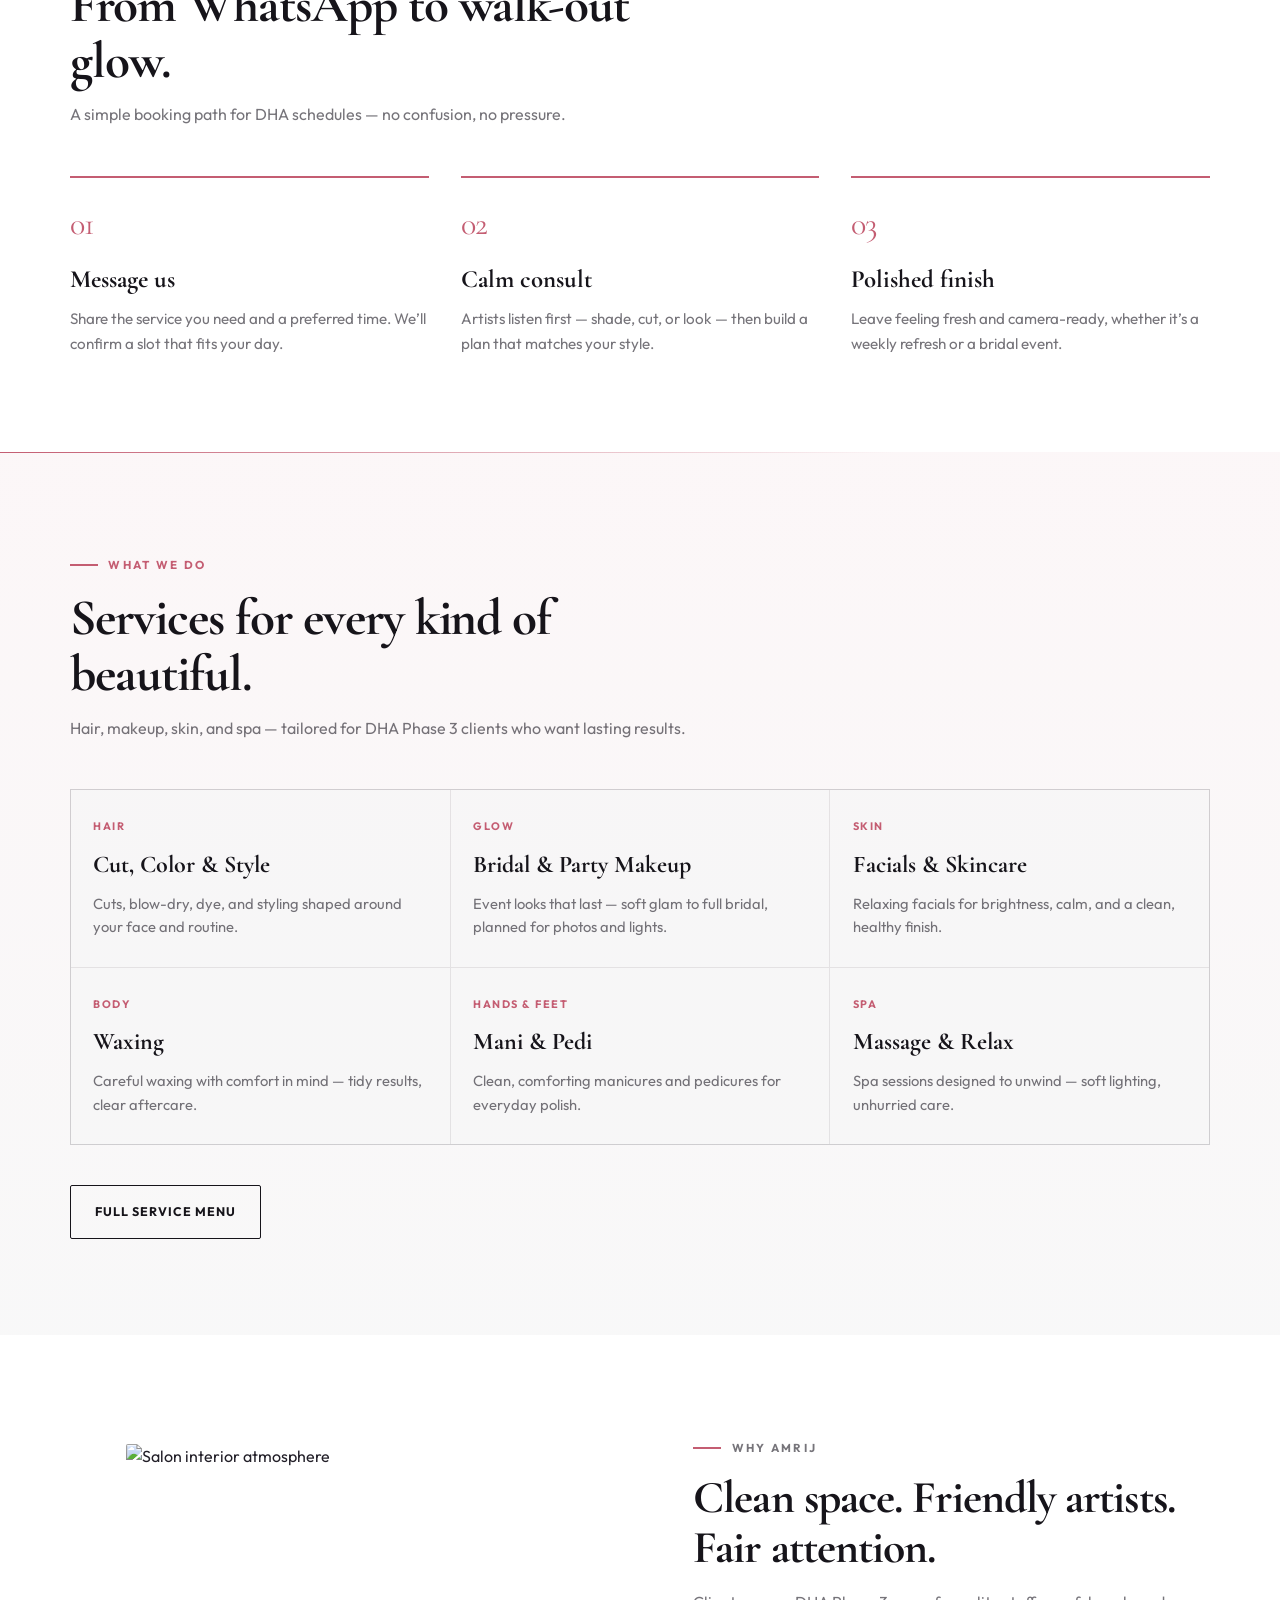
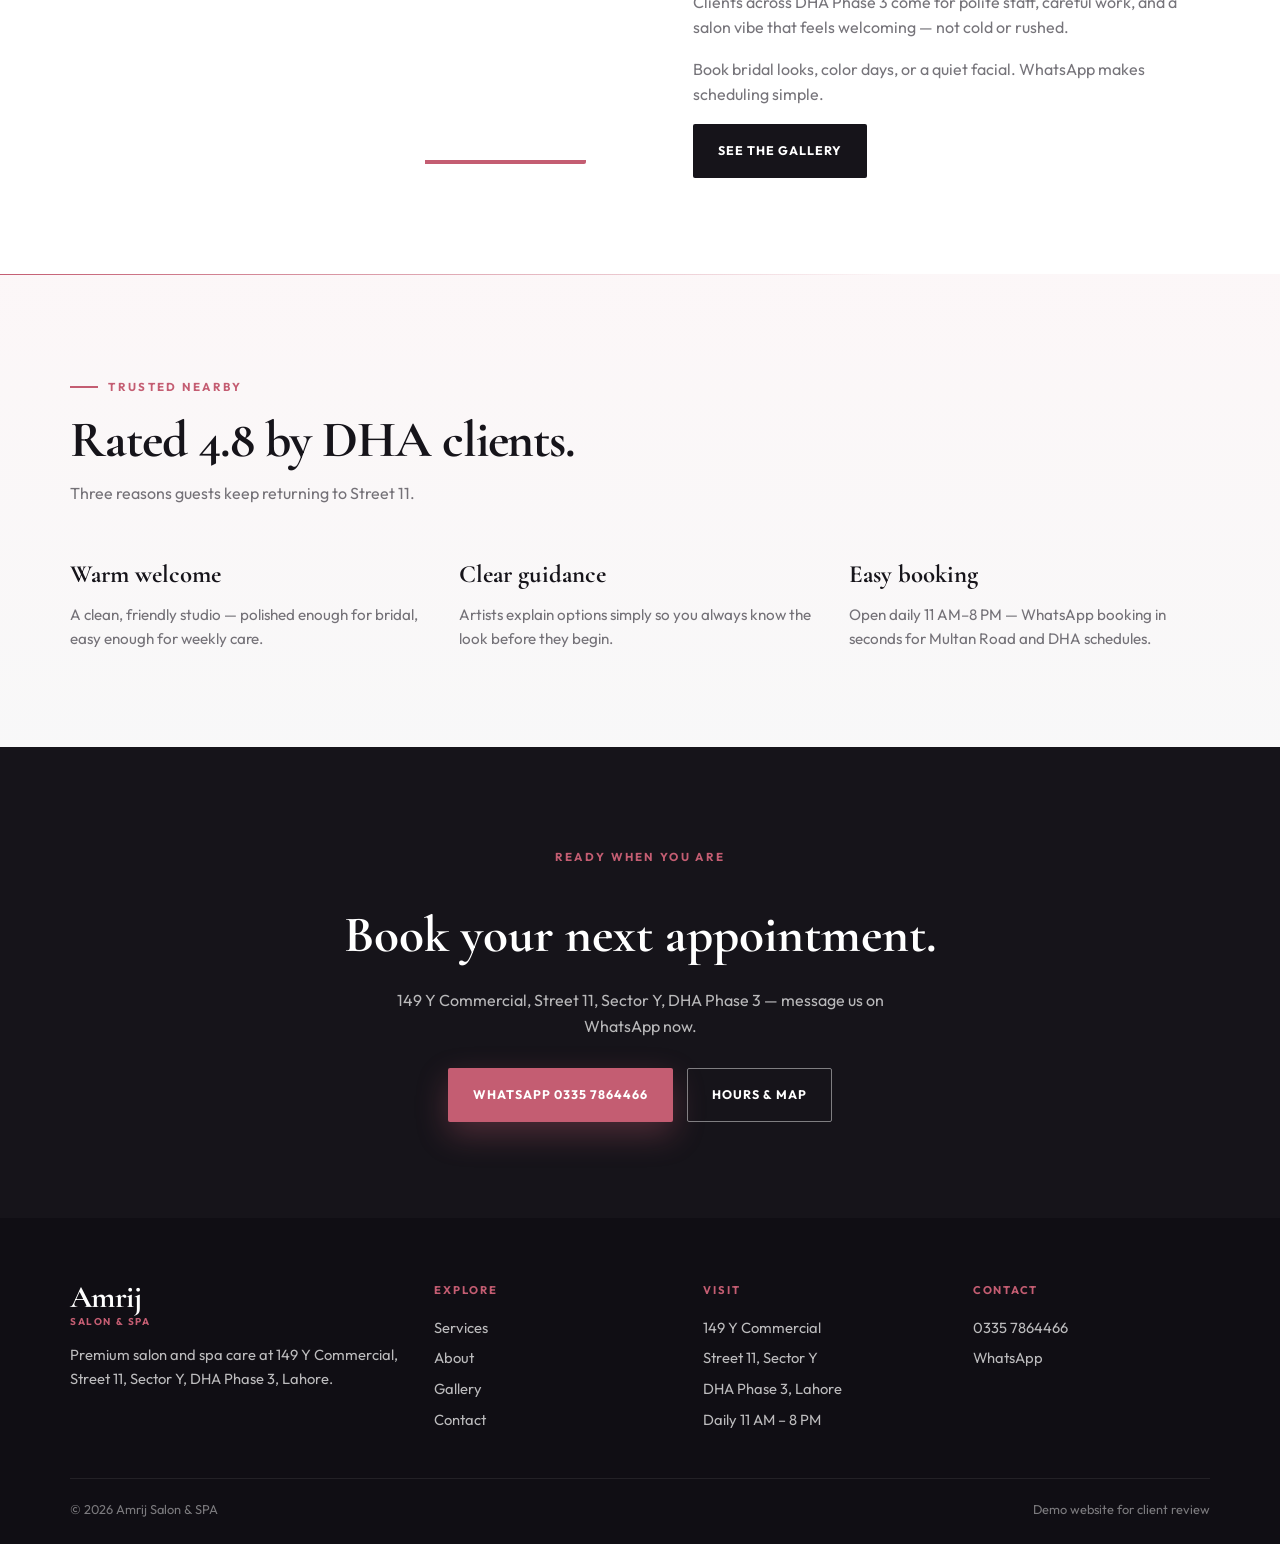
==== commit 744402c2: "Rebuild demo site for Amrij Salon & SPA in DHA Phase 3. Replace Dentista with a WhatsApp-ready salon" ====
--- a/index.html
+++ b/index.html
@@ -3,30 +3,30 @@
 <head>
   <meta charset="UTF-8" />
   <meta name="viewport" content="width=device-width, initial-scale=1.0" />
-  <title>Dentista | Premium Dental Clinic in Eden Value Homes, Lahore</title>
-  <meta name="description" content="Dentista on Multan Road, Eden Value Homes — checkups, cosmetic dentistry, whitening &amp; smile care. House 7, Street 3. WhatsApp 0325 4187846." />
-  <meta name="keywords" content="Dentista Lahore, dentist Eden Value Homes, dental clinic Multan Road, Dr Ameer Hamza" />
+  <title>Amrij Salon &amp; SPA | DHA Phase 3, Lahore</title>
+  <meta name="description" content="Amrij Salon &amp; SPA in DHA Phase 3 — hair, bridal makeup, facials, waxing &amp; spa. 149 Y Commercial, Street 11. WhatsApp 0335 7864466." />
+  <meta name="keywords" content="Amrij Salon Lahore, salon DHA Phase 3, bridal makeup DHA, spa Sector Y" />
   <link rel="canonical" href="https://saimawan185.github.io/demo_website_1/" />
   <meta property="og:type" content="website" />
-  <meta property="og:title" content="Dentista | Eden Value Homes, Lahore" />
-  <meta property="og:description" content="Energetic, modern dental care near Multan Road — book on WhatsApp." />
+  <meta property="og:title" content="Amrij Salon &amp; SPA | DHA Phase 3, Lahore" />
+  <meta property="og:description" content="Premium salon &amp; spa care in DHA Phase 3 — book on WhatsApp." />
   <meta property="og:url" content="https://saimawan185.github.io/demo_website_1/" />
-  <meta property="og:image" content="https://images.unsplash.com/photo-1606811841689-23dfddce3e95?auto=format&fit=crop&w=1200&q=80" />
-  <meta name="theme-color" content="#0a0a0b" />
-  <link rel="icon" href="data:image/svg+xml,<svg xmlns='http://www.w3.org/2000/svg' viewBox='0 0 100 100'><text y='.9em' font-size='90'>D</text></svg>" />
-  <link rel="stylesheet" href="css/styles.css?v=hero-clear2" />
+  <meta property="og:image" content="https://images.unsplash.com/photo-1560066984-138dadb4c035?auto=format&fit=crop&w=1200&q=80" />
+  <meta name="theme-color" content="#16141a" />
+  <link rel="icon" href="data:image/svg+xml,<svg xmlns='http://www.w3.org/2000/svg' viewBox='0 0 100 100'><text y='.9em' font-size='90'>A</text></svg>" />
+  <link rel="stylesheet" href="css/styles.css" />
   <script type="application/ld+json">
   {
     "@context": "https://schema.org",
-    "@type": "Dentist",
-    "name": "Dentista",
+    "@type": "BeautySalon",
+    "name": "Amrij Salon & SPA",
     "url": "https://saimawan185.github.io/demo_website_1/",
-    "telephone": "+923254187846",
-    "image": "https://images.unsplash.com/photo-1606811841689-23dfddce3e95?auto=format&fit=crop&w=1200&q=80",
+    "telephone": "+923357864466",
+    "image": "https://images.unsplash.com/photo-1560066984-138dadb4c035?auto=format&fit=crop&w=1200&q=80",
     "address": {
       "@type": "PostalAddress",
-      "streetAddress": "House no 7, Street 3, Multan Road",
-      "addressLocality": "Eden Value Homes",
+      "streetAddress": "149 Y Commercial, Street 11, Sector Y",
+      "addressLocality": "DHA Phase 3",
       "addressRegion": "Lahore",
       "postalCode": "54000",
       "addressCountry": "PK"
@@ -34,8 +34,13 @@
     "openingHoursSpecification": {
       "@type": "OpeningHoursSpecification",
       "dayOfWeek": ["Monday","Tuesday","Wednesday","Thursday","Friday","Saturday","Sunday"],
-      "opens": "09:00",
-      "closes": "23:00"
+      "opens": "11:00",
+      "closes": "20:00"
+    },
+    "aggregateRating": {
+      "@type": "AggregateRating",
+      "ratingValue": "4.8",
+      "reviewCount": "136"
     }
   }
   </script>
@@ -43,9 +48,9 @@
 <body>
   <header class="site-header solid">
     <div class="container nav-inner">
-      <a href="index.html" class="brand" aria-label="Dentista home">
-        <span class="brand-name">Dentista</span>
-        <span class="brand-tag">Eden Value Homes · Lahore</span>
+      <a href="index.html" class="brand" aria-label="Amrij home">
+        <span class="brand-name">Amrij</span>
+        <span class="brand-tag">Salon &amp; SPA · DHA Phase 3</span>
       </a>
       <button class="nav-toggle" type="button" aria-label="Open menu" aria-expanded="false">
         <span></span><span></span><span></span>
@@ -54,9 +59,9 @@
         <a href="index.html" class="is-active">Home</a>
         <a href="services.html">Services</a>
         <a href="about.html">About</a>
-        <a href="gallery.html">Clinic</a>
+        <a href="gallery.html">Gallery</a>
         <a href="contact.html">Contact</a>
-        <a class="nav-cta" href="https://wa.me/923254187846" target="_blank" rel="noopener">Book Now</a>
+        <a class="nav-cta" href="https://wa.me/923357864466" target="_blank" rel="noopener">Book Now</a>
       </nav>
     </div>
   </header>
@@ -64,57 +69,37 @@
   <main>
     <section class="hero">
       <div class="hero-media" aria-hidden="true">
-        <img src="https://images.unsplash.com/photo-1629909613654-28e377c37b09?auto=format&fit=crop&w=2400&q=90" alt="" width="2400" height="1467" />
+        <img src="https://images.unsplash.com/photo-1560066984-138dadb4c035?auto=format&fit=crop&w=2400&q=90" alt="" width="2400" height="1600" />
       </div>
       <div class="hero-atmosphere" aria-hidden="true"></div>
       <div class="hero-shell">
         <div class="hero-content">
-          <p class="eyebrow">Eden Value Homes · Multan Road</p>
-          <h1 class="hero-brand">Dentista</h1>
-          <p class="hero-text">Premium dental care with a calm finish — checkups, whitening, and smile design by Dr. Ameer Hamza.</p>
+          <p class="eyebrow">DHA Phase 3 · Sector Y</p>
+          <h1 class="hero-brand">Amrij</h1>
+          <p class="hero-text">Salon &amp; spa care with a calm, polished finish — hair, bridal makeup, facials, and self-care on Street 11.</p>
           <div class="btn-group">
-            <a class="btn btn-primary" href="https://wa.me/923254187846" target="_blank" rel="noopener">Book Consultation</a>
-            <a class="btn btn-outline" href="services.html">Explore Treatments</a>
-          </div>
-        </div>
-        <div class="hero-bar" aria-label="Clinic highlights">
-          <div class="hero-bar-item">
-            <strong>5.0</strong>
+            <a class="btn btn-primary" href="https://wa.me/923357864466" target="_blank" rel="noopener">Book on WhatsApp</a>
+            <a class="btn btn-outline" href="services.html">View Services</a>
+          </div>
+        </div>
+        <div class="hero-bar" aria-label="Salon highlights">
+          <div class="hero-bar-item">
+            <strong>4.8</strong>
             <span class="hero-stars" aria-hidden="true">★★★★★</span>
-            <span>Patient rating</span>
-          </div>
-          <div class="hero-bar-item">
-            <strong>9–11</strong>
+            <span>136 reviews</span>
+          </div>
+          <div class="hero-bar-item">
+            <strong>11–8</strong>
             <span>Open every day</span>
           </div>
           <div class="hero-bar-item">
-            <strong>BDS</strong>
-            <span>Dr. Ameer Hamza</span>
-          </div>
-          <div class="hero-bar-item">
-            <strong>House 7</strong>
-            <span>Street 3 · EVH</span>
-          </div>
-        </div>
-      </div>
-    </section>
-
-    <section class="visit-strip">
-      <div class="container visit-strip-grid">
-        <div class="visit-item reveal">
-          <span class="visit-label">Hours</span>
-          <strong>Daily 9 AM – 11 PM</strong>
-          <p>Evening appointments welcome after work or school.</p>
-        </div>
-        <div class="visit-item reveal">
-          <span class="visit-label">Dentist</span>
-          <strong>Dr. Ameer Hamza, BDS</strong>
-          <p>Careful exams, clear plans, and results that feel natural.</p>
-        </div>
-        <div class="visit-item reveal">
-          <span class="visit-label">Location</span>
-          <strong>House 7, Street 3</strong>
-          <p>Multan Road, Eden Value Homes, Lahore.</p>
+            <strong>Bridal</strong>
+            <span>Makeup &amp; hair</span>
+          </div>
+          <div class="hero-bar-item">
+            <strong>149 Y</strong>
+            <span>Street 11 · DHA</span>
+          </div>
         </div>
       </div>
     </section>
@@ -123,14 +108,13 @@
       <div class="container split">
         <div class="split-copy reveal-left">
           <p class="eyebrow">The studio</p>
-          <h2>Dental care with clarity and calm confidence.</h2>
-          <p>Dentista brings a refined clinic experience to Eden Value Homes — modern rooms, careful explanations, and results you notice every time you smile.</p>
-          <p>From first consults to cosmetic upgrades, we keep visits clear, comfortable, and easy to book on WhatsApp.</p>
-          <p>Patients across Multan Road choose us for honest guidance and a premium finish — without the rush of a crowded hospital corridor.</p>
-          <a class="btn btn-dark" href="about.html">Meet the Dentist</a>
+          <h2>Beauty care that feels considered — never rushed.</h2>
+          <p>Amrij brings a refined salon and spa experience to DHA Phase 3 — clean rooms, attentive artists, and looks that feel like you on your best day.</p>
+          <p>From a quiet facial to full bridal prep, every visit is planned for comfort, clarity, and a finish that lasts through the evening.</p>
+          <a class="btn btn-dark" href="about.html">About Amrij</a>
         </div>
         <div class="split-media reveal-right">
-          <img src="https://images.unsplash.com/photo-1609840114035-3c981b782dfe?auto=format&fit=crop&w=1200&q=80" alt="Professional dental consultation" width="1200" height="800" />
+          <img src="https://images.unsplash.com/photo-1522337360788-8b13dee7a37e?auto=format&fit=crop&w=1200&q=80" alt="Makeup and beauty styling" width="1200" height="800" />
         </div>
       </div>
     </section>
@@ -139,24 +123,24 @@
       <div class="container">
         <div class="section-head reveal">
           <p class="eyebrow">Your visit</p>
-          <h2>From first message to a finished smile.</h2>
-          <p>A simple path designed for busy Multan Road families — no confusion, no pressure.</p>
+          <h2>From WhatsApp to walk-out glow.</h2>
+          <p>A simple booking path for DHA schedules — no confusion, no pressure.</p>
         </div>
         <div class="journey-row stagger">
           <article class="journey-step reveal">
             <span class="journey-num">01</span>
-            <h3>WhatsApp us</h3>
-            <p>Share your concern or preferred time. We’ll confirm a convenient slot the same day when possible.</p>
+            <h3>Message us</h3>
+            <p>Share the service you need and a preferred time. We’ll confirm a slot that fits your day.</p>
           </article>
           <article class="journey-step reveal">
             <span class="journey-num">02</span>
             <h3>Calm consult</h3>
-            <p>Dr. Ameer Hamza examines carefully, explains options in plain language, and agrees a plan with you.</p>
+            <p>Artists listen first — shade, cut, or look — then build a plan that matches your style.</p>
           </article>
           <article class="journey-step reveal">
             <span class="journey-num">03</span>
-            <h3>Precise care</h3>
-            <p>Treatment is paced for comfort — whether it’s a clean, whitening, or cosmetic refinement.</p>
+            <h3>Polished finish</h3>
+            <p>Leave feeling fresh and camera-ready, whether it’s a weekly refresh or a bridal event.</p>
           </article>
         </div>
       </div>
@@ -166,43 +150,43 @@
       <div class="container">
         <div class="section-head reveal">
           <p class="eyebrow">What we do</p>
-          <h2>Services that power your smile.</h2>
-          <p>Prevention, polish, and premium cosmetics — tailored for Multan Road families who want lasting results.</p>
+          <h2>Services for every kind of beautiful.</h2>
+          <p>Hair, makeup, skin, and spa — tailored for DHA Phase 3 clients who want lasting results.</p>
         </div>
         <div class="service-grid stagger">
           <article class="service-item reveal">
-            <p class="price">Everyday</p>
-            <h3>Checkups &amp; Cleaning</h3>
-            <p>Thorough exams and professional cleans that protect gums, enamel, and long-term oral health.</p>
+            <p class="price">Hair</p>
+            <h3>Cut, Color &amp; Style</h3>
+            <p>Cuts, blow-dry, dye, and styling shaped around your face and routine.</p>
           </article>
           <article class="service-item reveal">
             <p class="price">Glow</p>
-            <h3>Teeth Whitening</h3>
-            <p>Brighter smiles with carefully planned whitening for a natural, camera-ready look.</p>
-          </article>
-          <article class="service-item reveal">
-            <p class="price">Cosmetic</p>
-            <h3>Smile Design</h3>
-            <p>Shape, shade, and balance planned around your features — refined, never overdone.</p>
-          </article>
-          <article class="service-item reveal">
-            <p class="price">Restore</p>
-            <h3>Fillings &amp; Repairs</h3>
-            <p>Strong, neat restorations so you can eat and smile without worry.</p>
-          </article>
-          <article class="service-item reveal">
-            <p class="price">Family</p>
-            <h3>General Dentistry</h3>
-            <p>Practical care for kids and adults under one calm, welcoming roof.</p>
-          </article>
-          <article class="service-item reveal">
-            <p class="price">From Rs. 1,000</p>
-            <h3>Consultation</h3>
-            <p>Meet Dr. Ameer Hamza, talk goals, and leave with a clear next step.</p>
+            <h3>Bridal &amp; Party Makeup</h3>
+            <p>Event looks that last — soft glam to full bridal, planned for photos and lights.</p>
+          </article>
+          <article class="service-item reveal">
+            <p class="price">Skin</p>
+            <h3>Facials &amp; Skincare</h3>
+            <p>Relaxing facials for brightness, calm, and a clean, healthy finish.</p>
+          </article>
+          <article class="service-item reveal">
+            <p class="price">Body</p>
+            <h3>Waxing</h3>
+            <p>Careful waxing with comfort in mind — tidy results, clear aftercare.</p>
+          </article>
+          <article class="service-item reveal">
+            <p class="price">Hands &amp; feet</p>
+            <h3>Mani &amp; Pedi</h3>
+            <p>Clean, comforting manicures and pedicures for everyday polish.</p>
+          </article>
+          <article class="service-item reveal">
+            <p class="price">Spa</p>
+            <h3>Massage &amp; Relax</h3>
+            <p>Spa sessions designed to unwind — soft lighting, unhurried care.</p>
           </article>
         </div>
         <div class="btn-group" style="margin-top: 2.5rem;">
-          <a class="btn btn-outline" href="services.html">View Full Treatment Menu</a>
+          <a class="btn btn-outline" href="services.html">Full Service Menu</a>
         </div>
       </div>
     </section>
@@ -210,14 +194,14 @@
     <section>
       <div class="container split">
         <div class="split-media reveal-left">
-          <img src="https://images.unsplash.com/photo-1629909613654-28e377c37b09?auto=format&fit=crop&w=1200&q=80" alt="Modern dental clinic interior" width="1200" height="800" />
+          <img src="https://images.unsplash.com/photo-1516975080664-ed2fc6a32937?auto=format&fit=crop&w=1200&q=80" alt="Salon interior atmosphere" width="1200" height="800" />
         </div>
         <div class="split-copy reveal-right">
-          <p class="eyebrow">Comfort first</p>
-          <h2>A clinic that feels composed — not clinical and cold.</h2>
-          <p>Soft lighting, unhurried appointments, and explanations before every step. We want you to leave feeling informed and at ease.</p>
-          <p>Whether it’s your first visit or a return for whitening, the pace stays personal and the finish stays premium.</p>
-          <a class="btn btn-dark" href="gallery.html">See the Clinic</a>
+          <p class="eyebrow">Why Amrij</p>
+          <h2>Clean space. Friendly artists. Fair attention.</h2>
+          <p>Clients across DHA Phase 3 come for polite staff, careful work, and a salon vibe that feels welcoming — not cold or rushed.</p>
+          <p>Book bridal looks, color days, or a quiet facial. WhatsApp makes scheduling simple.</p>
+          <a class="btn btn-dark" href="gallery.html">See the Gallery</a>
         </div>
       </div>
     </section>
@@ -225,22 +209,22 @@
     <section class="section-band">
       <div class="container">
         <div class="section-head reveal">
-          <p class="eyebrow">Why Dentista</p>
-          <h2>Premium feel. Personal pace.</h2>
-          <p>Three reasons Multan Road patients keep coming back.</p>
+          <p class="eyebrow">Trusted nearby</p>
+          <h2>Rated 4.8 by DHA clients.</h2>
+          <p>Three reasons guests keep returning to Street 11.</p>
         </div>
         <div class="reason-row stagger">
           <div class="reason reveal">
             <h3>Warm welcome</h3>
-            <p>A fresh, energetic clinic vibe — polished enough for cosmetics, friendly enough for family checkups.</p>
+            <p>A clean, friendly studio — polished enough for bridal, easy enough for weekly care.</p>
           </div>
           <div class="reason reveal">
             <h3>Clear guidance</h3>
-            <p>Honest options explained simply, so you always know the plan before treatment begins.</p>
+            <p>Artists explain options simply so you always know the look before they begin.</p>
           </div>
           <div class="reason reveal">
-            <h3>Easy evenings</h3>
-            <p>Open late for Multan Road schedules — WhatsApp booking in seconds, daily until 11 PM.</p>
+            <h3>Easy booking</h3>
+            <p>Open daily 11 AM–8 PM — WhatsApp booking in seconds for Multan Road and DHA schedules.</p>
           </div>
         </div>
       </div>
@@ -249,10 +233,10 @@
     <section class="cta-band">
       <div class="container reveal">
         <p class="eyebrow">Ready when you are</p>
-        <h2>Book your smile session.</h2>
-        <p>House 7, Street 3, Multan Road, Eden Value Homes — message us on WhatsApp now.</p>
+        <h2>Book your next appointment.</h2>
+        <p>149 Y Commercial, Street 11, Sector Y, DHA Phase 3 — message us on WhatsApp now.</p>
         <div class="btn-group">
-          <a class="btn btn-primary" href="https://wa.me/923254187846" target="_blank" rel="noopener">WhatsApp 0325 4187846</a>
+          <a class="btn btn-primary" href="https://wa.me/923357864466" target="_blank" rel="noopener">WhatsApp 0335 7864466</a>
           <a class="btn btn-ghost" href="contact.html">Hours &amp; Map</a>
         </div>
       </div>
@@ -263,44 +247,44 @@
     <div class="container footer-grid">
       <div class="footer-brand">
         <a href="index.html" class="brand">
-          <span class="brand-name">Dentista</span>
-          <span class="brand-tag">Dental Clinic</span>
+          <span class="brand-name">Amrij</span>
+          <span class="brand-tag">Salon &amp; SPA</span>
         </a>
-        <p>Premium dental care at House 7, Street 3, Multan Road, Eden Value Homes, Lahore.</p>
+        <p>Premium salon and spa care at 149 Y Commercial, Street 11, Sector Y, DHA Phase 3, Lahore.</p>
       </div>
       <div>
         <h4>Explore</h4>
         <ul>
           <li><a href="services.html">Services</a></li>
           <li><a href="about.html">About</a></li>
-          <li><a href="gallery.html">Clinic</a></li>
+          <li><a href="gallery.html">Gallery</a></li>
           <li><a href="contact.html">Contact</a></li>
         </ul>
       </div>
       <div>
         <h4>Visit</h4>
         <ul>
-          <li>House 7, Street 3</li>
-          <li>Multan Rd, Eden Value Homes</li>
-          <li>Lahore 54000</li>
-          <li>Daily 9 AM – 11 PM</li>
+          <li>149 Y Commercial</li>
+          <li>Street 11, Sector Y</li>
+          <li>DHA Phase 3, Lahore</li>
+          <li>Daily 11 AM – 8 PM</li>
         </ul>
       </div>
       <div>
         <h4>Contact</h4>
         <ul>
-          <li><a href="tel:+923254187846">0325 4187846</a></li>
-          <li><a href="https://wa.me/923254187846" target="_blank" rel="noopener">WhatsApp</a></li>
+          <li><a href="tel:+923357864466">0335 7864466</a></li>
+          <li><a href="https://wa.me/923357864466" target="_blank" rel="noopener">WhatsApp</a></li>
         </ul>
       </div>
     </div>
     <div class="container footer-bottom">
-      <span>© <span id="year"></span> Dentista</span>
+      <span>© <span id="year"></span> Amrij Salon &amp; SPA</span>
       <span>Demo website for client review</span>
     </div>
   </footer>
 
-  <a class="wa-float" href="https://wa.me/923254187846" target="_blank" rel="noopener" aria-label="Chat on WhatsApp">
+  <a class="wa-float" href="https://wa.me/923357864466" target="_blank" rel="noopener" aria-label="Chat on WhatsApp">
     <svg viewBox="0 0 24 24" aria-hidden="true"><path d="M20.5 3.5A11 11 0 0 0 2.1 17.2L1 23l5.9-1.5A11 11 0 0 0 20.5 3.5zm-8.5 17a9 9 0 0 1-4.6-1.3l-.3-.2-3.5.9.9-3.4-.2-.3a9 9 0 1 1 7.7 4.3zm5-6.7c-.3-.1-1.6-.8-1.9-.9s-.4-.1-.6.2-.7.9-.8 1-.3.2-.6.1a7.4 7.4 0 0 1-3.6-3.1c-.3-.5.3-.4.8-1.4.1-.2 0-.3 0-.5l-1-2.3c-.2-.6-.5-.5-.6-.5h-.5c-.2 0-.5.1-.7.3s-1 1-1 2.4 1 2.8 1.2 3a10.3 10.3 0 0 0 4 3.5c.5.2 1 .4 1.4.5.6.2 1.1.2 1.5.1.5-.1 1.6-.7 1.8-1.3.2-.6.2-1.2.2-1.3s-.3-.2-.6-.3z"/></svg>
   </a>
   <script src="js/main.js"></script>
--- a/css/styles.css
+++ b/css/styles.css
@@ -1,21 +1,21 @@
-@import url('https://fonts.googleapis.com/css2?family=Bodoni+Moda:opsz,wght@6..96,600;6..96,700&family=Sora:wght@400;500;600;700;800&display=swap');
+@import url('https://fonts.googleapis.com/css2?family=Cormorant+Garamond:wght@500;600;700&family=Outfit:wght@400;500;600;700&display=swap');
 
 :root {
-  --void: #0a0a0b;
-  --ink: #141416;
-  --ember: #ff5c35;
-  --ember-hot: #e8431a;
-  --cream: #faf6f1;
-  --fog: #ece7e0;
-  --mist: #f3efe9;
-  --chrome: #9a9aa3;
+  --void: #16141a;
+  --ink: #221f28;
+  --rose: #c45d72;
+  --rose-deep: #a8485c;
+  --pearl: #f7f3ef;
+  --fog: #ebe5df;
+  --mist: #f3eeea;
+  --chrome: #8c8692;
   --white: #ffffff;
-  --muted: rgba(20, 20, 22, 0.62);
-  --line: rgba(20, 20, 22, 0.1);
+  --muted: rgba(34, 31, 40, 0.62);
+  --line: rgba(34, 31, 40, 0.1);
   --radius: 2px;
   --nav-h: 78px;
-  --font-display: 'Bodoni Moda', Georgia, serif;
-  --font-body: 'Sora', system-ui, sans-serif;
+  --font-display: 'Cormorant Garamond', Georgia, serif;
+  --font-body: 'Outfit', system-ui, sans-serif;
   --ease: cubic-bezier(0.16, 1, 0.3, 1);
   --max: 1140px;
 }
@@ -27,9 +27,9 @@
   font-family: var(--font-body);
   color: var(--ink);
   background:
-    radial-gradient(900px 500px at 100% -10%, rgba(255, 92, 53, 0.14), transparent 55%),
-    radial-gradient(700px 400px at -5% 40%, rgba(255, 92, 53, 0.06), transparent 50%),
-    linear-gradient(165deg, var(--cream) 0%, var(--mist) 45%, var(--fog) 100%);
+    radial-gradient(900px 480px at 100% -8%, rgba(196, 93, 114, 0.12), transparent 55%),
+    radial-gradient(700px 400px at -8% 35%, rgba(196, 93, 114, 0.06), transparent 50%),
+    linear-gradient(165deg, var(--pearl) 0%, var(--mist) 48%, var(--fog) 100%);
   background-attachment: fixed;
   line-height: 1.6;
   min-height: 100vh;
@@ -57,7 +57,7 @@
 
 .site-header.is-scrolled,
 .site-header.solid {
-  background: rgba(250, 246, 241, 0.94);
+  background: rgba(247, 243, 239, 0.95);
   box-shadow: 0 1px 0 var(--line);
 }
 
@@ -78,9 +78,9 @@
 
 .brand-name {
   font-family: var(--font-display);
-  font-size: 1.85rem;
+  font-size: 1.95rem;
   font-weight: 700;
-  letter-spacing: -0.03em;
+  letter-spacing: -0.02em;
   color: var(--white);
   transition: color 0.3s;
   line-height: 1;
@@ -89,9 +89,9 @@
 .brand-tag {
   font-size: 0.62rem;
   font-weight: 700;
-  letter-spacing: 0.18em;
+  letter-spacing: 0.16em;
   text-transform: uppercase;
-  color: var(--ember);
+  color: var(--rose);
   transition: color 0.3s;
 }
 
@@ -122,11 +122,11 @@
 .site-header.is-scrolled .nav-links a:hover,
 .site-header.is-scrolled .nav-links a.is-active,
 .site-header.solid .nav-links a:hover,
-.site-header.solid .nav-links a.is-active { color: var(--ember-hot); }
+.site-header.solid .nav-links a.is-active { color: var(--rose-deep); }
 
 .nav-cta {
   padding: 0.7rem 1.15rem !important;
-  background: var(--ember) !important;
+  background: var(--rose) !important;
   color: var(--white) !important;
   border-radius: var(--radius);
 }
@@ -178,7 +178,7 @@
   }
   .nav-links.is-open { opacity: 1; visibility: visible; }
   .nav-links a { color: var(--white) !important; font-size: 1.05rem; }
-  .nav-cta { background: var(--ember) !important; }
+  .nav-cta { background: var(--rose) !important; }
 }
 
 /* Buttons */
@@ -199,20 +199,20 @@
 
 .btn:hover { transform: translateY(-3px); }
 .btn-primary {
-  background: var(--ember);
+  background: var(--rose);
   color: var(--white);
-  box-shadow: 0 12px 32px rgba(255, 92, 53, 0.35);
-}
-.btn-primary:hover { background: var(--ember-hot); }
+  box-shadow: 0 12px 32px rgba(196, 93, 114, 0.32);
+}
+.btn-primary:hover { background: var(--rose-deep); }
 .btn-ghost { border-color: rgba(255, 255, 255, 0.45); color: var(--white); }
 .btn-ghost:hover { background: rgba(255, 255, 255, 0.1); }
 .btn-dark { background: var(--void); color: var(--white); }
-.btn-dark:hover { background: #222; }
+.btn-dark:hover { background: #2a2730; }
 .btn-outline { border-color: var(--void); color: var(--void); }
 .btn-outline:hover { background: var(--void); color: var(--white); }
 .btn-group { display: flex; flex-wrap: wrap; gap: 0.85rem; }
 
-/* Hero — bright porcelain clinical banner */
+/* Hero */
 .hero {
   position: relative;
   min-height: 100vh;
@@ -233,9 +233,9 @@
   width: 100%;
   height: 100%;
   object-fit: cover;
-  object-position: 70% 38%;
-  transform: scale(1.02);
-  filter: brightness(1.08) contrast(1.12) saturate(1.12);
+  object-position: 60% 30%;
+  transform: scale(1.03);
+  filter: brightness(1.05) contrast(1.06) saturate(1.05);
   animation: heroZoom 24s var(--ease) both;
 }
 
@@ -245,11 +245,12 @@
   z-index: 1;
   pointer-events: none;
   background:
-    linear-gradient(180deg, transparent 62%, rgba(250, 246, 241, 0.28) 82%, var(--cream) 100%),
-    linear-gradient(90deg,
-      rgba(250, 246, 241, 0.42) 0%,
-      rgba(250, 246, 241, 0.16) 24%,
-      transparent 48%);
+    linear-gradient(180deg, transparent 55%, rgba(247, 243, 239, 0.35) 78%, var(--pearl) 100%),
+    linear-gradient(95deg,
+      rgba(247, 243, 239, 0.78) 0%,
+      rgba(247, 243, 239, 0.4) 28%,
+      rgba(247, 243, 239, 0.1) 48%,
+      transparent 65%);
 }
 
 .hero-shell {
@@ -273,7 +274,7 @@
   position: absolute;
   z-index: -1;
   inset: -1.25rem -1.75rem -1.5rem -1.5rem;
-  background: radial-gradient(ellipse at 30% 40%, rgba(250, 246, 241, 0.82) 0%, rgba(250, 246, 241, 0.35) 55%, transparent 75%);
+  background: radial-gradient(ellipse at 30% 40%, rgba(247, 243, 239, 0.85) 0%, rgba(247, 243, 239, 0.3) 55%, transparent 75%);
   pointer-events: none;
 }
 
@@ -282,7 +283,7 @@
   font-weight: 700;
   letter-spacing: 0.2em;
   text-transform: uppercase;
-  color: var(--ember);
+  color: var(--rose);
   margin-bottom: 1rem;
   display: inline-flex;
   align-items: center;
@@ -293,20 +294,20 @@
   content: '';
   width: 28px;
   height: 2px;
-  background: var(--ember);
+  background: var(--rose);
 }
 
 .hero .eyebrow { animation: fadeUp 0.9s 0.05s var(--ease) both; }
 
 .hero-brand {
   font-family: var(--font-display);
-  font-size: clamp(4.5rem, 12.5vw, 8rem);
+  font-size: clamp(4.4rem, 12vw, 7.6rem);
   font-weight: 700;
-  line-height: 0.86;
-  letter-spacing: -0.045em;
+  line-height: 0.88;
+  letter-spacing: -0.03em;
   color: var(--void);
   margin-bottom: 0.35rem;
-  text-shadow: 0 2px 28px rgba(250, 246, 241, 0.85);
+  text-shadow: 0 2px 28px rgba(247, 243, 239, 0.85);
   animation: fadeUp 0.95s 0.12s var(--ease) both;
 }
 
@@ -316,16 +317,15 @@
   width: 4.5rem;
   height: 3px;
   margin: 1rem 0 1.15rem;
-  background: var(--ember);
+  background: var(--rose);
   animation: barGrow 0.9s 0.35s var(--ease) both;
 }
 
 .hero-text {
-  font-size: clamp(1.05rem, 2vw, 1.2rem);
-  color: rgba(20, 20, 22, 0.7);
+  font-size: clamp(1.05rem, 2vw, 1.18rem);
+  color: rgba(34, 31, 40, 0.72);
   max-width: 28rem;
   margin-bottom: 2rem;
-  font-weight: 400;
   line-height: 1.65;
   animation: fadeUp 0.9s 0.22s var(--ease) both;
 }
@@ -347,13 +347,13 @@
   display: grid;
   grid-template-columns: repeat(4, 1fr);
   gap: 0;
-  border-top: 1px solid rgba(20, 20, 22, 0.12);
+  border-top: 1px solid rgba(34, 31, 40, 0.12);
   animation: fadeUp 0.9s 0.4s var(--ease) both;
 }
 
 .hero-bar-item {
   padding: 1.25rem 1.1rem 0.15rem 0;
-  border-right: 1px solid rgba(20, 20, 22, 0.1);
+  border-right: 1px solid rgba(34, 31, 40, 0.1);
 }
 
 .hero-bar-item:last-child {
@@ -366,14 +366,14 @@
   font-family: var(--font-display);
   font-size: clamp(1.55rem, 2.4vw, 1.9rem);
   color: var(--void);
-  letter-spacing: -0.03em;
+  letter-spacing: -0.02em;
   line-height: 1;
   margin-bottom: 0.35rem;
 }
 
 .hero-stars {
   display: block;
-  color: var(--ember);
+  color: var(--rose);
   font-size: 0.78rem;
   letter-spacing: 0.12em;
   line-height: 1;
@@ -385,14 +385,14 @@
   font-weight: 700;
   letter-spacing: 0.14em;
   text-transform: uppercase;
-  color: rgba(20, 20, 22, 0.55);
+  color: rgba(34, 31, 40, 0.55);
 }
 
 @media (max-width: 800px) {
   .hero-bar { grid-template-columns: repeat(2, 1fr); }
   .hero-bar-item {
     border-right: 0;
-    border-bottom: 1px solid rgba(20, 20, 22, 0.1);
+    border-bottom: 1px solid rgba(34, 31, 40, 0.1);
     padding: 1rem 0.75rem 1rem 0;
   }
   .hero-bar-item:nth-child(odd) { padding-right: 0.75rem; }
@@ -403,107 +403,25 @@
 @media (max-width: 700px) {
   .hero-shell { padding: calc(var(--nav-h) + 1.5rem) 0 1.75rem; gap: 2rem; }
   .hero-content { max-width: 100%; }
-  .hero-media img { object-position: 78% 40%; }
+  .hero-media img { object-position: 72% 28%; }
   .hero-atmosphere {
     background:
-      linear-gradient(180deg, transparent 42%, rgba(250, 246, 241, 0.4) 72%, var(--cream) 100%),
+      linear-gradient(180deg, transparent 40%, rgba(247, 243, 239, 0.45) 70%, var(--pearl) 100%),
       linear-gradient(90deg,
-        rgba(250, 246, 241, 0.4) 0%,
-        rgba(250, 246, 241, 0.12) 50%,
+        rgba(247, 243, 239, 0.55) 0%,
+        rgba(247, 243, 239, 0.18) 50%,
         transparent 78%);
   }
-}
-
-/* Visit strip under hero */
-.visit-strip {
-  padding: 2.75rem 0 4.5rem;
-  position: relative;
-  z-index: 4;
-}
-
-.visit-strip-grid {
-  display: grid;
-  grid-template-columns: repeat(3, 1fr);
-  gap: 2rem;
-  padding-top: 0.5rem;
-  border-top: 1px solid var(--line);
-}
-
-.visit-item .visit-label {
-  display: block;
-  font-size: 0.66rem;
-  font-weight: 700;
-  letter-spacing: 0.16em;
-  text-transform: uppercase;
-  color: var(--ember);
-  margin-bottom: 0.55rem;
-}
-
-.visit-item strong {
-  display: block;
-  font-family: var(--font-display);
-  font-size: 1.45rem;
-  color: var(--void);
-  letter-spacing: -0.02em;
-  margin-bottom: 0.4rem;
-  line-height: 1.15;
-}
-
-.visit-item p {
-  font-size: 0.9rem;
-  color: var(--muted);
-  max-width: 22rem;
-}
-
-@media (max-width: 800px) {
-  .visit-strip-grid { grid-template-columns: 1fr; gap: 1.75rem; }
-}
-
-/* Patient journey */
-.journey-row {
-  display: grid;
-  grid-template-columns: repeat(3, 1fr);
-  gap: 2rem;
-}
-
-.journey-step {
-  padding-top: 0.25rem;
-  border-top: 2px solid var(--ember);
-}
-
-.journey-num {
-  display: block;
-  font-family: var(--font-display);
-  font-size: 2rem;
-  color: var(--ember);
-  margin: 1rem 0 0.65rem;
-  letter-spacing: -0.03em;
-}
-
-.journey-step h3 {
-  font-family: var(--font-display);
-  font-size: 1.55rem;
-  color: var(--void);
-  margin-bottom: 0.5rem;
-}
-
-.journey-step p {
-  color: var(--muted);
-  font-size: 0.95rem;
-}
-
-@media (max-width: 800px) {
-  .journey-row { grid-template-columns: 1fr; gap: 1.75rem; }
 }
 
 /* Page hero */
 .page-hero {
   position: relative;
-  padding: calc(var(--nav-h) + 6.5rem) 0 5.5rem;
+  padding: calc(var(--nav-h) + 5.5rem) 0 4.5rem;
   color: var(--white);
   overflow: hidden;
   background: var(--void);
-  min-height: clamp(480px, 62vw, 620px);
+  min-height: clamp(420px, 55vw, 560px);
   display: flex;
   align-items: flex-end;
 }
@@ -513,14 +431,13 @@
   position: absolute;
   inset: 0;
   background:
-    radial-gradient(500px 280px at 90% 10%, rgba(255, 92, 53, 0.35), transparent 60%),
-    linear-gradient(145deg, var(--void) 0%, #1a1210 100%);
+    radial-gradient(500px 280px at 90% 10%, rgba(196, 93, 114, 0.35), transparent 60%),
+    linear-gradient(145deg, var(--void) 0%, #2a1f24 100%);
   z-index: 0;
 }
 
 .page-hero.has-media::before {
-  background:
-    linear-gradient(115deg, rgba(10, 10, 11, 0.92) 0%, rgba(10, 10, 11, 0.55) 55%, rgba(10, 10, 11, 0.4) 100%);
+  background: linear-gradient(115deg, rgba(22, 20, 26, 0.9) 0%, rgba(22, 20, 26, 0.5) 55%, rgba(22, 20, 26, 0.35) 100%);
   z-index: 1;
 }
 
@@ -536,10 +453,11 @@
 
 .page-hero h1 {
   font-family: var(--font-display);
-  font-size: clamp(2.5rem, 6vw, 4rem);
-  letter-spacing: -0.03em;
+  font-size: clamp(2.4rem, 5vw, 3.6rem);
   line-height: 1.05;
-  margin-bottom: 0.8rem;
+  letter-spacing: -0.02em;
+  margin-bottom: 0.85rem;
+  max-width: 18ch;
   animation: fadeUp 0.8s var(--ease) both;
 }
 
@@ -549,14 +467,14 @@
   animation: fadeUp 0.8s 0.1s var(--ease) both;
 }
 
-section { padding: 6.5rem 0; }
-
-.section-head { max-width: 40rem; margin-bottom: 3.25rem; }
-.section-head .eyebrow { color: var(--ember); }
+section { padding: 6rem 0; }
+
+.section-head { max-width: 40rem; margin-bottom: 3rem; }
+.section-head .eyebrow { color: var(--rose); }
 .section-head h2 {
   font-family: var(--font-display);
   font-size: clamp(2.2rem, 4.5vw, 3.2rem);
-  letter-spacing: -0.03em;
+  letter-spacing: -0.02em;
   color: var(--void);
   margin-bottom: 0.8rem;
   line-height: 1.1;
@@ -564,7 +482,7 @@
 .section-head p { color: var(--muted); }
 
 .section-band {
-  background: linear-gradient(180deg, rgba(255, 92, 53, 0.05), rgba(20, 20, 22, 0.03));
+  background: linear-gradient(180deg, rgba(196, 93, 114, 0.05), rgba(34, 31, 40, 0.03));
   position: relative;
 }
 
@@ -575,7 +493,7 @@
   left: 0;
   right: 0;
   height: 1px;
-  background: linear-gradient(90deg, var(--ember), transparent 70%);
+  background: linear-gradient(90deg, var(--rose), transparent 70%);
 }
 
 .split {
@@ -593,7 +511,7 @@
   font-family: var(--font-display);
   font-size: clamp(2rem, 4vw, 2.85rem);
   color: var(--void);
-  letter-spacing: -0.03em;
+  letter-spacing: -0.02em;
   margin-bottom: 1rem;
   line-height: 1.1;
 }
@@ -617,7 +535,7 @@
   inset: auto 0 0 auto;
   width: 35%;
   height: 4px;
-  background: var(--ember);
+  background: var(--rose);
   z-index: 1;
 }
 
@@ -669,7 +587,7 @@
   font-weight: 700;
   letter-spacing: 0.14em;
   text-transform: uppercase;
-  color: var(--ember);
+  color: var(--rose);
   margin-bottom: 0.65rem;
 }
 
@@ -699,7 +617,7 @@
   position: relative;
   overflow: hidden;
   border-radius: var(--radius);
-  min-height: 380px;
+  min-height: 360px;
   color: var(--white);
   isolation: isolate;
 }
@@ -719,7 +637,7 @@
   position: absolute;
   inset: 0;
   z-index: 1;
-  background: linear-gradient(180deg, transparent 15%, rgba(10, 10, 11, 0.92) 100%);
+  background: linear-gradient(180deg, transparent 15%, rgba(22, 20, 26, 0.92) 100%);
 }
 
 .service-tile:hover img { transform: scale(1.07); }
@@ -736,7 +654,7 @@
   font-weight: 700;
   letter-spacing: 0.14em;
   text-transform: uppercase;
-  color: var(--ember);
+  color: var(--rose);
   margin-bottom: 0.35rem;
 }
 
@@ -751,373 +669,237 @@
   color: rgba(255, 255, 255, 0.72);
 }
 
-.team-grid {
+.journey-row {
   display: grid;
-  grid-template-columns: 1fr;
+  grid-template-columns: repeat(3, 1fr);
   gap: 2rem;
-  max-width: 620px;
-}
-
-.team-member {
-  display: grid;
-  grid-template-columns: 150px 1fr;
-  gap: 1.35rem;
-  align-items: center;
-  padding: 1.25rem;
-  background: rgba(255, 255, 255, 0.55);
-  border-left: 3px solid var(--ember);
-}
-
-@media (max-width: 500px) {
-  .team-member { grid-template-columns: 1fr; }
-}
-
-.team-photo {
-  width: 150px;
-  height: 170px;
-  overflow: hidden;
-  border-radius: var(--radius);
-  background: var(--fog);
-}
-
-.team-photo img {
-  width: 100%;
-  height: 100%;
-  object-fit: cover;
-}
-
-.team-member h3 {
+}
+
+.journey-step {
+  padding-top: 0.25rem;
+  border-top: 2px solid var(--rose);
+}
+
+.journey-num {
+  display: block;
+  font-family: var(--font-display);
+  font-size: 2rem;
+  color: var(--rose);
+  margin: 1rem 0 0.65rem;
+  letter-spacing: -0.03em;
+}
+
+.journey-step h3 {
   font-family: var(--font-display);
   font-size: 1.55rem;
   color: var(--void);
-  margin: 0.25rem 0 0.35rem;
-}
-
-.team-role {
-  font-size: 0.68rem;
-  font-weight: 700;
-  letter-spacing: 0.14em;
-  text-transform: uppercase;
-  color: var(--ember);
-}
-
-.team-member p { color: var(--muted); font-size: 0.92rem; }
+  margin-bottom: 0.5rem;
+}
+
+.journey-step p {
+  color: var(--muted);
+  font-size: 0.95rem;
+}
+
+@media (max-width: 800px) {
+  .journey-row { grid-template-columns: 1fr; gap: 1.75rem; }
+}
 
 .reason-row {
   display: grid;
   grid-template-columns: repeat(3, 1fr);
-  gap: 2rem;
-  counter-reset: reason;
-}
-
-@media (max-width: 760px) {
+  gap: 1.75rem;
+}
+
+.reason h3 {
+  font-family: var(--font-display);
+  font-size: 1.55rem;
+  color: var(--void);
+  margin-bottom: 0.5rem;
+}
+
+.reason p { color: var(--muted); font-size: 0.95rem; }
+
+@media (max-width: 800px) {
   .reason-row { grid-template-columns: 1fr; }
 }
-
-.reason {
-  padding-top: 1.1rem;
-  border-top: 2px solid var(--void);
-  counter-increment: reason;
-}
-
-.reason::before {
-  content: counter(reason, decimal-leading-zero);
-  display: block;
-  font-family: var(--font-display);
-  font-size: 1.25rem;
-  color: var(--ember);
-  margin-bottom: 0.75rem;
-}
-
-.reason h3 {
-  font-family: var(--font-display);
-  font-size: 1.45rem;
-  color: var(--void);
-  margin-bottom: 0.4rem;
-}
-
-.reason p { color: var(--muted); font-size: 0.95rem; }
 
 .gallery-grid {
   display: grid;
-  grid-template-columns: repeat(12, 1fr);
-  gap: 0.75rem;
-}
-
-.gallery-item {
+  grid-template-columns: repeat(3, 1fr);
+  gap: 0.85rem;
+}
+
+.gallery-grid figure {
   overflow: hidden;
   border-radius: var(--radius);
-  position: relative;
-  min-height: 220px;
-}
-
-.gallery-item:nth-child(1) { grid-column: span 7; min-height: 360px; }
-.gallery-item:nth-child(2) { grid-column: span 5; min-height: 360px; }
-.gallery-item:nth-child(3),
-.gallery-item:nth-child(4),
-.gallery-item:nth-child(5) { grid-column: span 4; }
-.gallery-item:nth-child(6) { grid-column: span 5; min-height: 280px; }
-.gallery-item:nth-child(7) { grid-column: span 7; min-height: 280px; }
-
-@media (max-width: 700px) {
-  .gallery-item,
-  .gallery-item:nth-child(n) {
-    grid-column: span 12;
-    min-height: 220px;
-  }
-}
-
-.gallery-item img {
+  aspect-ratio: 4 / 5;
+}
+
+.gallery-grid img {
   width: 100%;
   height: 100%;
   object-fit: cover;
   transition: transform 0.9s var(--ease);
 }
 
-.gallery-item:hover img { transform: scale(1.07); }
-
-.gallery-item figcaption {
-  position: absolute;
-  left: 0; right: 0; bottom: 0;
-  padding: 1rem 1.1rem;
-  background: linear-gradient(transparent, rgba(10, 10, 11, 0.85));
-  color: var(--white);
-  font-size: 0.82rem;
-  font-weight: 600;
-  letter-spacing: 0.04em;
+.gallery-grid figure:hover img { transform: scale(1.06); }
+
+@media (max-width: 800px) {
+  .gallery-grid { grid-template-columns: repeat(2, 1fr); }
+}
+
+.contact-grid {
+  display: grid;
+  grid-template-columns: 1fr 1.05fr;
+  gap: 3rem;
+  align-items: start;
+}
+
+@media (max-width: 860px) {
+  .contact-grid { grid-template-columns: 1fr; }
+}
+
+.contact-list li {
+  padding: 1.15rem 0;
+  border-bottom: 1px solid var(--line);
+}
+
+.contact-list strong {
+  display: block;
+  font-size: 0.7rem;
+  letter-spacing: 0.14em;
   text-transform: uppercase;
-  opacity: 0;
-  transform: translateY(8px);
-  transition: opacity 0.35s, transform 0.35s var(--ease);
-}
-
-.gallery-item:hover figcaption {
-  opacity: 1;
-  transform: translateY(0);
-}
-
-.hours-table { width: 100%; border-collapse: collapse; }
+  color: var(--rose);
+  margin-bottom: 0.4rem;
+}
+
+.hours-table {
+  width: 100%;
+  border-collapse: collapse;
+}
+
 .hours-table td {
-  padding: 0.9rem 0;
+  padding: 0.7rem 0;
   border-bottom: 1px solid var(--line);
   font-size: 0.95rem;
 }
-.hours-table td:last-child {
-  text-align: right;
-  font-weight: 700;
-  color: var(--void);
-}
-.hours-table tr.today td,
-.hours-table tr.today td:last-child { color: var(--ember-hot); }
-
-.contact-grid {
-  display: grid;
-  grid-template-columns: 0.9fr 1.1fr;
-  gap: 2.5rem;
-}
-
-@media (max-width: 860px) {
-  .contact-grid { grid-template-columns: 1fr; }
-}
-
-.contact-list li {
-  padding: 1.05rem 0;
-  border-bottom: 1px solid var(--line);
-}
-
-.contact-list strong {
-  display: block;
-  font-size: 0.68rem;
-  letter-spacing: 0.14em;
-  text-transform: uppercase;
-  color: var(--ember);
-  margin-bottom: 0.3rem;
-  font-weight: 700;
-}
-
-.contact-list a:hover { color: var(--ember-hot); }
+
+.hours-table td:last-child { text-align: right; color: var(--muted); }
+.hours-table tr.today td { color: var(--rose-deep); font-weight: 600; }
 
 .form-panel {
   background: rgba(255, 255, 255, 0.7);
-  padding: 1.85rem;
+  padding: 1.75rem;
   border: 1px solid var(--line);
-  position: relative;
-}
-
-.form-panel::before {
-  content: '';
-  position: absolute;
-  top: 0;
-  left: 0;
-  width: 100%;
-  height: 3px;
-  background: var(--ember);
-}
-
-.form-row {
-  display: grid;
-  grid-template-columns: 1fr 1fr;
-  gap: 1rem;
-}
-
-@media (max-width: 560px) {
-  .form-row { grid-template-columns: 1fr; }
-}
-
-.field { margin-bottom: 1rem; }
-.field label {
+}
+
+.form-row { margin-bottom: 1rem; }
+
+.form-row label {
   display: block;
-  font-size: 0.68rem;
+  font-size: 0.7rem;
   font-weight: 700;
   letter-spacing: 0.12em;
   text-transform: uppercase;
-  color: var(--void);
   margin-bottom: 0.4rem;
-}
-
-.field input,
-.field select,
-.field textarea {
+  color: var(--ink);
+}
+
+.form-row input,
+.form-row select,
+.form-row textarea {
   width: 100%;
-  padding: 0.9rem 1rem;
+  padding: 0.85rem 1rem;
   border: 1px solid var(--line);
   background: var(--white);
+  border-radius: var(--radius);
   color: var(--ink);
-  border-radius: var(--radius);
-  outline: none;
-  transition: border-color 0.25s;
-}
-
-.field input:focus,
-.field select:focus,
-.field textarea:focus { border-color: var(--ember); }
-
-.field textarea { min-height: 120px; resize: vertical; }
-
-.form-success {
+}
+
+.form-row textarea { min-height: 110px; resize: vertical; }
+
+#form-success {
   display: none;
   margin-top: 1rem;
-  padding: 0.85rem 1rem;
-  background: rgba(255, 92, 53, 0.1);
-  color: var(--ember-hot);
-  font-size: 0.92rem;
+  color: var(--rose-deep);
   font-weight: 600;
 }
-.form-success.is-visible { display: block; }
+
+#form-success.is-visible { display: block; }
 
 .map-embed {
-  margin-top: 2.5rem;
+  margin-top: 2rem;
+  border: 0;
+  width: 100%;
+  height: 280px;
   border-radius: var(--radius);
-  overflow: hidden;
-  border: 1px solid var(--line);
-}
-
-.map-embed iframe {
-  width: 100%;
-  height: 360px;
-  border: 0;
-  filter: grayscale(0.35) contrast(1.08);
+  filter: grayscale(0.15);
 }
 
 .cta-band {
   background: var(--void);
   color: var(--white);
-  padding: 5rem 0;
-  position: relative;
-  overflow: hidden;
-}
-
-.cta-band::before {
-  content: '';
-  position: absolute;
-  width: 520px;
-  height: 520px;
-  right: -140px;
-  top: -180px;
-  border-radius: 50%;
-  background: radial-gradient(circle, rgba(255, 92, 53, 0.4), transparent 68%);
-  animation: drift 9s ease-in-out infinite alternate;
-}
-
-.cta-band::after {
-  content: 'SMILE';
-  position: absolute;
-  right: 4%;
-  bottom: -8%;
-  font-family: var(--font-display);
-  font-size: clamp(5rem, 18vw, 12rem);
-  font-weight: 700;
-  color: rgba(255, 255, 255, 0.04);
-  letter-spacing: -0.04em;
-  line-height: 1;
-  pointer-events: none;
-}
-
-.cta-band .container { position: relative; z-index: 1; }
+  text-align: center;
+}
+
+.cta-band .eyebrow { color: var(--rose); justify-content: center; }
+.cta-band .eyebrow::before { display: none; }
 
 .cta-band h2 {
   font-family: var(--font-display);
-  font-size: clamp(2.2rem, 5vw, 3.2rem);
-  margin-bottom: 0.8rem;
-  letter-spacing: -0.03em;
+  font-size: clamp(2.2rem, 4.5vw, 3.2rem);
+  margin-bottom: 0.75rem;
 }
 
 .cta-band p {
-  color: rgba(255, 255, 255, 0.68);
-  margin-bottom: 1.6rem;
-  max-width: 32rem;
-}
+  color: rgba(255, 255, 255, 0.7);
+  max-width: 34rem;
+  margin: 0 auto 1.75rem;
+}
+
+.cta-band .btn-group { justify-content: center; }
 
 .site-footer {
-  background: #070708;
+  background: #100e14;
   color: rgba(255, 255, 255, 0.72);
-  padding: 4.25rem 0 2rem;
+  padding: 4rem 0 1.5rem;
 }
 
 .footer-grid {
   display: grid;
-  grid-template-columns: 1.4fr 1fr 1fr 1fr;
+  grid-template-columns: 1.4fr repeat(3, 1fr);
   gap: 2rem;
-  margin-bottom: 3rem;
-}
-
-@media (max-width: 860px) {
-  .footer-grid { grid-template-columns: 1fr 1fr; }
-}
-@media (max-width: 520px) {
-  .footer-grid { grid-template-columns: 1fr; }
-}
-
-.footer-brand .brand-name { color: var(--white); font-size: 1.85rem; }
-.footer-brand .brand-tag { color: var(--ember); }
-.footer-brand p {
-  margin-top: 1rem;
-  font-size: 0.92rem;
-  max-width: 22rem;
-  color: rgba(255, 255, 255, 0.5);
-}
+  margin-bottom: 2.5rem;
+}
+
+.footer-brand .brand-name { color: var(--white); }
+.footer-brand p { margin-top: 0.85rem; font-size: 0.92rem; max-width: 22rem; }
 
 .site-footer h4 {
-  font-size: 0.68rem;
+  font-size: 0.7rem;
   letter-spacing: 0.16em;
   text-transform: uppercase;
-  color: var(--ember);
+  color: var(--rose);
   margin-bottom: 1rem;
-  font-weight: 700;
-}
-
-.site-footer li { margin-bottom: 0.55rem; font-size: 0.92rem; }
+}
+
+.site-footer li { margin-bottom: 0.45rem; font-size: 0.92rem; }
 .site-footer a:hover { color: var(--white); }
 
 .footer-bottom {
-  padding-top: 1.5rem;
+  display: flex;
+  justify-content: space-between;
+  gap: 1rem;
+  flex-wrap: wrap;
+  padding-top: 1.25rem;
   border-top: 1px solid rgba(255, 255, 255, 0.08);
-  display: flex;
-  flex-wrap: wrap;
-  justify-content: space-between;
-  gap: 0.75rem;
   font-size: 0.8rem;
-  color: rgba(255, 255, 255, 0.38);
+  color: rgba(255, 255, 255, 0.45);
+}
+
+@media (max-width: 800px) {
+  .footer-grid { grid-template-columns: 1fr 1fr; }
 }
 
 .wa-float {
@@ -1125,37 +907,28 @@
   right: 1.25rem;
   bottom: 1.25rem;
   z-index: 90;
-  width: 58px;
-  height: 58px;
+  width: 56px;
+  height: 56px;
   border-radius: 50%;
   background: #25d366;
-  color: var(--white);
   display: grid;
   place-items: center;
-  box-shadow: 0 14px 30px rgba(37, 211, 102, 0.4);
+  box-shadow: 0 10px 28px rgba(37, 211, 102, 0.4);
   transition: transform 0.25s var(--ease);
 }
 
-.wa-float:hover { transform: scale(1.07); }
-.wa-float svg { width: 28px; height: 28px; fill: currentColor; }
-
-.reveal,
-.reveal-left,
-.reveal-right,
-.reveal-scale {
+.wa-float:hover { transform: scale(1.08); }
+.wa-float svg { width: 28px; height: 28px; fill: #fff; }
+
+.reveal, .reveal-left, .reveal-right, .reveal-scale {
   opacity: 0;
-  transition: opacity 0.85s var(--ease), transform 0.85s var(--ease);
-}
-
-.reveal { transform: translateY(32px); }
-.reveal-left { transform: translateX(-36px); }
-.reveal-right { transform: translateX(36px); }
-.reveal-scale { transform: scale(0.94); }
-
-.reveal.is-in,
-.reveal-left.is-in,
-.reveal-right.is-in,
-.reveal-scale.is-in {
+  transition: opacity 0.8s var(--ease), transform 0.8s var(--ease);
+}
+.reveal { transform: translateY(28px); }
+.reveal-left { transform: translateX(-28px); }
+.reveal-right { transform: translateX(28px); }
+.reveal-scale { transform: scale(0.96); }
+.reveal.is-in, .reveal-left.is-in, .reveal-right.is-in, .reveal-scale.is-in {
   opacity: 1;
   transform: none;
 }
@@ -1173,33 +946,13 @@
 }
 
 @keyframes heroZoom {
-  from { transform: scale(1.12); }
-  to { transform: scale(1.06); }
-}
-
-@keyframes drift {
-  from { transform: translate(0, 0); }
-  to { transform: translate(-50px, 36px); }
+  from { transform: scale(1.1); }
+  to { transform: scale(1.03); }
 }
 
 @keyframes barGrow {
   from { transform: scaleX(0); transform-origin: left; }
   to { transform: scaleX(1); transform-origin: left; }
-}
-
-@keyframes lightSweep {
-  from { opacity: 0.35; transform: translateX(-4%) skewX(-8deg); }
-  to { opacity: 0.85; transform: translateX(6%) skewX(-8deg); }
-}
-
-@keyframes markIn {
-  from { opacity: 0; transform: translateY(24px); }
-  to { opacity: 1; transform: none; }
-}
-
-@keyframes lineGrow {
-  from { transform: scaleY(0); transform-origin: top; opacity: 0; }
-  to { transform: scaleY(1); transform-origin: top; opacity: 1; }
 }
 
 @media (prefers-reduced-motion: reduce) {
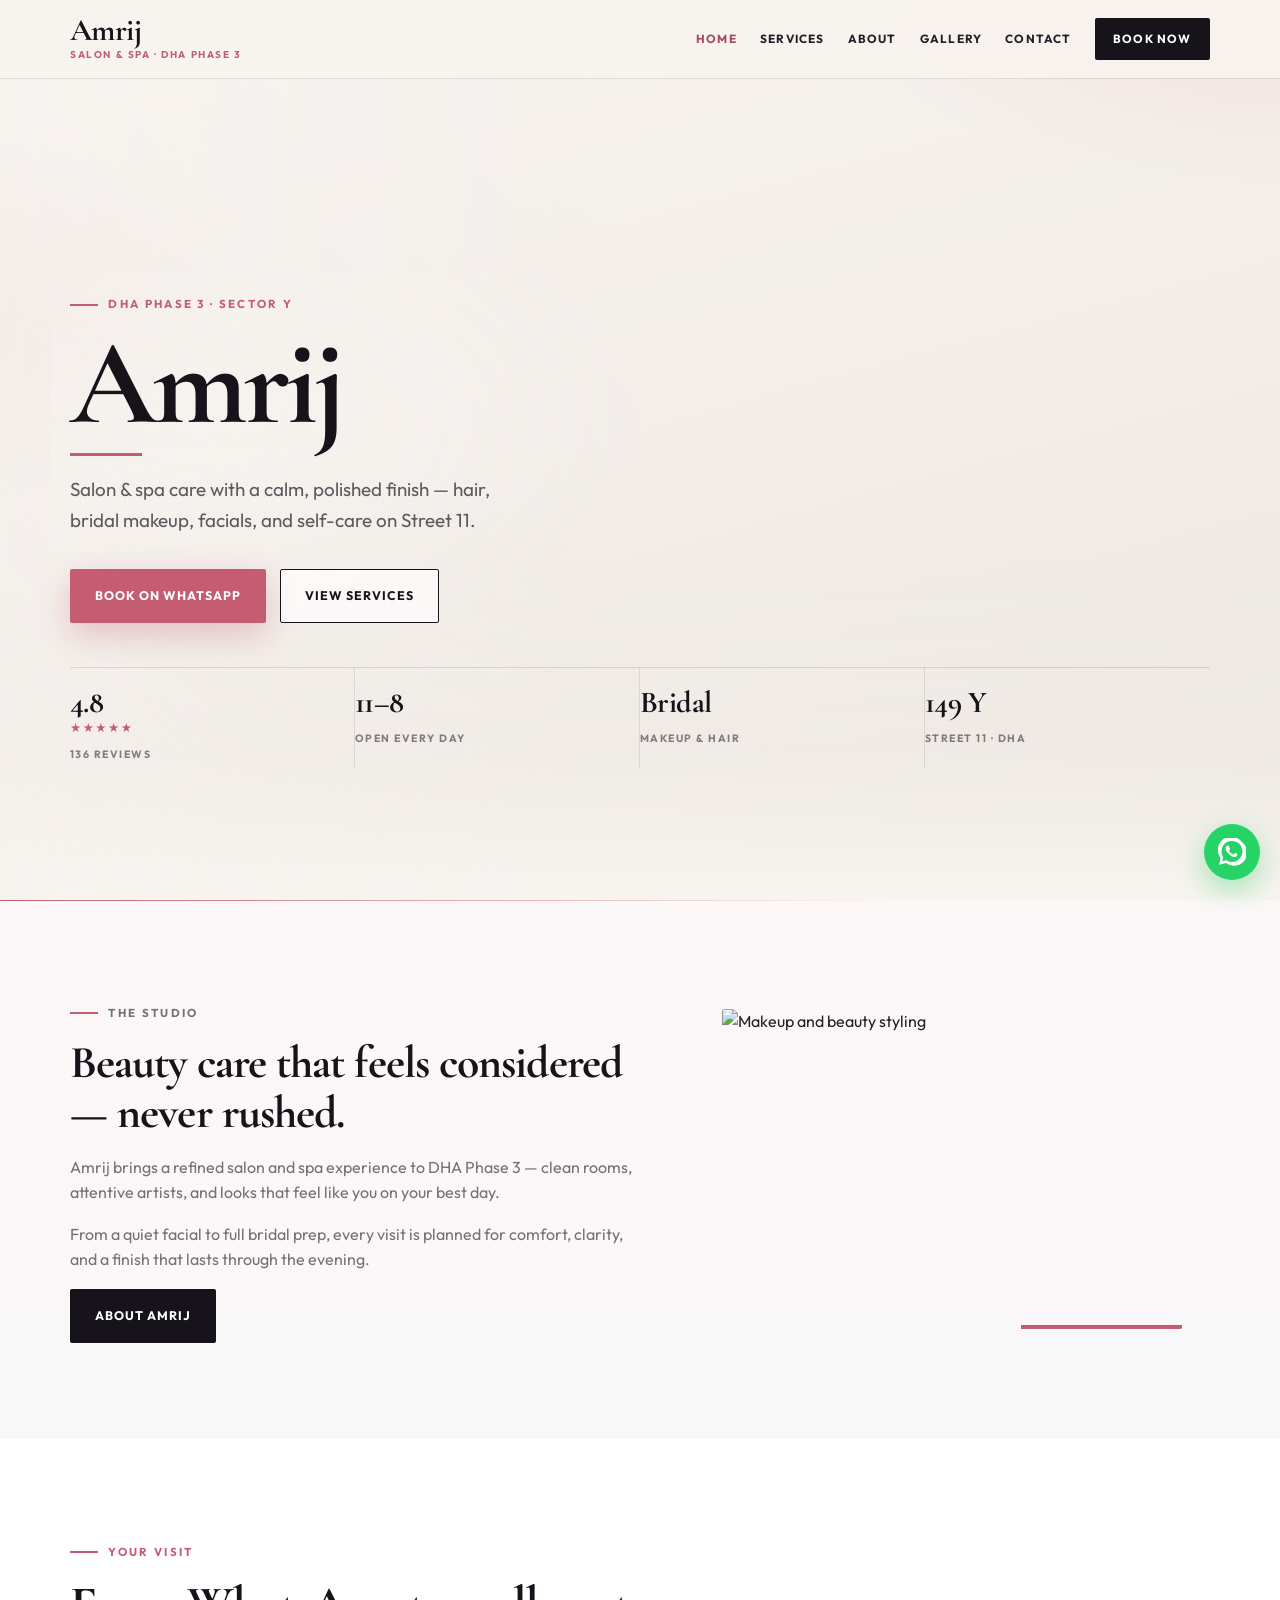
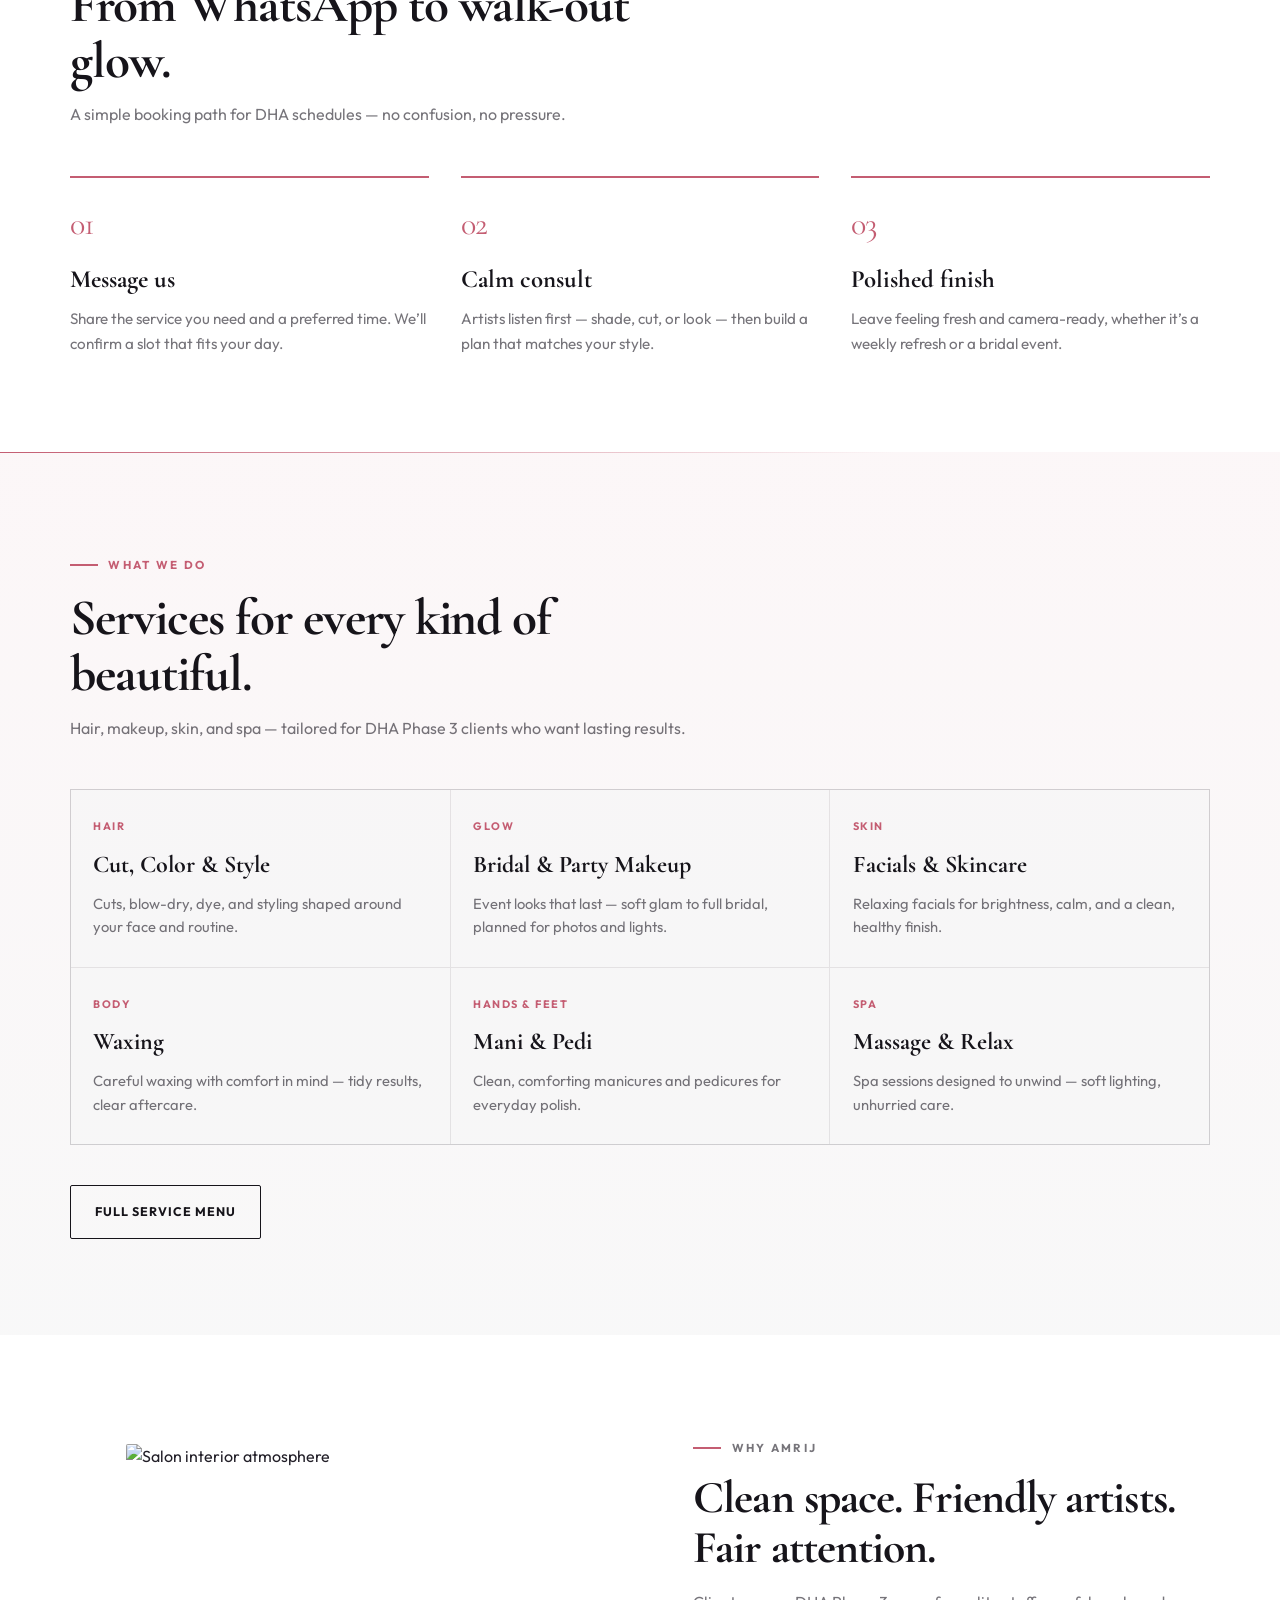
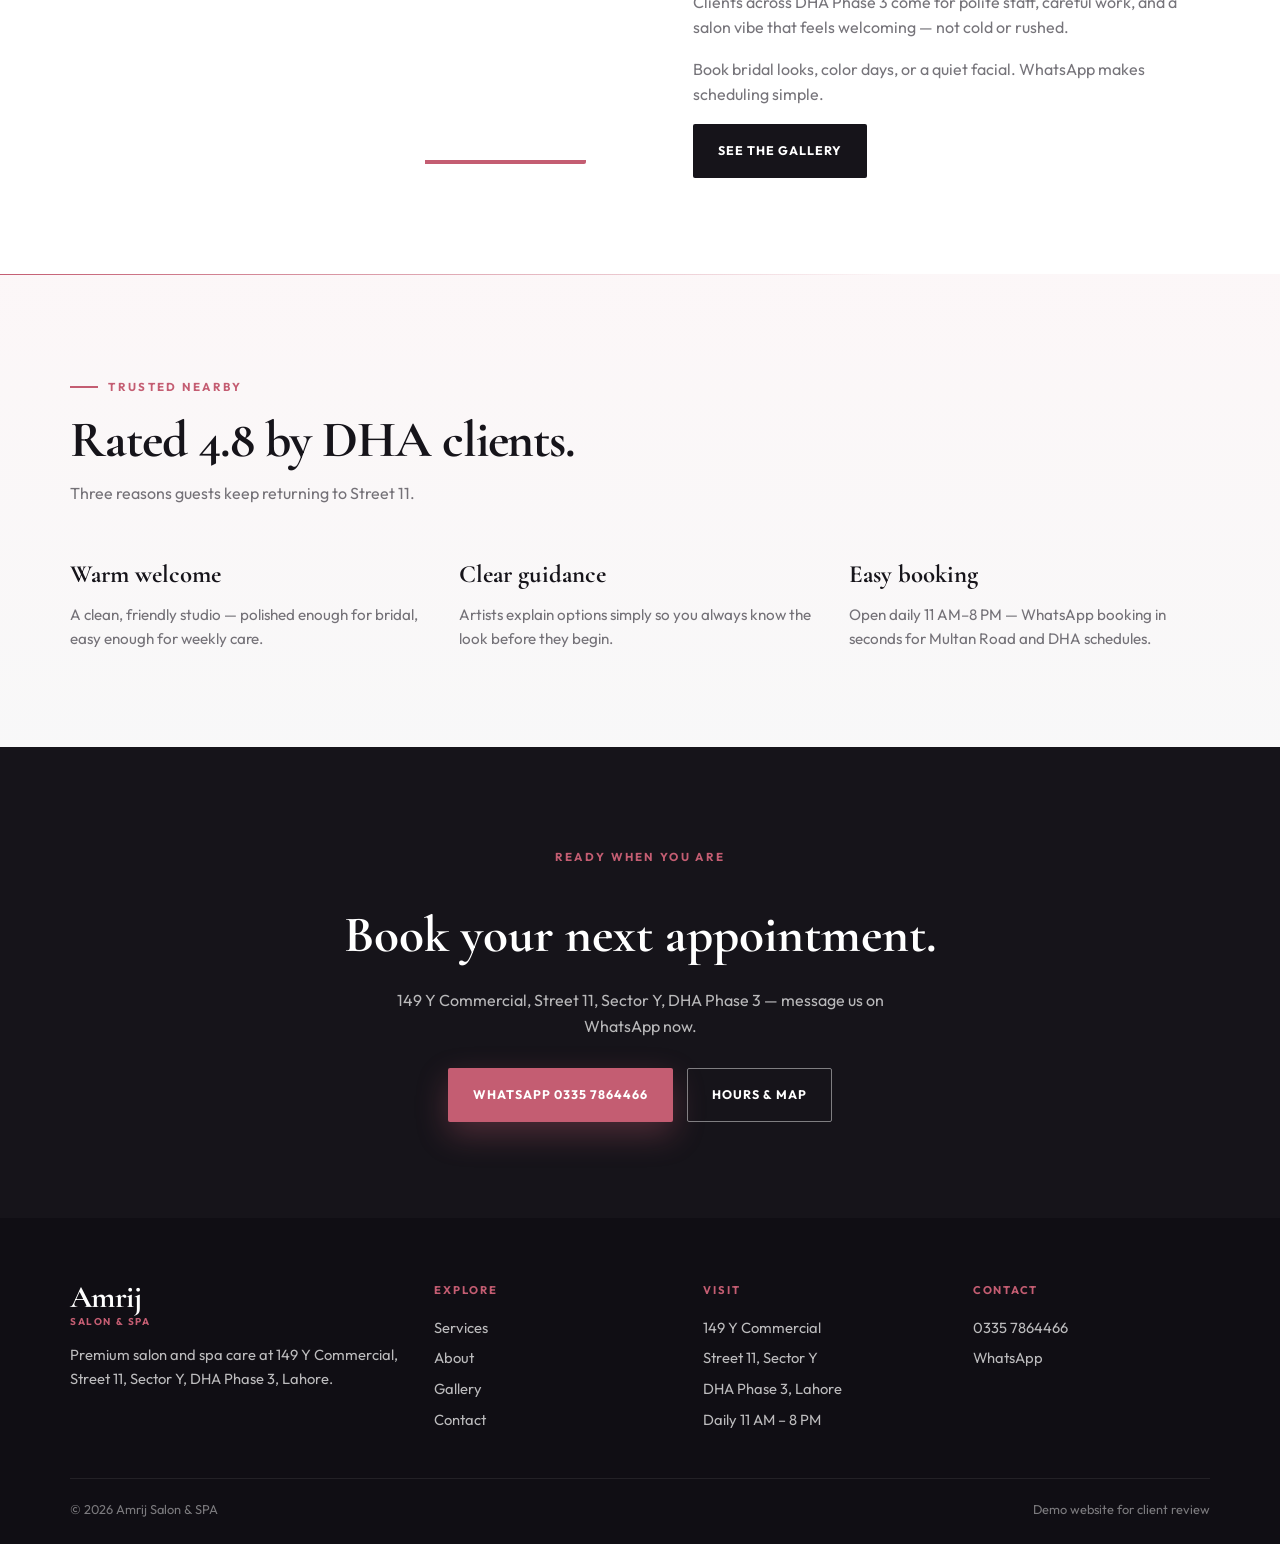
==== commit d404059e: "Clarify Amrij home banner by reducing the pearl wash. Brighten the salon photo and keep only a light" ====
--- a/index.html
+++ b/index.html
@@ -69,7 +69,7 @@
   <main>
     <section class="hero">
       <div class="hero-media" aria-hidden="true">
-        <img src="https://images.unsplash.com/photo-1560066984-138dadb4c035?auto=format&fit=crop&w=2400&q=90" alt="" width="2400" height="1600" />
+        <img src="https://images.unsplash.com/photo-1633681926022-db1b6a96fa66?auto=format&fit=crop&w=2400&q=90" alt="" width="2400" height="1600" />
       </div>
       <div class="hero-atmosphere" aria-hidden="true"></div>
       <div class="hero-shell">
--- a/css/styles.css
+++ b/css/styles.css
@@ -233,9 +233,9 @@
   width: 100%;
   height: 100%;
   object-fit: cover;
-  object-position: 60% 30%;
-  transform: scale(1.03);
-  filter: brightness(1.05) contrast(1.06) saturate(1.05);
+  object-position: 68% 28%;
+  transform: scale(1.02);
+  filter: brightness(1.1) contrast(1.12) saturate(1.1);
   animation: heroZoom 24s var(--ease) both;
 }
 
@@ -245,12 +245,11 @@
   z-index: 1;
   pointer-events: none;
   background:
-    linear-gradient(180deg, transparent 55%, rgba(247, 243, 239, 0.35) 78%, var(--pearl) 100%),
+    linear-gradient(180deg, transparent 62%, rgba(247, 243, 239, 0.22) 84%, var(--pearl) 100%),
     linear-gradient(95deg,
-      rgba(247, 243, 239, 0.78) 0%,
-      rgba(247, 243, 239, 0.4) 28%,
-      rgba(247, 243, 239, 0.1) 48%,
-      transparent 65%);
+      rgba(247, 243, 239, 0.38) 0%,
+      rgba(247, 243, 239, 0.14) 22%,
+      transparent 46%);
 }
 
 .hero-shell {
@@ -273,8 +272,8 @@
   content: '';
   position: absolute;
   z-index: -1;
-  inset: -1.25rem -1.75rem -1.5rem -1.5rem;
-  background: radial-gradient(ellipse at 30% 40%, rgba(247, 243, 239, 0.85) 0%, rgba(247, 243, 239, 0.3) 55%, transparent 75%);
+  inset: -1rem -1.5rem -1.25rem -1.25rem;
+  background: radial-gradient(ellipse at 30% 40%, rgba(247, 243, 239, 0.72) 0%, rgba(247, 243, 239, 0.22) 50%, transparent 72%);
   pointer-events: none;
 }
 
@@ -406,10 +405,10 @@
   .hero-media img { object-position: 72% 28%; }
   .hero-atmosphere {
     background:
-      linear-gradient(180deg, transparent 40%, rgba(247, 243, 239, 0.45) 70%, var(--pearl) 100%),
+      linear-gradient(180deg, transparent 48%, rgba(247, 243, 239, 0.28) 78%, var(--pearl) 100%),
       linear-gradient(90deg,
-        rgba(247, 243, 239, 0.55) 0%,
-        rgba(247, 243, 239, 0.18) 50%,
+        rgba(247, 243, 239, 0.32) 0%,
+        rgba(247, 243, 239, 0.1) 48%,
         transparent 78%);
   }
 }
